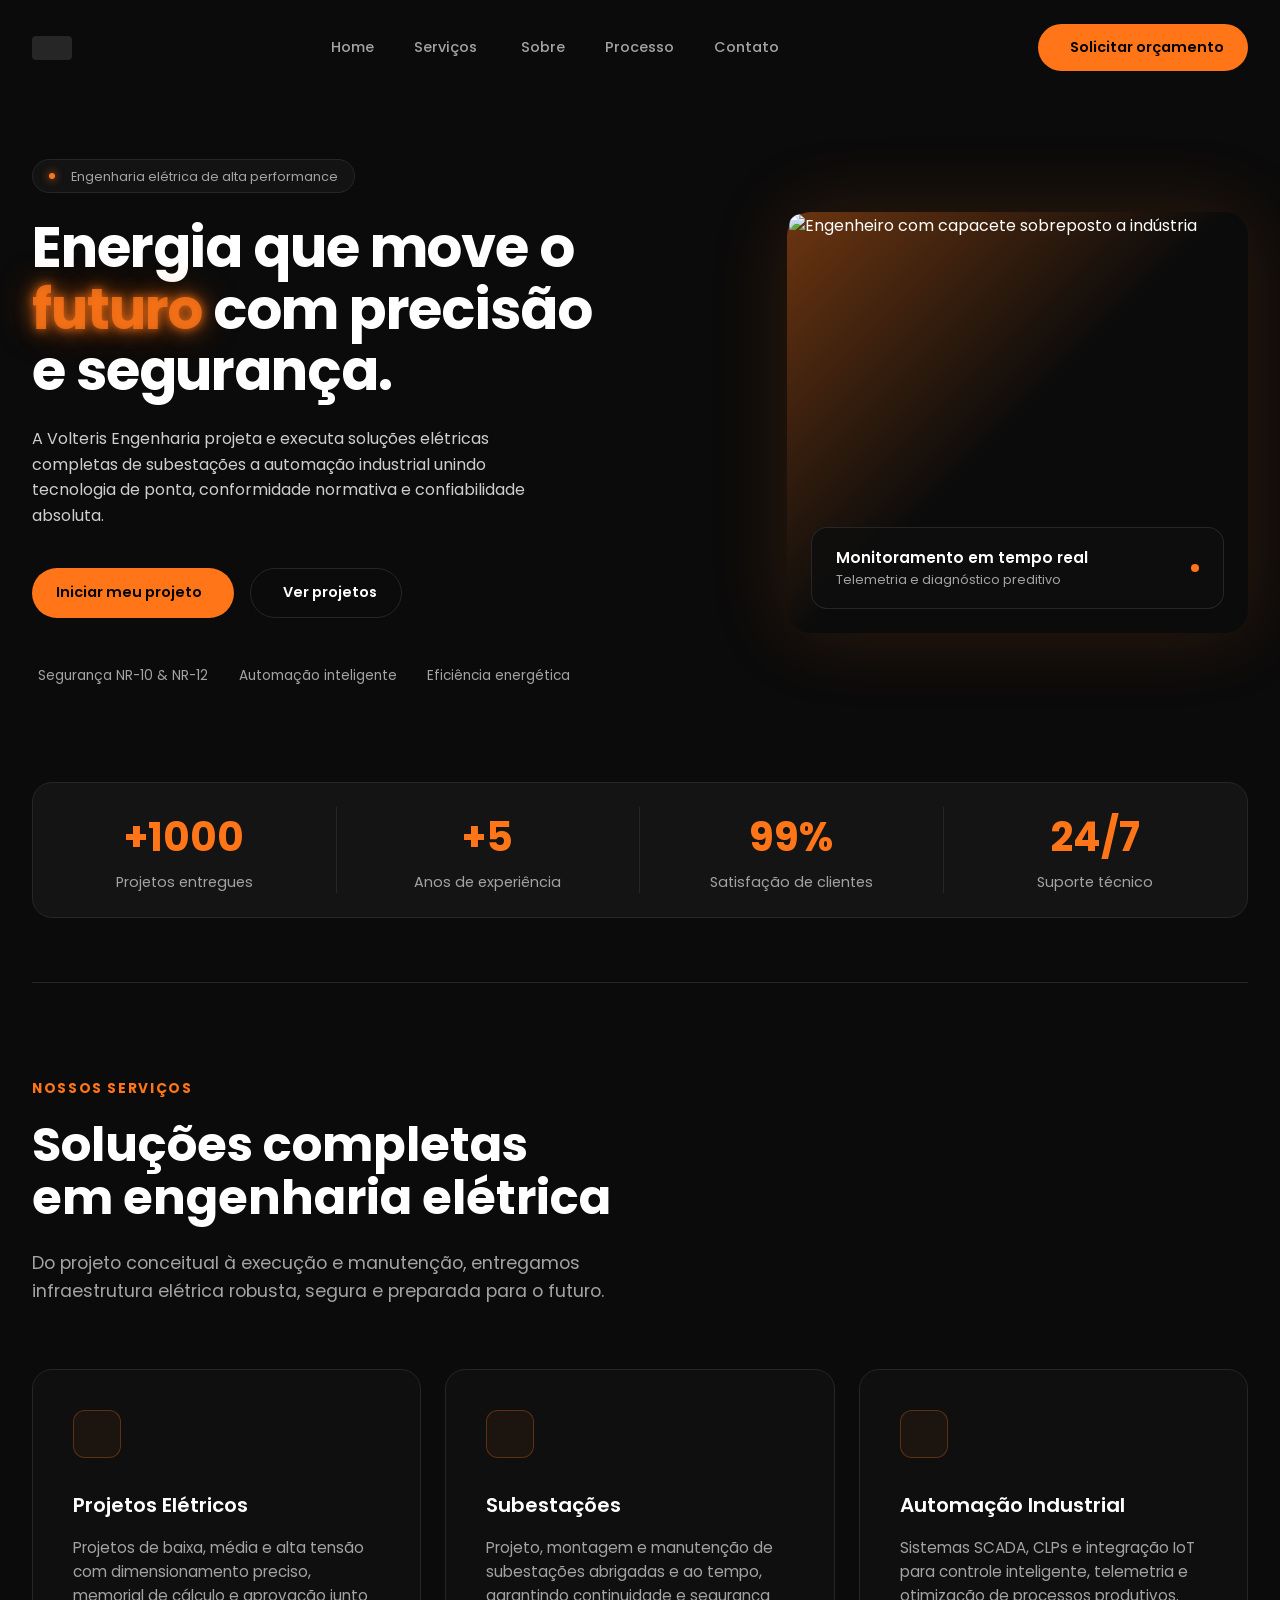
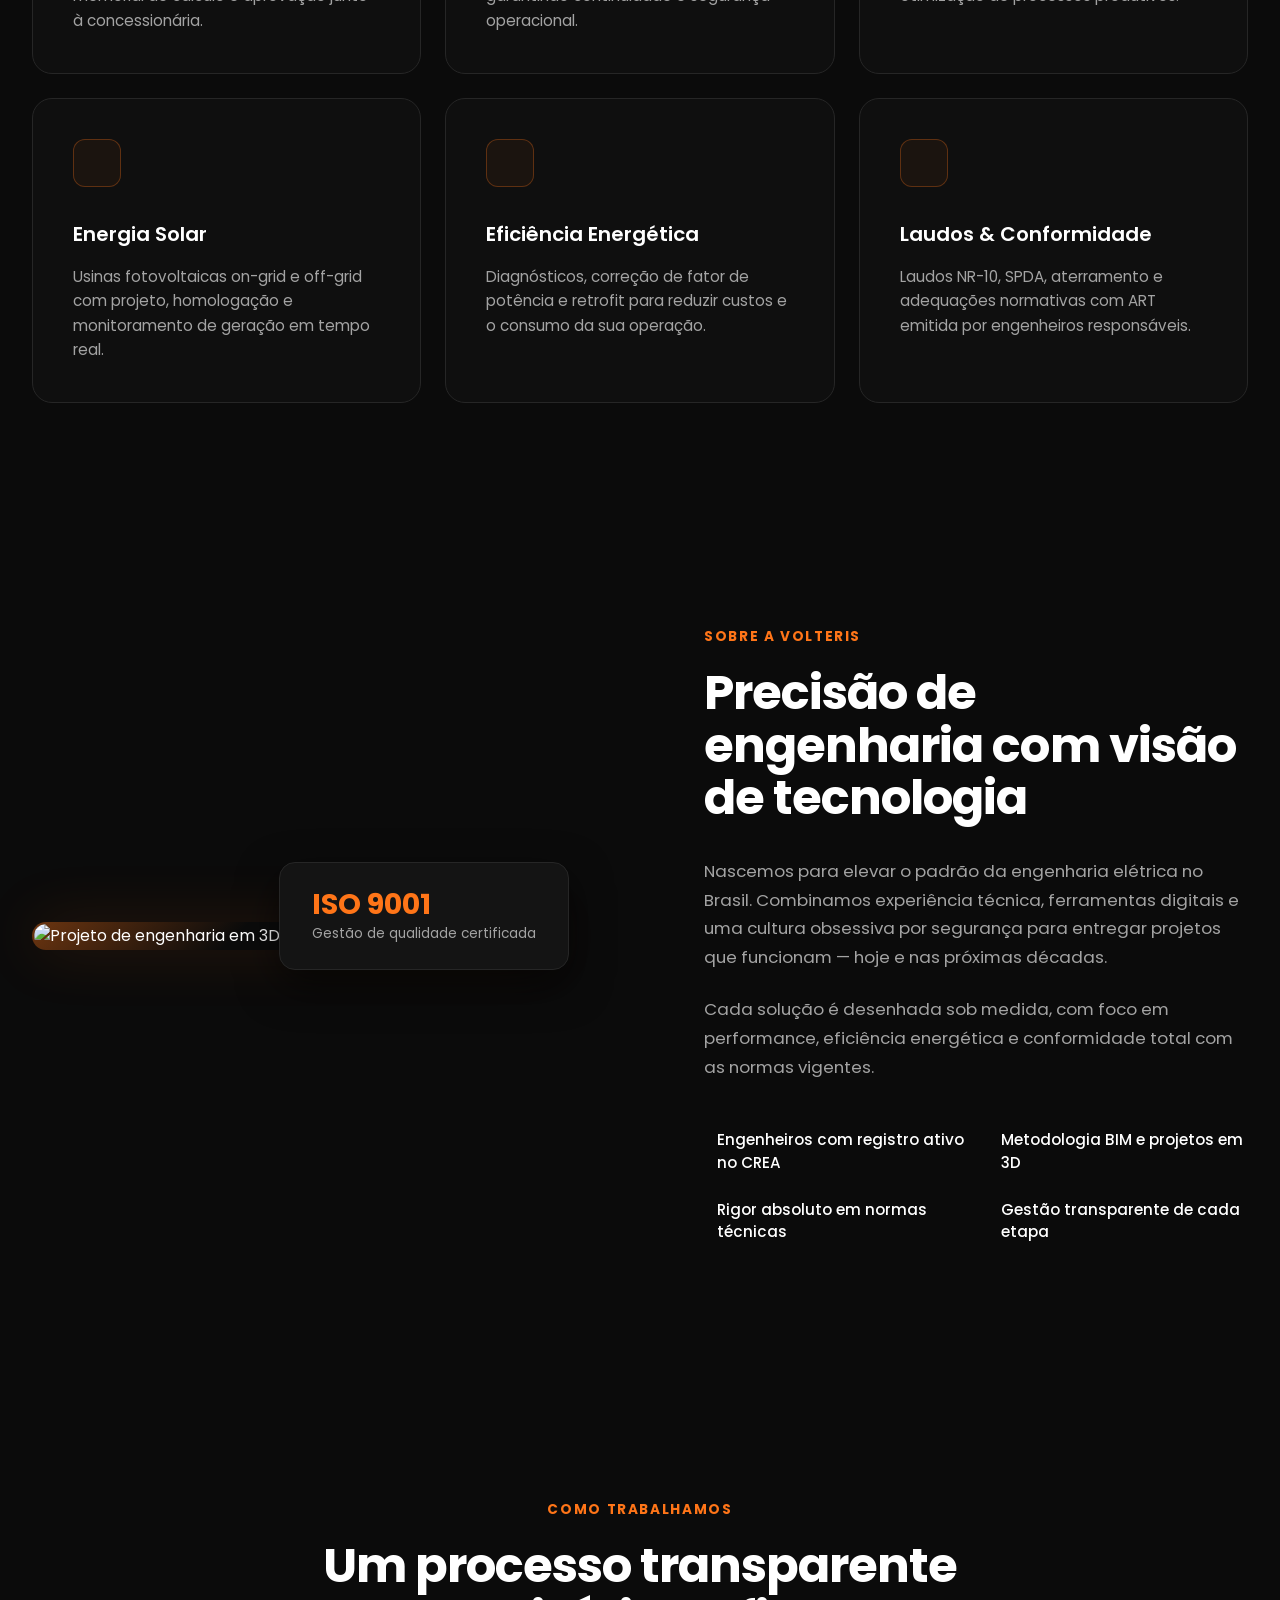
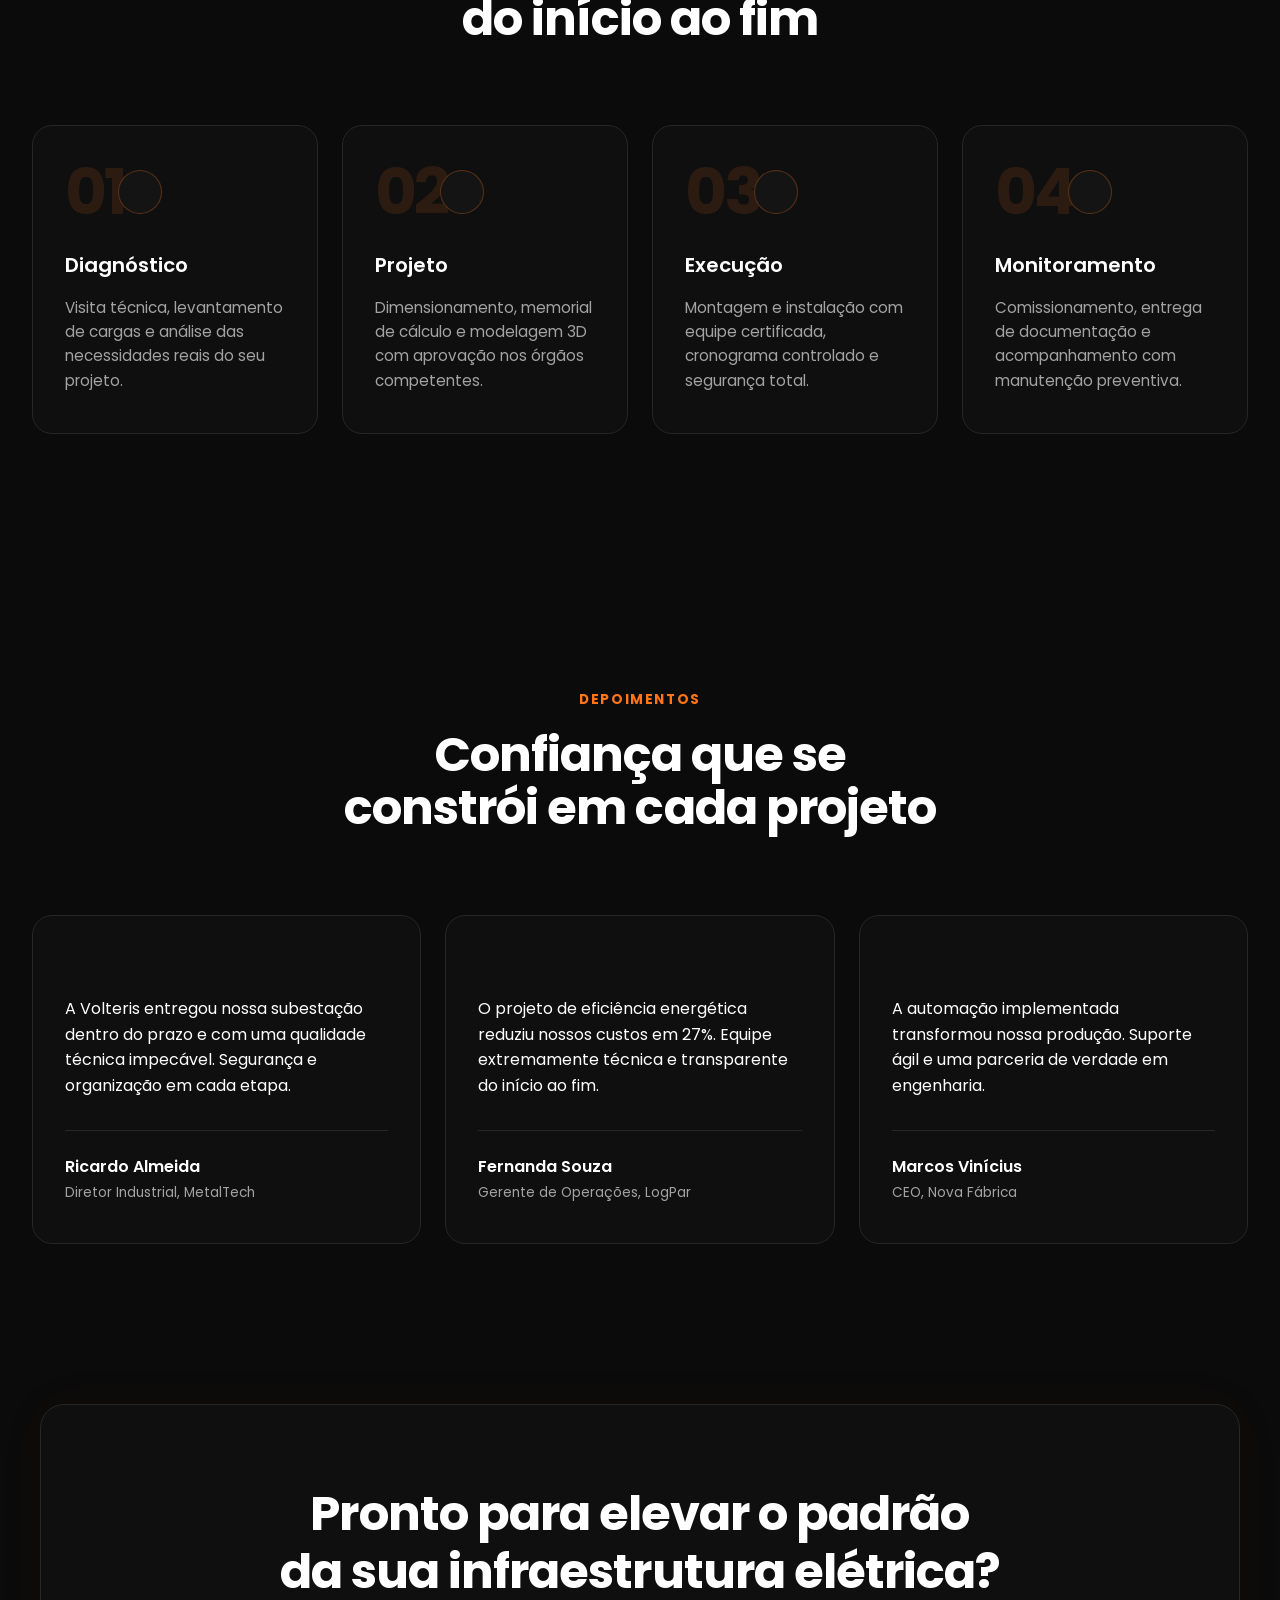
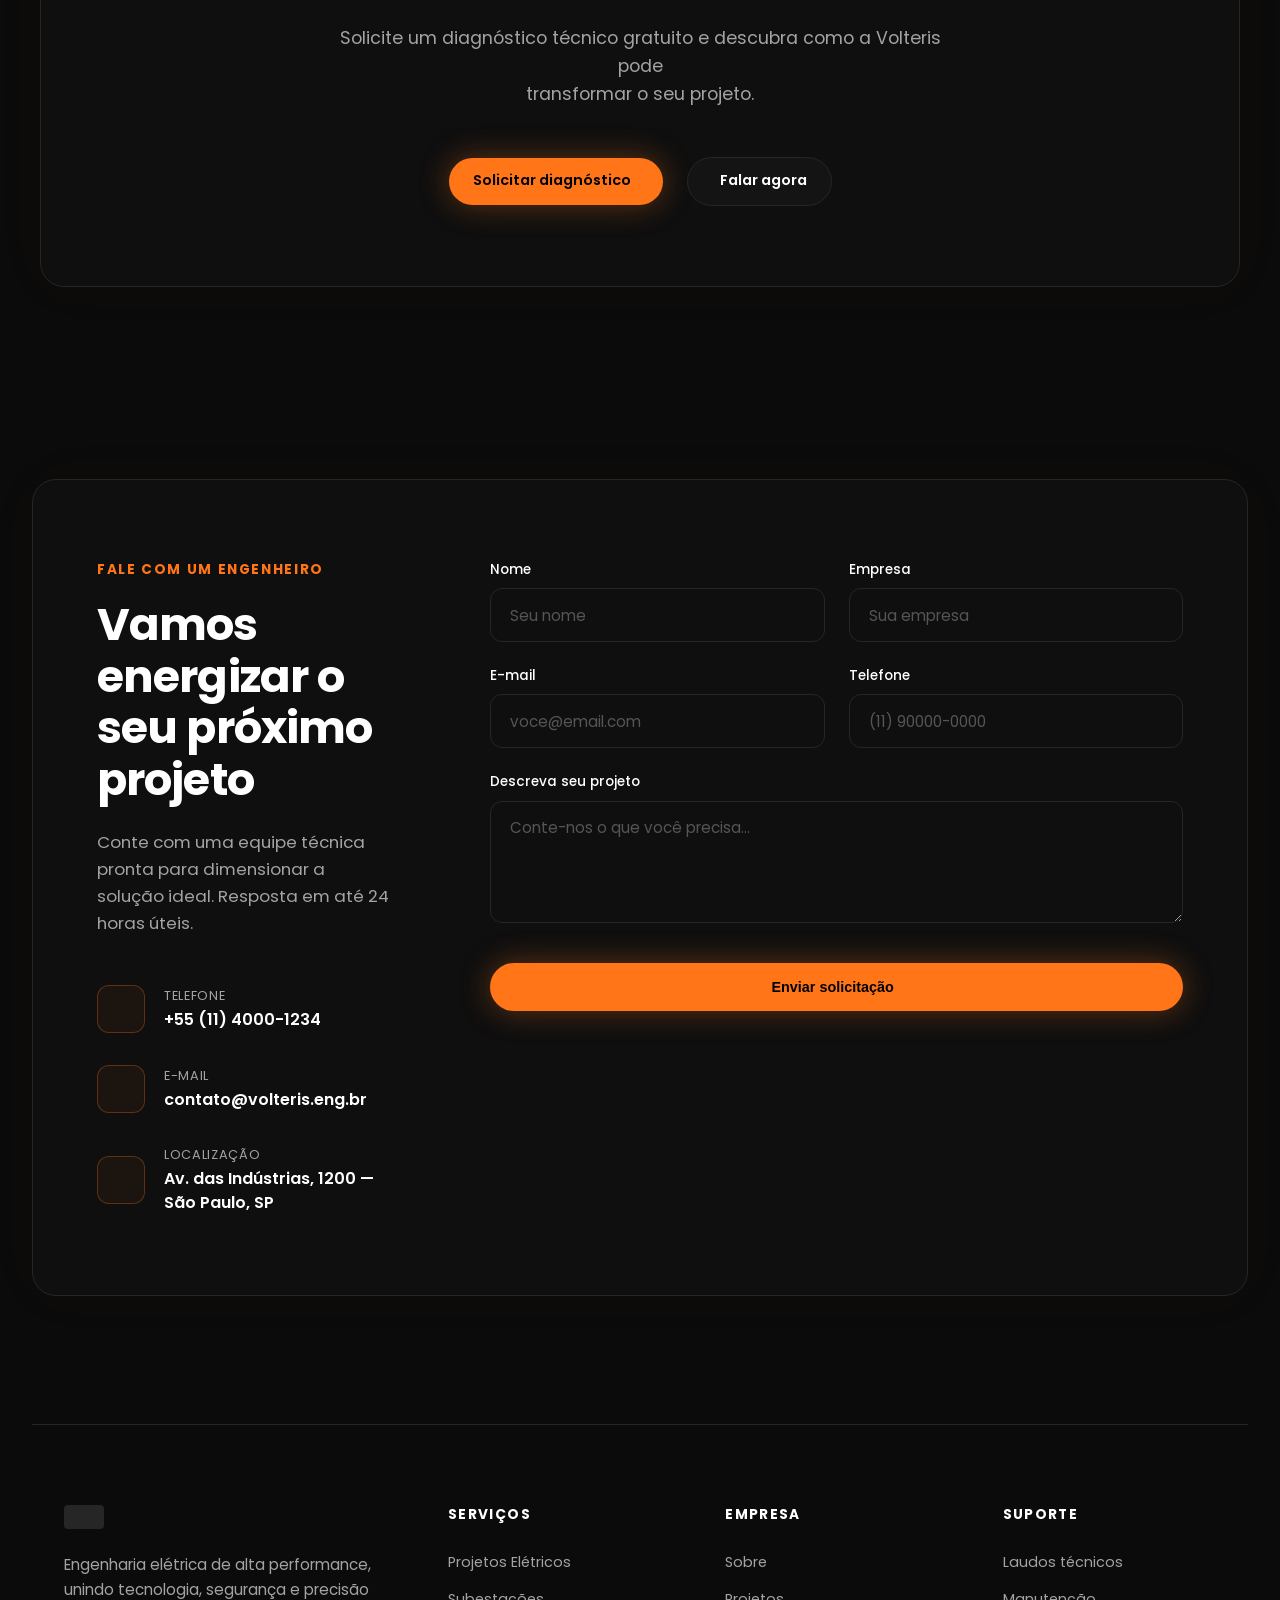
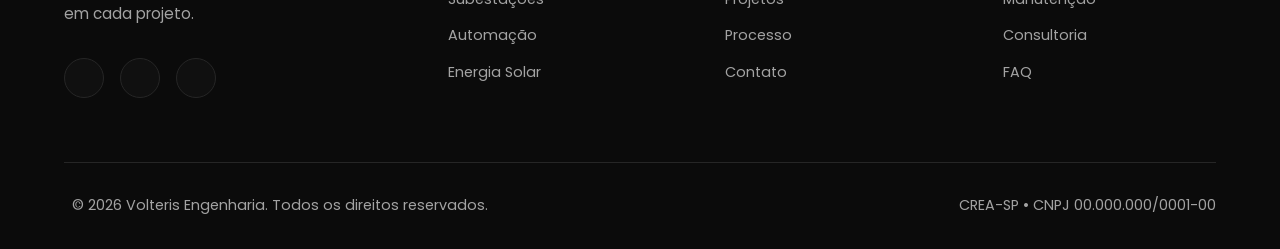
==== index.html @ 534fa188 "primeiro commit" ====
<!DOCTYPE html>
<html lang="pt-br">

<head>
    <meta charset="UTF-8">
    <meta name="viewport" content="width=device-width, initial-scale=1.0">
    <title>Volteris Engenharia</title>

    <link rel="stylesheet" href="./css/reset.css">
    <link rel="stylesheet" href="./css/style.css">
    <link rel="stylesheet" href="./css/responsive.css">
    <link rel="preconnect" href="https://fonts.googleapis.com">
    <link rel="preconnect" href="https://fonts.gstatic.com" crossorigin>
    <link
        href="https://fonts.googleapis.com/css2?family=Poppins:ital,wght@0,100;0,200;0,300;0,400;0,500;0,600;0,700;0,800;0,900;1,100;1,200;1,300;1,400;1,500;1,600;1,700;1,800;1,900&display=swap"
        rel="stylesheet">
    <script src="https://unpkg.com/@phosphor-icons/web"></script>
</head>

<body>
    <header class="navbar">
        <div class="container nav-container">
            <div class="logo">
                <div class="logo-icon"></div> <!-- Placeholder para a logo -->
            </div>

            <nav class="nav-links">
                <a href="#" class="nav-link">Home</a>
                <div class="dropdown">
                    <a href="#" class="nav-link dropdown-toggle">
                        Serviços <i class="ph ph-caret-down"></i>
                    </a>
                    <ul class="dropdown-menu">
                        <li><a href="#">Subestações</a></li>
                        <li><a href="#">Automação Industrial</a></li>
                        <li><a href="#">Laudos Técnicos</a></li>
                    </ul>
                </div>
                <a href="#" class="nav-link">Sobre</a>
                <a href="#" class="nav-link">Processo</a>
                <a href="#" class="nav-link">Contato</a>
            </nav>

            <a href="#" class="btn btn-primary cta-btn">
                <i class="ph ph-lightning"></i> Solicitar orçamento
            </a>
        </div>
    </header>

    <main class="container">
        <section class="hero">
            <div class="hero-content fade-in">
                <div class="badge">
                    <span class="dot"></span> Engenharia elétrica de alta performance
                </div>

                <h1>Energia que move o <span class="highlight">futuro</span> com precisão e segurança.</h1>

                <p class="subtitle">
                    A Volteris Engenharia projeta e executa soluções elétricas completas de subestações a automação
                    industrial unindo tecnologia de ponta, conformidade normativa e confiabilidade absoluta.
                </p>

                <div class="cta-group">
                    <a href="#" class="btn btn-primary">
                        Iniciar meu projeto <i class="ph ph-arrow-right"></i>
                    </a>
                    <a href="#" class="btn btn-secondary">
                        <i class="ph ph-play-circle"></i> Ver projetos
                    </a>
                </div>

                <div class="features-list">
                    <div class="feature-item">
                        <i class="ph ph-shield-check"></i> Segurança NR-10 & NR-12
                    </div>
                    <div class="feature-item">
                        <i class="ph ph-cpu"></i> Automação inteligente
                    </div>
                    <div class="feature-item">
                        <i class="ph ph-chart-line-up"></i> Eficiência energética
                    </div>
                </div>
            </div>

            <div class="hero-image-wrapper fade-in">
                <img src="" alt="Engenheiro com capacete sobreposto a indústria" class="hero-image">

                <div class="image-overlay-card">
                    <div class="overlay-text">
                        <strong>Monitoramento em tempo real</strong>
                        <span>Telemetria e diagnóstico preditivo</span>
                    </div>
                    <span class="dot-orange"></span>
                </div>
            </div>
        </section>

        <section class="stats fade-in">
            <div class="stat-item">
                <h2>+1000</h2>
                <p>Projetos entregues</p>
            </div>
            <div class="stat-item">
                <h2>+5</h2>
                <p>Anos de experiência</p>
            </div>
            <div class="stat-item">
                <h2>99%</h2>
                <p>Satisfação de clientes</p>
            </div>
            <div class="stat-item">
                <h2>24/7</h2>
                <p>Suporte técnico</p>
            </div>
        </section>

        <!-- Seção de Serviços -->
        <section class="services-section fade-in">
            <div class="services-header">
                <span class="kicker">Nossos Serviços</span>
                <h2>Soluções completas <br>em engenharia elétrica</h2>
                <p>Do projeto conceitual à execução e manutenção, entregamos infraestrutura elétrica robusta, segura e
                    preparada para o futuro.</p>
            </div>

            <div class="services-grid">
                <!-- Card 1 -->
                <a href="#" class="service-card">
                    <div class="service-card-top">
                        <div class="service-icon">
                            <i class="ph ph-lightning"></i>
                        </div>
                        <i class="ph ph-arrow-up-right service-arrow"></i>
                    </div>
                    <div class="service-content">
                        <h3>Projetos Elétricos</h3>
                        <p>Projetos de baixa, média e alta tensão com dimensionamento preciso, memorial de cálculo e
                            aprovação junto à concessionária.</p>
                    </div>
                </a>

                <!-- Card 2 -->
                <a href="#" class="service-card">
                    <div class="service-card-top">
                        <div class="service-icon">
                            <i class="ph ph-factory"></i>
                        </div>
                        <i class="ph ph-arrow-up-right service-arrow"></i>
                    </div>
                    <div class="service-content">
                        <h3>Subestações</h3>
                        <p>Projeto, montagem e manutenção de subestações abrigadas e ao tempo, garantindo continuidade e
                            segurança operacional.</p>
                    </div>
                </a>

                <!-- Card 3 -->
                <a href="#" class="service-card">
                    <div class="service-card-top">
                        <div class="service-icon">
                            <i class="ph ph-cpu"></i>
                        </div>
                        <i class="ph ph-arrow-up-right service-arrow"></i>
                    </div>
                    <div class="service-content">
                        <h3>Automação Industrial</h3>
                        <p>Sistemas SCADA, CLPs e integração IoT para controle inteligente, telemetria e otimização de
                            processos produtivos.</p>
                    </div>
                </a>

                <!-- Card 4 -->
                <a href="#" class="service-card">
                    <div class="service-card-top">
                        <div class="service-icon">
                            <i class="ph ph-sun"></i>
                        </div>
                        <i class="ph ph-arrow-up-right service-arrow"></i>
                    </div>
                    <div class="service-content">
                        <h3>Energia Solar</h3>
                        <p>Usinas fotovoltaicas on-grid e off-grid com projeto, homologação e monitoramento de geração
                            em tempo real.</p>
                    </div>
                </a>

                <!-- Card 5 -->
                <a href="#" class="service-card">
                    <div class="service-card-top">
                        <div class="service-icon">
                            <i class="ph ph-battery-charging"></i>
                        </div>
                        <i class="ph ph-arrow-up-right service-arrow"></i>
                    </div>
                    <div class="service-content">
                        <h3>Eficiência Energética</h3>
                        <p>Diagnósticos, correção de fator de potência e retrofit para reduzir custos e o consumo da sua
                            operação.</p>
                    </div>
                </a>

                <!-- Card 6 -->
                <a href="#" class="service-card">
                    <div class="service-card-top">
                        <div class="service-icon">
                            <i class="ph ph-shield-check"></i>
                        </div>
                        <i class="ph ph-arrow-up-right service-arrow"></i>
                    </div>
                    <div class="service-content">
                        <h3>Laudos & Conformidade</h3>
                        <p>Laudos NR-10, SPDA, aterramento e adequações normativas com ART emitida por engenheiros
                            responsáveis.</p>
                    </div>
                </a>
            </div>
        </section>

        <!-- Seção Sobre a Empresa -->
        <section class="about-section fade-in">
            <div class="about-grid">
                <!-- Coluna da Imagem -->
                <div class="about-image-wrapper">
                    <!-- Imagem placeholder, substitua pela arte 3D oficial -->
                    <img src="https://images.unsplash.com/photo-1581092580497-e0d23cbdf1dc?ixlib=rb-4.0.3&auto=format&fit=crop&w=800&q=80"
                        alt="Projeto de engenharia em 3D" class="about-image">

                    <!-- Card Flutuante de Certificação -->
                    <div class="certification-card">
                        <strong>ISO 9001</strong>
                        <span>Gestão de qualidade certificada</span>
                    </div>
                </div>

                <!-- Coluna de Texto -->
                <div class="about-content">
                    <span class="kicker">Sobre a Volteris</span>
                    <h2>Precisão de engenharia com visão de tecnologia</h2>

                    <p>Nascemos para elevar o padrão da engenharia elétrica no Brasil. Combinamos experiência técnica,
                        ferramentas digitais e uma cultura obsessiva por segurança para entregar projetos que funcionam
                        — hoje e nas próximas décadas.</p>

                    <p>Cada solução é desenhada sob medida, com foco em performance, eficiência energética e
                        conformidade total com as normas vigentes.</p>

                    <!-- Lista de Diferenciais -->
                    <div class="about-features">
                        <div class="about-feature-item">
                            <i class="ph ph-check-circle"></i>
                            <span>Engenheiros com registro ativo no CREA</span>
                        </div>
                        <div class="about-feature-item">
                            <i class="ph ph-check-circle"></i>
                            <span>Metodologia BIM e projetos em 3D</span>
                        </div>
                        <div class="about-feature-item">
                            <i class="ph ph-check-circle"></i>
                            <span>Rigor absoluto em normas técnicas</span>
                        </div>
                        <div class="about-feature-item">
                            <i class="ph ph-check-circle"></i>
                            <span>Gestão transparente de cada etapa</span>
                        </div>
                    </div>
                </div>
            </div>
        </section>

        <!-- Seção Como Trabalhamos -->
        <section class="process-section fade-in">
            <div class="process-header">
                <span class="kicker">Como trabalhamos</span>
                <h2>Um processo transparente<br>do início ao fim</h2>
            </div>

            <div class="process-grid">
                <!-- Passo 1 -->
                <div class="process-card">
                    <div class="process-card-top">
                        <span class="process-number">01</span>
                        <div class="process-icon">
                            <i class="ph ph-magnifying-glass"></i>
                        </div>
                    </div>
                    <h3>Diagnóstico</h3>
                    <p>Visita técnica, levantamento de cargas e análise das necessidades reais do seu projeto.</p>
                </div>

                <!-- Passo 2 -->
                <div class="process-card">
                    <div class="process-card-top">
                        <span class="process-number">02</span>
                        <div class="process-icon">
                            <i class="ph ph-pen-nib"></i>
                        </div>
                    </div>
                    <h3>Projeto</h3>
                    <p>Dimensionamento, memorial de cálculo e modelagem 3D com aprovação nos órgãos competentes.</p>
                </div>

                <!-- Passo 3 -->
                <div class="process-card">
                    <div class="process-card-top">
                        <span class="process-number">03</span>
                        <div class="process-icon">
                            <i class="ph ph-hard-hat"></i>
                        </div>
                    </div>
                    <h3>Execução</h3>
                    <p>Montagem e instalação com equipe certificada, cronograma controlado e segurança total.</p>
                </div>

                <!-- Passo 4 -->
                <div class="process-card">
                    <div class="process-card-top">
                        <span class="process-number">04</span>
                        <div class="process-icon">
                            <i class="ph ph-chart-line-up"></i>
                        </div>
                    </div>
                    <h3>Monitoramento</h3>
                    <p>Comissionamento, entrega de documentação e acompanhamento com manutenção preventiva.</p>
                </div>
            </div>
        </section>

        <!-- Seção de Depoimentos -->
        <section class="testimonials-section fade-in">
            <div class="testimonials-header">
                <span class="kicker">Depoimentos</span>
                <h2>Confiança que se<br>constrói em cada projeto</h2>
            </div>

            <div class="testimonials-grid">
                <!-- Depoimento 1 -->
                <div class="testimonial-card">
                    <div class="testimonial-quote">
                        <i class="ph ph-quotes"></i>
                    </div>
                    <div class="testimonial-stars">
                        <i class="ph-fill ph-star"></i>
                        <i class="ph-fill ph-star"></i>
                        <i class="ph-fill ph-star"></i>
                        <i class="ph-fill ph-star"></i>
                        <i class="ph-fill ph-star"></i>
                    </div>
                    <p class="testimonial-text">
                        A Volteris entregou nossa subestação dentro do prazo e com uma qualidade técnica impecável.
                        Segurança e organização em cada etapa.
                    </p>
                    <hr class="testimonial-divider">
                    <div class="testimonial-author">
                        <strong>Ricardo Almeida</strong>
                        <span>Diretor Industrial, MetalTech</span>
                    </div>
                </div>

                <!-- Depoimento 2 -->
                <div class="testimonial-card">
                    <div class="testimonial-quote">
                        <i class="ph ph-quotes"></i>
                    </div>
                    <div class="testimonial-stars">
                        <i class="ph-fill ph-star"></i>
                        <i class="ph-fill ph-star"></i>
                        <i class="ph-fill ph-star"></i>
                        <i class="ph-fill ph-star"></i>
                        <i class="ph-fill ph-star"></i>
                    </div>
                    <p class="testimonial-text">
                        O projeto de eficiência energética reduziu nossos custos em 27%. Equipe extremamente técnica e
                        transparente do início ao fim.
                    </p>
                    <hr class="testimonial-divider">
                    <div class="testimonial-author">
                        <strong>Fernanda Souza</strong>
                        <span>Gerente de Operações, LogPar</span>
                    </div>
                </div>

                <!-- Depoimento 3 -->
                <div class="testimonial-card">
                    <div class="testimonial-quote">
                        <i class="ph ph-quotes"></i>
                    </div>
                    <div class="testimonial-stars">
                        <i class="ph-fill ph-star"></i>
                        <i class="ph-fill ph-star"></i>
                        <i class="ph-fill ph-star"></i>
                        <i class="ph-fill ph-star"></i>
                        <i class="ph-fill ph-star"></i>
                    </div>
                    <p class="testimonial-text">
                        A automação implementada transformou nossa produção. Suporte ágil e uma parceria de verdade em
                        engenharia.
                    </p>
                    <hr class="testimonial-divider">
                    <div class="testimonial-author">
                        <strong>Marcos Vinícius</strong>
                        <span>CEO, Nova Fábrica</span>
                    </div>
                </div>
            </div>
        </section>

        <!-- Seção CTA (Call to Action) Final -->
        <section class="cta-section fade-in">
            <div class="cta-card">
                <h2>Pronto para elevar o padrão<br>da sua infraestrutura elétrica?</h2>
                <p>Solicite um diagnóstico técnico gratuito e descubra como a Volteris pode<br>transformar o seu projeto.</p>
                
                <div class="cta-buttons">
                    <a href="#" class="btn btn-primary glow-btn">
                        Solicitar diagnóstico <i class="ph ph-arrow-right"></i>
                    </a>
                    <a href="#" class="btn btn-secondary phone-btn">
                        <i class="ph ph-phone-call"></i> Falar agora
                    </a>
                </div>
            </div>
        </section>

        <!-- Seção de Contato / Formulário -->
        <section class="contact-section fade-in" id="contato">
            <div class="contact-card-wrapper">
                <div class="contact-grid">
                    
                    <!-- Coluna da Esquerda: Informações -->
                    <div class="contact-info">
                        <span class="kicker">Fale com um engenheiro</span>
                        <h2>Vamos energizar o<br>seu próximo projeto</h2>
                        <p>Conte com uma equipe técnica pronta para dimensionar a solução ideal. Resposta em até 24 horas úteis.</p>

                        <div class="contact-channels">
                            <div class="channel-item">
                                <div class="channel-icon">
                                    <i class="ph ph-phone"></i>
                                </div>
                                <div class="channel-text">
                                    <span>Telefone</span>
                                    <strong>+55 (11) 4000-1234</strong>
                                </div>
                            </div>

                            <div class="channel-item">
                                <div class="channel-icon">
                                    <i class="ph ph-envelope-simple"></i>
                                </div>
                                <div class="channel-text">
                                    <span>E-mail</span>
                                    <strong>contato@volteris.eng.br</strong>
                                </div>
                            </div>

                            <div class="channel-item">
                                <div class="channel-icon">
                                    <i class="ph ph-map-pin"></i>
                                </div>
                                <div class="channel-text">
                                    <span>Localização</span>
                                    <strong>Av. das Indústrias, 1200 — São Paulo, SP</strong>
                                </div>
                            </div>
                        </div>
                    </div>

                    <!-- Coluna da Direita: Formulário -->
                    <div class="contact-form-wrapper">
                        <form class="contact-form" id="contactForm">
                            <div class="form-row">
                                <div class="form-group">
                                    <label for="nome">Nome</label>
                                    <input type="text" id="nome" placeholder="Seu nome" required>
                                </div>
                                <div class="form-group">
                                    <label for="empresa">Empresa</label>
                                    <input type="text" id="empresa" placeholder="Sua empresa">
                                </div>
                            </div>

                            <div class="form-row">
                                <div class="form-group">
                                    <label for="email">E-mail</label>
                                    <input type="email" id="email" placeholder="voce@email.com" required>
                                </div>
                                <div class="form-group">
                                    <label for="telefone">Telefone</label>
                                    <input type="tel" id="telefone" placeholder="(11) 90000-0000" required>
                                </div>
                            </div>

                            <div class="form-group full-width">
                                <label for="mensagem">Descreva seu projeto</label>
                                <textarea id="mensagem" rows="4" placeholder="Conte-nos o que você precisa..." required></textarea>
                            </div>

                            <button type="submit" class="btn btn-primary glow-btn submit-btn">
                                Enviar solicitação <i class="ph ph-arrow-right"></i>
                            </button>
                        </form>
                    </div>

                </div>
            </div>
        </section>

        <!-- Rodapé da Página -->
        <footer class="footer fade-in">
            <div class="container footer-container">
                <div class="footer-grid">
                    
                    <!-- Coluna 1: Logo e Descrição -->
                    <div class="footer-col-brand">
                        <div class="logo">
                            <div class="logo-icon"></div>
                        </div>
                        <p>Engenharia elétrica de alta performance, unindo tecnologia, segurança e precisão em cada projeto.</p>
                        <div class="footer-socials">
                            <a href="#" class="social-icon"><i class="ph ph-linkedin-logo"></i></a>
                            <a href="#" class="social-icon"><i class="ph ph-instagram-logo"></i></a>
                            <a href="#" class="social-icon"><i class="ph ph-facebook-logo"></i></a>
                        </div>
                    </div>

                    <!-- Coluna 2: Serviços -->
                    <div class="footer-col-links">
                        <h4>Serviços</h4>
                        <ul>
                            <li><a href="#">Projetos Elétricos</a></li>
                            <li><a href="#">Subestações</a></li>
                            <li><a href="#">Automação</a></li>
                            <li><a href="#">Energia Solar</a></li>
                        </ul>
                    </div>

                    <!-- Coluna 3: Empresa -->
                    <div class="footer-col-links">
                        <h4>Empresa</h4>
                        <ul>
                            <li><a href="#">Sobre</a></li>
                            <li><a href="#">Projetos</a></li>
                            <li><a href="#">Processo</a></li>
                            <li><a href="#contato">Contato</a></li>
                        </ul>
                    </div>

                    <!-- Coluna 4: Suporte -->
                    <div class="footer-col-links">
                        <h4>Suporte</h4>
                        <ul>
                            <li><a href="#">Laudos técnicos</a></li>
                            <li><a href="#">Manutenção</a></li>
                            <li><a href="#">Consultoria</a></li>
                            <li><a href="#">FAQ</a></li>
                        </ul>
                    </div>

                </div>

                <!-- Rodapé Inferior (Copyright e Dados Legais) -->
                <div class="footer-bottom">
                    <p class="footer-copy">
                        <i class="ph ph-lightning"></i> © 2026 Volteris Engenharia. Todos os direitos reservados.
                    </p>
                    <p class="footer-legal">
                        CREA-SP • CNPJ 00.000.000/0001-00
                    </p>
                </div>
            </div>
        </footer>

    </main>

    <script src="./js/script.js"></script>
</body>

</html>
---- css/style.css ----
:root {
    --bg-color: #0b0b0b;
    --surface-color: #141414;
    --surface-border: #262626;
    --text-primary: #ffffff;
    --text-secondary: #a3a3a3;
    --accent-color: #ff7518;
    --accent-hover: #ff8c3a;
   
}



body {
    background-color: var(--bg-color);
    color: var(--text-primary);
    font-family: poppins, sans-serif;
    line-height: 1.5;
    overflow-x: hidden;
}



.container {
    max-width: 1680px;
    margin: 0 auto;
    padding: 0 2rem;
}

/* Navbar */
.navbar {
    padding: 1.5rem 0;
    position: relative;
    z-index: 100;
}

.nav-container {
    display: flex;
    justify-content: space-between;
    align-items: center;
}

.logo-icon {
    width: 40px;
    height: 24px;
    background-color: var(--surface-border);
    border-radius: 4px;
}

.nav-links {
    display: flex;
    gap: 2.5rem;
    align-items: center;
}

.nav-link {
    color: var(--text-secondary);
    font-size: 0.9rem;
    font-weight: 500;
    transition: color 0.3s ease;
    display: flex;
    align-items: center;
    gap: 0.3rem;
}

.nav-link:hover {
    color: var(--text-primary);
}

/* Dropdown */
.dropdown {
    position: relative;
}

.dropdown-menu {
    position: absolute;
    top: 100%;
    left: 0;
    background-color: var(--surface-color);
    border: 1px solid var(--surface-border);
    border-radius: 8px;
    padding: 0.5rem 0;
    min-width: 200px;
    list-style: none;
    opacity: 0;
    visibility: hidden;
    transform: translateY(10px);
    transition: all 0.3s cubic-bezier(0.16, 1, 0.3, 1);
}

.dropdown-menu.active {
    opacity: 1;
    visibility: visible;
    transform: translateY(15px); /* Espaçamento da nav */
}

.dropdown-menu li a {
    display: block;
    padding: 0.7rem 1.5rem;
    color: var(--text-secondary);
    font-size: 0.9rem;
    transition: background 0.2s, color 0.2s;
}

.dropdown-menu li a:hover {
    background-color: rgba(255, 255, 255, 0.05);
    color: var(--accent-color);
}

/* Buttons */
.btn {
    display: inline-flex;
    align-items: center;
    gap: 0.5rem;
    padding: 0.8rem 1.5rem;
    border-radius: 50px;
    font-weight: 600;
    font-size: 0.9rem;
    cursor: pointer;
    transition: all 0.3s ease;
}

.btn-primary {
    background-color: var(--accent-color);
    color: black;
    border: none;
}

.btn-primary:hover {
    background-color: var(--accent-hover);
    box-shadow: 0 4px 20px rgba(255, 117, 24, 0.3);
}

.btn-secondary {
    background-color: transparent;
    color: var(--text-primary);
    border: 1px solid var(--surface-border);
}

.btn-secondary:hover {
    border-color: var(--text-secondary);
    background-color: rgba(255, 255, 255, 0.05);
}

/* Hero Section */
.hero {
    display: grid;
    grid-template-columns: 1fr 1fr;
    gap: 4rem;
    align-items: center;
    padding: 4rem 0rem 2rem 0;
}

.badge {
    display: inline-flex;
    align-items: center;
    gap: 1rem;
    background-color: rgba(255, 255, 255, 0.03);
    border: 1px solid var(--surface-border);
    padding: 0.4rem 1rem;
    border-radius: 50px;
    font-size: 0.8rem;
    color: var(--text-secondary);
    margin-bottom: 1.5rem;
}

.dot {
    width: 6px;
    height: 6px;
    background-color: var(--accent-color);
    border-radius: 50%;
    box-shadow: 0 0 8px var(--accent-color);
}

.hero h1 {
    font-size: 3.5rem;
    line-height: 1.1;
    font-weight: 700;
    margin-bottom: 1.5rem;
    letter-spacing: -0.02em;
}

.highlight {
    color: rgb(255, 117, 24, 0.8);
    text-shadow: 
        0 0 10px rgba(255, 117, 24, 0.8), /* Brilho interno mais forte */
        0 0 20px rgba(255, 117, 24, 0.6), /* Brilho médio */
        0 0 40px rgba(255, 117, 24, 0.4); /* Brilho externo mais espalhado */
}

.subtitle {
    color: rgb(255, 255, 255, 0.8);
    font-size: 1rem;
    line-height: 1.6;
    margin-bottom: 2.5rem;
    max-width: 90%;
}

.cta-group {
    display: flex;
    gap: 1rem;
    margin-bottom: 3rem;
}

.features-list {
    display: flex;
    gap: 1.5rem;
    flex-wrap: wrap;
}

.feature-item {
    display: flex;
    align-items: center;
    gap: 0.4rem;
    color: var(--text-secondary);
    font-size: 0.85rem;
}

.feature-item i {
    color: var(--accent-color);
    font-size: 1.1rem;
}

/* Hero Image */
.hero-image-wrapper {
    width: 80%;
    height: 80%;
    position: relative;
    border-radius: 24px;
    padding: 2px;
    background: linear-gradient(135deg, rgba(255, 117, 24, 0.4) 0%, transparent 50%, transparent 100%);
    box-shadow: 0 0 80px rgba(255, 117, 24, 0.15);
    margin-left: auto;
    max-width: 90%;
    
}

.hero-image {
    width: 100%;
    height: auto;
    border-radius: 22px;
    display: block;
    object-fit: cover;
}

.hero-content {
    max-width: 1200px;
    
}

.image-overlay-card {
    position: absolute;
    bottom: 24px;
    left: 24px;
    right: 24px;
    background: rgba(15, 15, 15, 0.85);
    backdrop-filter: blur(12px);
    border: 1px solid rgba(255, 255, 255, 0.1);
    border-radius: 16px;
    padding: 1.2rem 1.5rem;
    display: flex;
    justify-content: space-between;
    align-items: center;
}

.overlay-text {
    display: flex;
    flex-direction: column;
}

.overlay-text strong {
    font-size: 0.95rem;
    font-weight: 600;
}

.overlay-text span {
    font-size: 0.8rem;
    color: var(--text-secondary);
}

.dot-orange {
    width: 8px;
    height: 8px;
    background-color: var(--accent-color);
    border-radius: 50%;
}

/* Stats Section */
.stats {
    
    display: grid;
    grid-template-columns: repeat(4, 1fr);
    background-color: var(--surface-color);
    border: 1px solid var(--surface-border);
    border-radius: 20px;
    padding: 1.5rem 0rem;
    margin-top: 4rem;
    margin-bottom: 4rem;
    text-align: center;
}

.stat-item {
    border-right: 1px solid var(--surface-border);
}

.stat-item:last-child {
    border-right: none;
}

.stat-item h2 {
    color: var(--accent-color);
    font-size: 2.5rem;
    font-weight: 700;
    margin-bottom: 0.3rem;
}

.stat-item p {
    color: var(--text-secondary);
    font-size: 0.9rem;
}

/* Utils / Animations */
.fade-in {
    opacity: 0;
    transform: translateY(20px);
    transition: opacity 0.8s ease, transform 0.8s ease;
}

.fade-in.visible {
    opacity: 1;
    transform: translateY(0);
}

/* =========================================
   SEÇÃO DE SERVIÇOS
   ========================================= */

.services-section {
    padding: 6rem 0;
    border-top: 1px solid var(--surface-border); /* Linha divisória opcional, pode remover se não quiser */
}

/* Cabeçalho da Seção */
.services-header {
    max-width: 800px;
    margin-bottom: 4rem;
}

.kicker {
    display: block;
    color: var(--accent-color);
    font-size: 0.85rem;
    font-weight: 700;
    text-transform: uppercase;
    letter-spacing: 0.12em;
    margin-bottom: 1.2rem;
}

.services-header h2 {
    font-size: 3rem;
    line-height: 1.1;
    font-weight: 700;
    margin-bottom: 1.5rem;
    color: var(--text-primary);
}

.services-header p {
    color: var(--text-secondary);
    font-size: 1.1rem;
    line-height: 1.6;
    max-width: 600px;
}

/* Grid de Cards */
.services-grid {
    display: grid;
    grid-template-columns: repeat(3, 1fr);
    gap: 1.5rem;
}

/* Design do Card */
.service-card {
    background-color: rgba(20, 20, 20, 0.4); /* Fundo sutilmente transparente/escuro */
    border: 1px solid var(--surface-border);
    border-radius: 20px;
    padding: 2.5rem;
    display: flex;
    flex-direction: column;
    gap: 2rem;
    text-decoration: none;
    transition: all 0.3s cubic-bezier(0.16, 1, 0.3, 1);
}

.service-card:hover {
    background-color: rgba(20, 20, 20, 0.8);
    border-color: rgba(255, 117, 24, 0.4); /* Acende a borda em laranja sutil */
    transform: translateY(-5px); /* Efeito de elevação */
    box-shadow: 0 10px 30px rgba(0, 0, 0, 0.5);
}

/* Parte superior do Card (Ícone e Seta) */
.service-card-top {
    display: flex;
    justify-content: space-between;
    align-items: flex-start;
}

.service-icon {
    width: 48px;
    height: 48px;
    border-radius: 12px;
    border: 1px solid rgba(255, 117, 24, 0.3); /* Bordinha laranja no ícone */
    background-color: rgba(255, 117, 24, 0.05); /* Fundo laranja bem translúcido */
    display: flex;
    align-items: center;
    justify-content: center;
    color: var(--accent-color);
    font-size: 1.5rem;
}

.service-arrow {
    color: var(--text-secondary);
    font-size: 1.2rem;
    transition: color 0.3s ease, transform 0.3s ease;
}

/* Animação da setinha ao focar no card */
.service-card:hover .service-arrow {
    color: var(--accent-color);
    transform: translate(2px, -2px); /* Puxa a setinha para a diagonal */
}

/* Textos do Card */
.service-content h3 {
    font-size: 1.25rem;
    font-weight: 600;
    color: var(--text-primary);
    margin-bottom: 1rem;
}

.service-content p {
    font-size: 0.95rem;
    color: var(--text-secondary);
    line-height: 1.6;
}

/* =========================================
   SEÇÃO SOBRE A EMPRESA
   ========================================= */

.about-section {
    padding: 8rem 0; /* Espaçamento generoso para respiro na tela de 1680px */
}

.about-grid {
    display: grid;
    grid-template-columns: 1fr 1fr;
    gap: 8rem; /* Distância entre a imagem e o texto */
    align-items: center;
}

/* Coluna da Imagem e Efeito Neon */
.about-image-wrapper {
    position: relative;
    border-radius: 24px;
    padding: 2px;
    /* Gradiente e sombra mantendo o padrão da Hero */
    background: linear-gradient(135deg, rgba(255, 117, 24, 0.4) 0%, transparent 40%, transparent 100%);
    box-shadow: 0 0 60px rgba(255, 117, 24, 0.15);
    max-width: 95%; /* Evita que a imagem fique larga demais */
}

.about-image {
    width: 100%;
    height: auto;
    border-radius: 22px;
    display: block;
    object-fit: cover;
}

/* Card Flutuante de Certificação */
.certification-card {
    position: absolute;
    bottom: -20px;
    right: -20px;
    background-color: var(--surface-color);
    border: 1px solid var(--surface-border);
    border-radius: 16px;
    padding: 1.5rem 2rem;
    display: flex;
    flex-direction: column;
    box-shadow: 0 15px 40px rgba(0, 0, 0, 0.6);
    z-index: 10;
}

.certification-card strong {
    color: var(--accent-color);
    font-size: 1.8rem;
    font-weight: 700;
    line-height: 1.2;
}

.certification-card span {
    color: var(--text-secondary);
    font-size: 0.85rem;
    margin-top: 0.2rem;
}

/* Coluna de Texto */
.about-content h2 {
    font-size: 3rem;
    line-height: 1.1;
    font-weight: 700;
    margin-bottom: 2rem;
    color: var(--text-primary);
    letter-spacing: -0.02em;
}

.about-content p {
    color: var(--text-secondary);
    font-size: 1.05rem;
    line-height: 1.7;
    margin-bottom: 1.5rem;
}

/* Grid de Diferenciais (Checkmarks) */
.about-features {
    display: grid;
    grid-template-columns: 1fr 1fr;
    gap: 1.5rem;
    margin-top: 3rem;
}

.about-feature-item {
    display: flex;
    align-items: center;
    gap: 0.8rem;
    color: var(--text-primary);
    font-size: 0.95rem;
    font-weight: 500;
}

.about-feature-item i {
    color: var(--accent-color);
    font-size: 1.4rem; /* Ícone com destaque laranja */
}

/* =========================================
   SEÇÃO COMO TRABALHAMOS (PROCESSO)
   ========================================= */

.process-section {
    padding: 8rem 0;
}

.process-header {
    text-align: center;
    margin-bottom: 5rem;
    display: flex;
    flex-direction: column;
    align-items: center;
}

.process-header h2 {
    font-size: 3rem;
    line-height: 1.1;
    font-weight: 700;
    color: var(--text-primary);
    letter-spacing: -0.02em;
}

/* Grid de 4 Colunas */
.process-grid {
    display: grid;
    grid-template-columns: repeat(4, 1fr);
    gap: 1.5rem;
}

/* Estilo do Card (reaproveitando a lógica de hover dos serviços) */
.process-card {
    background-color: rgba(20, 20, 20, 0.4);
    border: 1px solid var(--surface-border);
    border-radius: 20px;
    padding: 2.5rem 2rem;
    display: flex;
    flex-direction: column;
    transition: all 0.3s cubic-bezier(0.16, 1, 0.3, 1);
}

.process-card:hover {
    background-color: rgba(20, 20, 20, 0.8);
    border-color: rgba(255, 117, 24, 0.4);
    transform: translateY(-5px);
    box-shadow: 0 10px 30px rgba(0, 0, 0, 0.5);
}

/* Topo do card com Número e Ícone */
.process-card-top {
    display: flex;
    align-items: center;
    gap: 0.5rem;
    margin-bottom: 2rem;
}

/* Número grande em background sutil */
.process-number {
    font-size: 4rem;
    font-weight: 700;
    line-height: 0.8;
    color: rgba(255, 117, 24, 0.12); /* Laranja escurecido e transparente */
    letter-spacing: -0.05em;
}

/* Ícone circular alinhado com o número */
.process-card-top .process-icon {
    width: 44px;
    height: 44px;
    border-radius: 50%;
    border: 1px solid rgba(255, 117, 24, 0.3);
    background-color: transparent;
    display: flex;
    align-items: center;
    justify-content: center;
    color: var(--accent-color);
    font-size: 1.2rem;
    margin-left: -15px; /* Puxa o ícone levemente para cima do número para dar um efeito de profundidade */
    background-color: var(--surface-color); /* Garante que o ícone cubra a parte do número que fica embaixo */
}

/* Textos do Card */
.process-card h3 {
    font-size: 1.25rem;
    font-weight: 600;
    color: var(--text-primary);
    margin-bottom: 1rem;
}

.process-card p {
    font-size: 0.95rem;
    color: var(--text-secondary);
    line-height: 1.6;
}

/* =========================================
   SEÇÃO DE DEPOIMENTOS
   ========================================= */

.testimonials-section {
    padding: 8rem 0;
}

.testimonials-header {
    text-align: center;
    margin-bottom: 5rem;
    display: flex;
    flex-direction: column;
    align-items: center;
}

.testimonials-header h2 {
    font-size: 3rem;
    line-height: 1.1;
    font-weight: 700;
    color: var(--text-primary);
    letter-spacing: -0.02em;
}

/* Grid de 3 Colunas */
.testimonials-grid {
    display: grid;
    grid-template-columns: repeat(3, 1fr);
    gap: 1.5rem;
}

/* Estilo do Card reaproveitando a mesma base do "Como trabalhamos" */
.testimonial-card {
    background-color: rgba(20, 20, 20, 0.4);
    border: 1px solid var(--surface-border);
    border-radius: 20px;
    padding: 2.5rem 2rem;
    display: flex;
    flex-direction: column;
    transition: all 0.3s cubic-bezier(0.16, 1, 0.3, 1);
}

.testimonial-card:hover {
    background-color: rgba(20, 20, 20, 0.8);
    border-color: rgba(255, 117, 24, 0.4);
    transform: translateY(-5px);
    box-shadow: 0 10px 30px rgba(0, 0, 0, 0.5);
}

/* Ícone de aspas vazado seguindo a imagem */
.testimonial-quote {
    font-size: 3.5rem;
    margin-bottom: 1rem;
    line-height: 1;
}

.testimonial-quote i {
    /* Truque do CSS para deixar o ícone apenas com contorno laranja */
    color: transparent;
    -webkit-text-stroke: 2px var(--accent-color);
}

/* Estrelas laranjas */
.testimonial-stars {
    display: flex;
    gap: 0.2rem;
    color: var(--accent-color);
    margin-bottom: 1.5rem;
    font-size: 1.2rem;
}

/* Texto do depoimento */
.testimonial-text {
    font-size: 1rem;
    color: var(--text-primary);
    line-height: 1.6;
    margin-bottom: 2rem;
    flex-grow: 1; /* Joga a linha e o autor para o rodapé do card, mantendo o tamanho parelho */
}

/* Linha divisória sutil */
.testimonial-divider {
    border: none;
    border-top: 1px solid var(--surface-border);
    margin-bottom: 1.5rem;
}

/* Autor */
.testimonial-author {
    display: flex;
    flex-direction: column;
}

.testimonial-author strong {
    color: var(--text-primary);
    font-size: 1rem;
    font-weight: 600;
    margin-bottom: 0.2rem;
}

.testimonial-author span {
    color: var(--text-secondary);
    font-size: 0.85rem;
}

/* =========================================
   SEÇÃO CTA (CALL TO ACTION) FINAL
   ========================================= */

.cta-section {
    padding: 2rem 0 8rem 0; /* Espaçamento final da página */
}

.cta-card {
    /* Fundo sutil para destacar do background da página */
    background-color: rgba(20, 20, 20, 0.4); 
    border: 1px solid var(--surface-border);
    border-radius: 24px;
    padding: 5rem 2rem;
    text-align: center;
    display: flex;
    flex-direction: column;
    align-items: center;
    max-width: 1200px;
    margin: 0 auto;
    /* Sombreamento muito leve laranja para dar a sensação do design */
    box-shadow: 0 0 60px rgba(255, 117, 24, 0.03);
}

.cta-card h2 {
    font-size: 3rem;
    line-height: 1.2;
    font-weight: 700;
    color: var(--text-primary);
    margin-bottom: 1.5rem;
    letter-spacing: -0.02em;
}

.cta-card p {
    color: var(--text-secondary);
    font-size: 1.1rem;
    line-height: 1.6;
    margin-bottom: 3rem;
    max-width: 650px;
}

.cta-buttons {
    display: flex;
    gap: 1.5rem;
    justify-content: center;
    align-items: center;
}

/* Brilho constante e mais forte no botão primário como na imagem */
.glow-btn {
    box-shadow: 0 0 30px rgba(255, 117, 24, 0.35);
}

.glow-btn:hover {
    box-shadow: 0 0 45px rgba(255, 117, 24, 0.5);
    transform: translateY(-2px);
}

/* Ajuste específico para o ícone de telefone no botão secundário */
.phone-btn {
    background-color: var(--surface-color); /* Deixa o botão um pouco mais sólido que o fundo do card */
}

.phone-btn i {
    color: var(--accent-color);
    font-size: 1.2rem;
}

/* =========================================
   SEÇÃO DE CONTATO / FORMULÁRIO
   ========================================= */

.contact-section {
    padding: 4rem 0 8rem 0;
}

.contact-card-wrapper {
    background-color: rgba(20, 20, 20, 0.4);
    border: 1px solid var(--surface-border);
    border-radius: 24px;
    padding: 5rem 4rem;
    max-width: 1400px;
    margin: 0 auto;
    box-shadow: 0 0 60px rgba(255, 117, 24, 0.03);
}

.contact-grid {
    display: grid;
    grid-template-columns: 1fr 1.2fr;
    gap: 6rem;
    align-items: flex-start;
}

/* Coluna de Informações */
.contact-info h2 {
    font-size: 2.8rem;
    line-height: 1.15;
    font-weight: 700;
    color: var(--text-primary);
    margin-bottom: 1.5rem;
    letter-spacing: -0.02em;
}

.contact-info > p {
    color: var(--text-secondary);
    font-size: 1.05rem;
    line-height: 1.6;
    margin-bottom: 3rem;
}

.contact-channels {
    display: flex;
    flex-direction: column;
    gap: 2rem;
}

.channel-item {
    display: flex;
    align-items: center;
    gap: 1.2rem;
}

.channel-icon {
    width: 48px;
    height: 48px;
    border-radius: 12px;
    border: 1px solid rgba(255, 117, 24, 0.3);
    background-color: rgba(255, 117, 24, 0.05);
    display: flex;
    align-items: center;
    justify-content: center;
    color: var(--accent-color);
    font-size: 1.4rem;
    flex-shrink: 0;
}

.channel-text {
    display: flex;
    flex-direction: column;
}

.channel-text span {
    font-size: 0.8rem;
    color: var(--text-secondary);
    text-transform: uppercase;
    letter-spacing: 0.05em;
    margin-bottom: 0.2rem;
}

.channel-text strong {
    font-size: 1rem;
    color: var(--text-primary);
    font-weight: 600;
}

/* Coluna do Formulário */
.contact-form {
    display: flex;
    flex-direction: column;
    gap: 1.5rem;
}

.form-row {
    display: grid;
    grid-template-columns: 1fr 1fr;
    gap: 1.5rem;
}

.form-group {
    display: flex;
    flex-direction: column;
    gap: 0.5rem;
}

.form-group.full-width {
    grid-column: span 2;
}

.form-group label {
    font-size: 0.85rem;
    font-weight: 500;
    color: var(--text-primary);
}

.contact-form input,
.contact-form textarea {
    background-color: #0f0f0f;
    border: 1px solid var(--surface-border);
    border-radius: 12px;
    padding: 0.9rem 1.2rem;
    color: var(--text-primary);
    font-family: 'Poppins', sans-serif;
    font-size: 0.95rem;
    outline: none;
    transition: all 0.3s ease;
}

.contact-form input::placeholder,
.contact-form textarea::placeholder {
    color: #555555;
}

.contact-form input:focus,
.contact-form textarea:focus {
    border-color: var(--accent-color);
    box-shadow: 0 0 15px rgba(255, 117, 24, 0.15);
}

.contact-form textarea {
    resize: vertical;
    min-height: 120px;
}

.submit-btn {
    width: 100%;
    justify-content: center;
    margin-top: 1rem;
    padding: 1rem;
}

/* =========================================
   RODAPÉ (FOOTER)
   ========================================= */

.footer {
    border-top: 1px solid var(--surface-border);
    padding: 5rem 0 2rem 0;
    background-color: var(--bg-color);
}

.footer-container {
    max-width: 1680px;
}

.footer-grid {
    display: grid;
    grid-template-columns: 1.5fr 1fr 1fr 1fr;
    gap: 4rem;
    padding-bottom: 4rem;
    border-bottom: 1px solid var(--surface-border);
}

/* Coluna da Marca */
.footer-col-brand p {
    color: var(--text-secondary);
    font-size: 0.95rem;
    line-height: 1.6;
    margin: 1.5rem 0 2rem 0;
    max-width: 320px;
}

.footer-socials {
    display: flex;
    gap: 1rem;
}

.social-icon {
    width: 40px;
    height: 40px;
    border-radius: 50%;
    border: 1px solid var(--surface-border);
    background-color: rgba(255, 255, 255, 0.02);
    display: flex;
    align-items: center;
    justify-content: center;
    color: var(--text-secondary);
    font-size: 1.1rem;
    transition: all 0.3s ease;
}

.social-icon:hover {
    border-color: var(--accent-color);
    color: var(--accent-color);
    background-color: rgba(255, 117, 24, 0.05);
    transform: translateY(-2px);
}

/* Colunas de Links */
.footer-col-links h4 {
    font-size: 0.85rem;
    font-weight: 700;
    text-transform: uppercase;
    letter-spacing: 0.1em;
    color: var(--text-primary);
    margin-bottom: 1.5rem;
}

.footer-col-links ul {
    list-style: none;
    display: flex;
    flex-direction: column;
    gap: 0.8rem;
}

.footer-col-links ul li a {
    color: var(--text-secondary);
    font-size: 0.9rem;
    transition: color 0.3s ease;
}

.footer-col-links ul li a:hover {
    color: var(--accent-color);
}

/* Rodapé Inferior */
.footer-bottom {
    display: flex;
    justify-content: space-between;
    align-items: center;
    padding-top: 2rem;
}

.footer-copy {
    display: flex;
    align-items: center;
    gap: 0.5rem;
    color: var(--text-secondary);
    font-size: 0.9rem;
}

.footer-copy i {
    color: var(--accent-color);
}

.footer-legal {
    color: var(--text-secondary);
    font-size: 0.9rem;
}
---- css/responsive.css ----
/* Responsividade básica */
@media (max-width: 992px) {
    .hero {
        grid-template-columns: 1fr;
        gap: 3rem;
    }
    .stats {
        grid-template-columns: 1fr 1fr;
        gap: 2rem;
        padding: 2rem;
    }
    .stat-item:nth-child(2) {
        border-right: none;
    }
    .stat-item {
        border-right: none;
    }
}

/* =========================================
   RESPONSIVIDADE (Tablets e Mobiles)
   ========================================= */
@media (max-width: 1024px) {
    .services-grid {
        grid-template-columns: repeat(2, 1fr);
    }
}

@media (max-width: 768px) {
    .services-header h2 {
        font-size: 2.2rem;
    }
    
    .services-grid {
        grid-template-columns: 1fr;
    }
}

/* =========================================
   RESPONSIVIDADE (Tablets e Mobiles)
   ========================================= */
@media (max-width: 1024px) {
    .about-grid {
        grid-template-columns: 1fr;
        gap: 5rem;
    }
    
    .about-image-wrapper {
        margin: 0 auto;
        max-width: 90%;
    }

    .certification-card {
        right: 20px; /* Evita que o card estoure a tela no mobile */
        bottom: -30px;
    }
}

@media (max-width: 768px) {
    .about-features {
        grid-template-columns: 1fr; /* Lista fica em uma coluna só no celular */
        gap: 1rem;
    }
    
    .about-content h2 {
        font-size: 2.2rem;
    }
    
    .certification-card {
        padding: 1.2rem;
    }
    
    .certification-card strong {
        font-size: 1.4rem;
    }
}
/* =========================================
   RESPONSIVIDADE (Tablets e Mobiles)
   ========================================= */
@media (max-width: 1024px) {
    .process-grid {
        grid-template-columns: repeat(2, 1fr);
        gap: 2rem;
    }
}

@media (max-width: 768px) {
    .process-grid {
        grid-template-columns: 1fr;
    }
    
    .process-header h2 {
        font-size: 2.2rem;
    }
}

/* Responsividade (caso ainda não tenha para 3 colunas) */
@media (max-width: 992px) {
    .testimonials-grid {
        grid-template-columns: repeat(2, 1fr);
    }
}

@media (max-width: 768px) {
    .testimonials-grid {
        grid-template-columns: 1fr;
    }
    .testimonials-header h2 {
        font-size: 2.2rem;
    }
}

/* Responsividade do CTA */
@media (max-width: 992px) {
    .cta-card h2 {
        font-size: 2.5rem;
    }
}

@media (max-width: 768px) {
    .cta-card {
        padding: 3.5rem 1.5rem;
        border-radius: 20px;
    }
    
    .cta-card h2 {
        font-size: 2.2rem;
    }
    
    .cta-card p {
        font-size: 1rem;
        margin-bottom: 2.5rem;
    }

    .cta-buttons {
        flex-direction: column;
        width: 100%;
        gap: 1rem;
    }

    .cta-buttons .btn {
        width: 100%;
        justify-content: center;
    }
}

/* Responsividade */
@media (max-width: 1024px) {
    .contact-grid {
        grid-template-columns: 1fr;
        gap: 4rem;
    }
    
    .contact-card-wrapper {
        padding: 3.5rem 2rem;
    }
}

@media (max-width: 768px) {
    .form-row {
        grid-template-columns: 1fr;
    }
    
    .contact-info h2 {
        font-size: 2.2rem;
    }
    
    .contact-card-wrapper {
        padding: 2.5rem 1.5rem;
        border-radius: 20px;
    }
}

/* Responsividade do Footer */
@media (max-width: 1024px) {
    .footer-grid {
        grid-template-columns: 1fr 1fr;
        gap: 3rem;
    }
}

@media (max-width: 768px) {
    .footer-grid {
        grid-template-columns: 1fr;
        gap: 2.5rem;
    }
    
    .footer-bottom {
        flex-direction: column;
        gap: 1rem;
        text-align: center;
    }
}
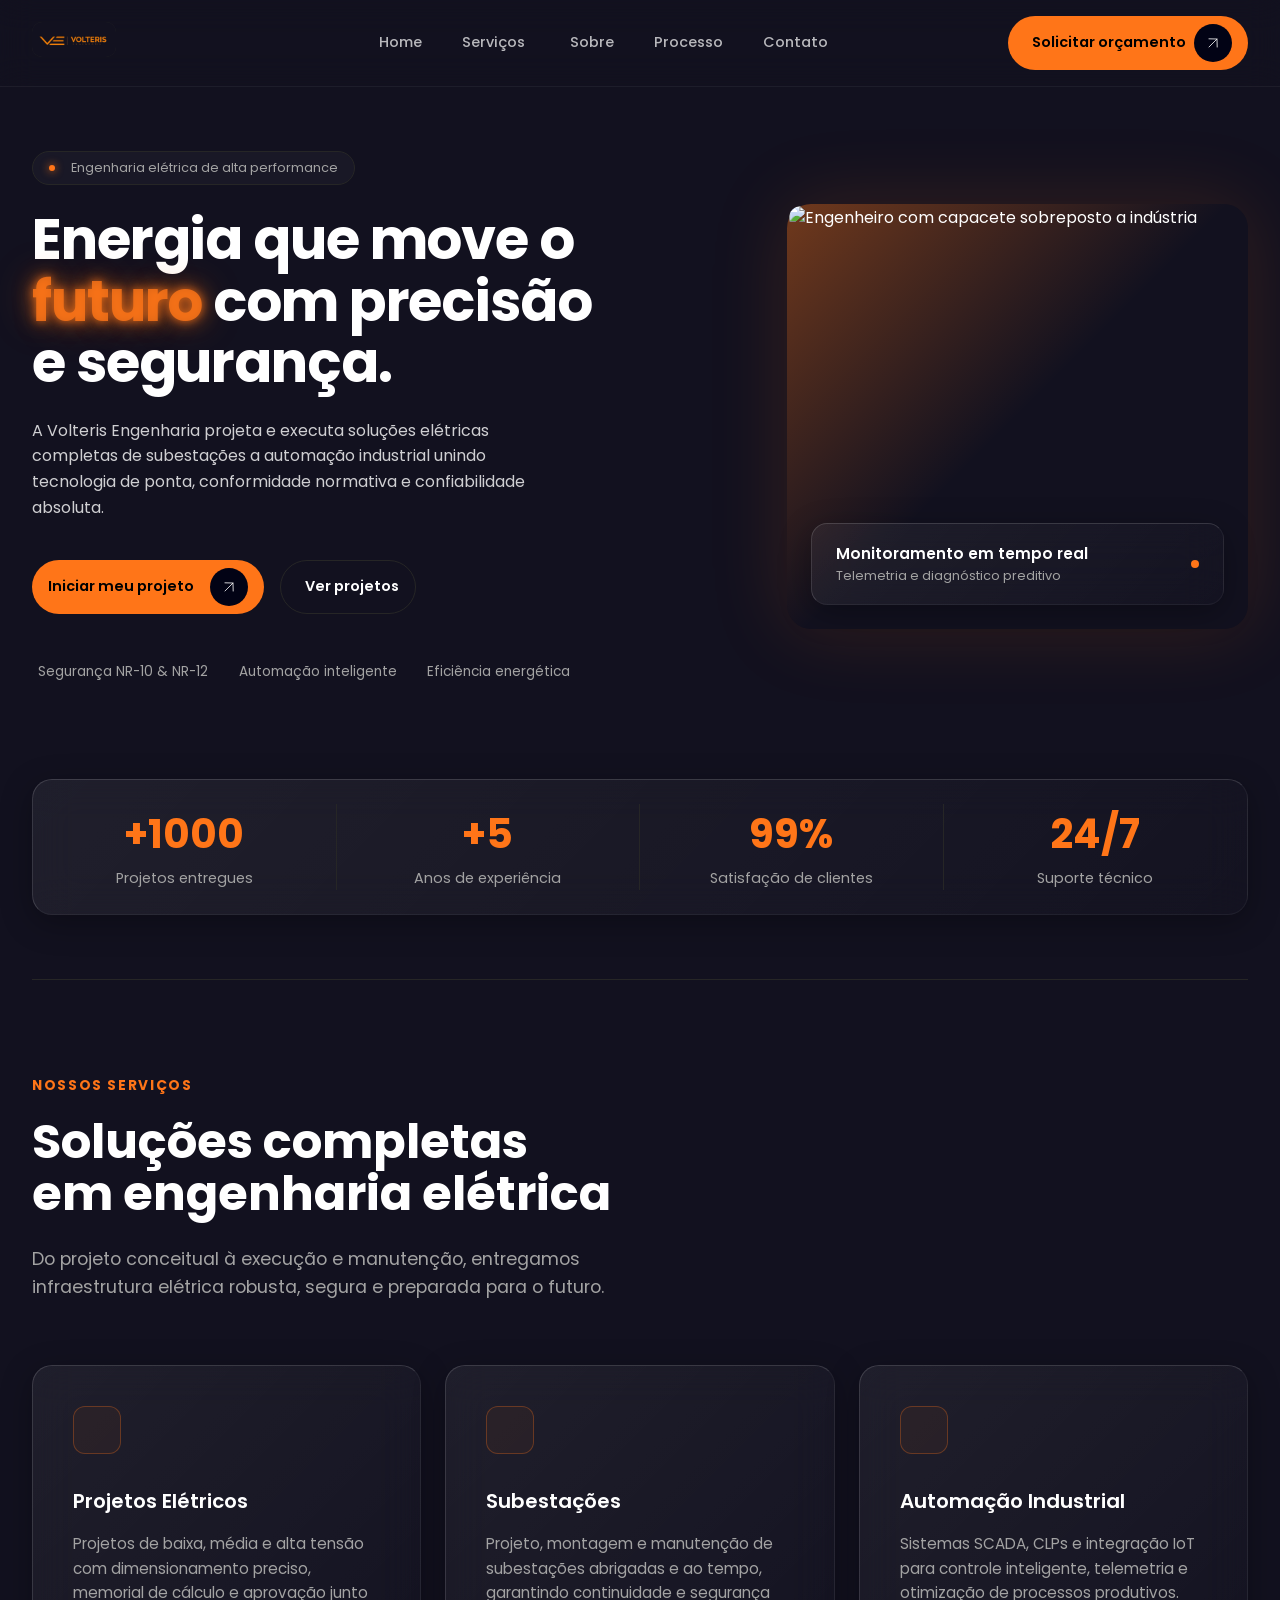
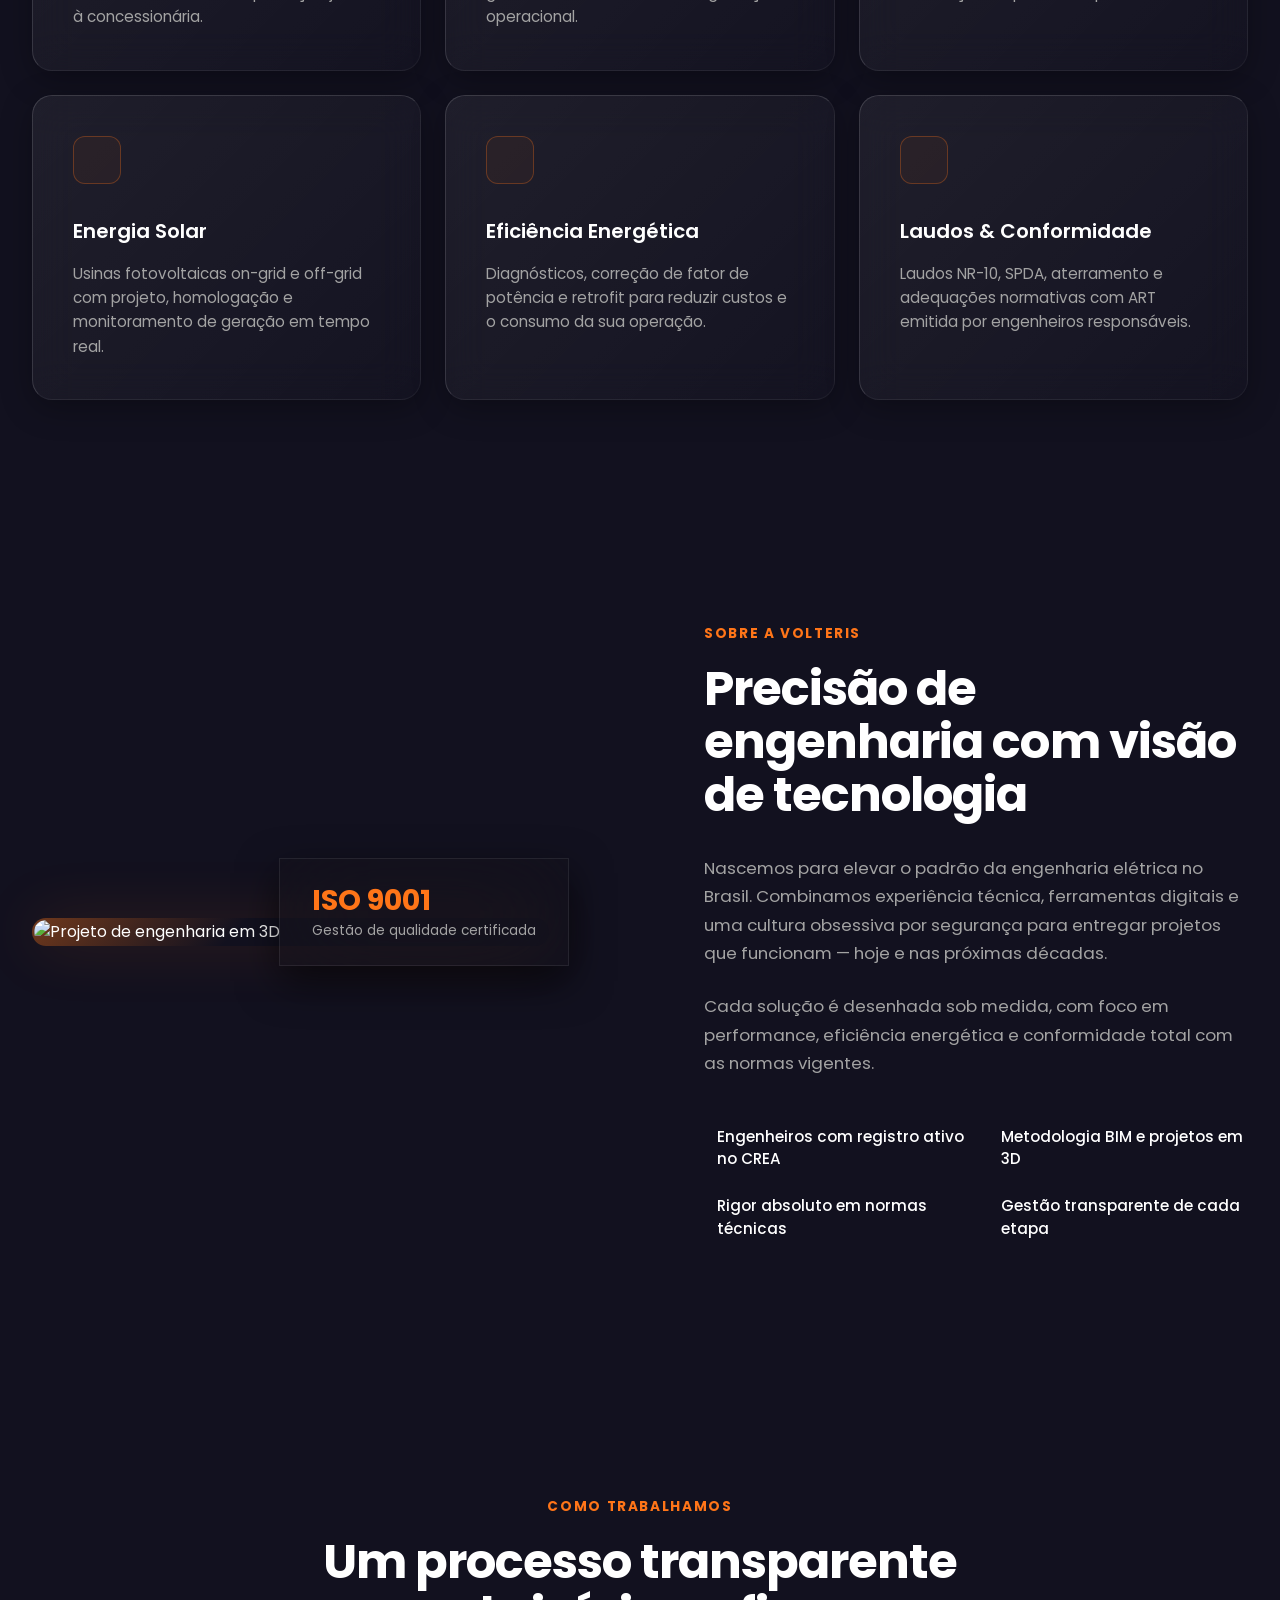
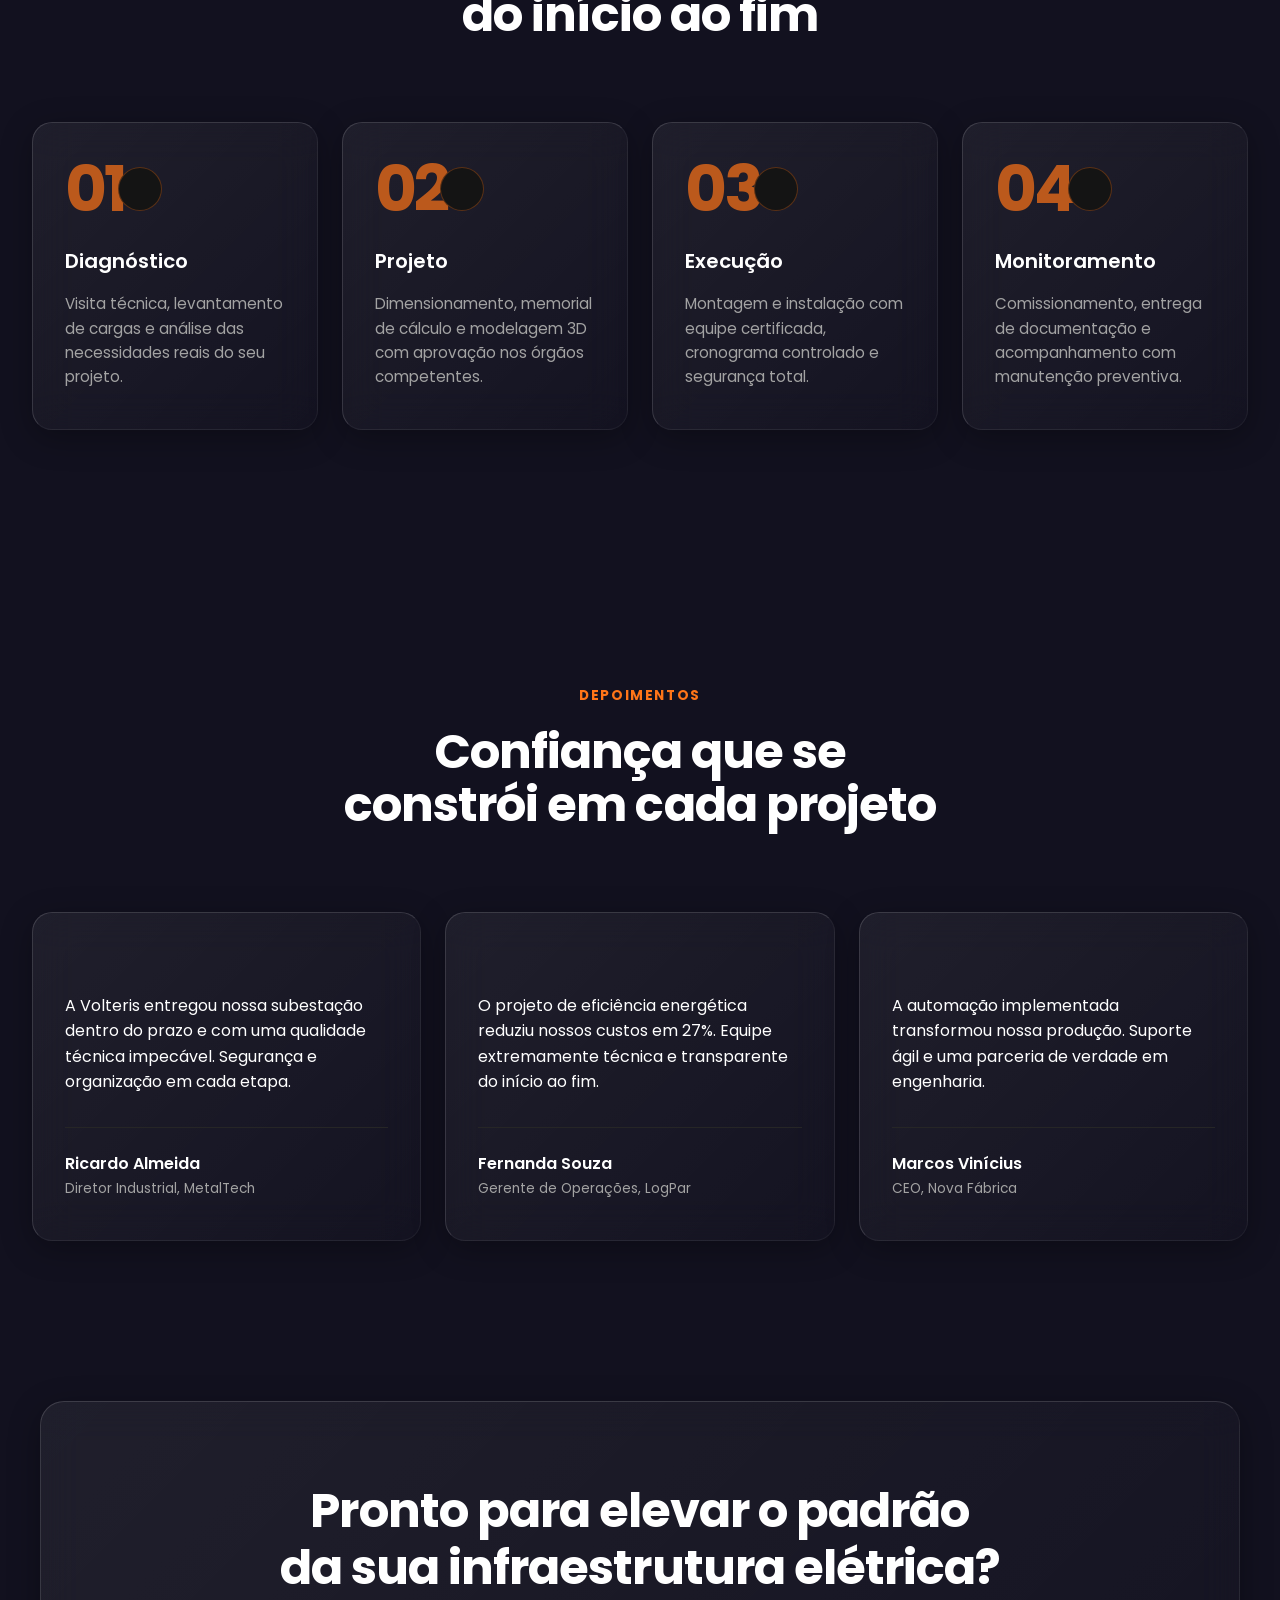
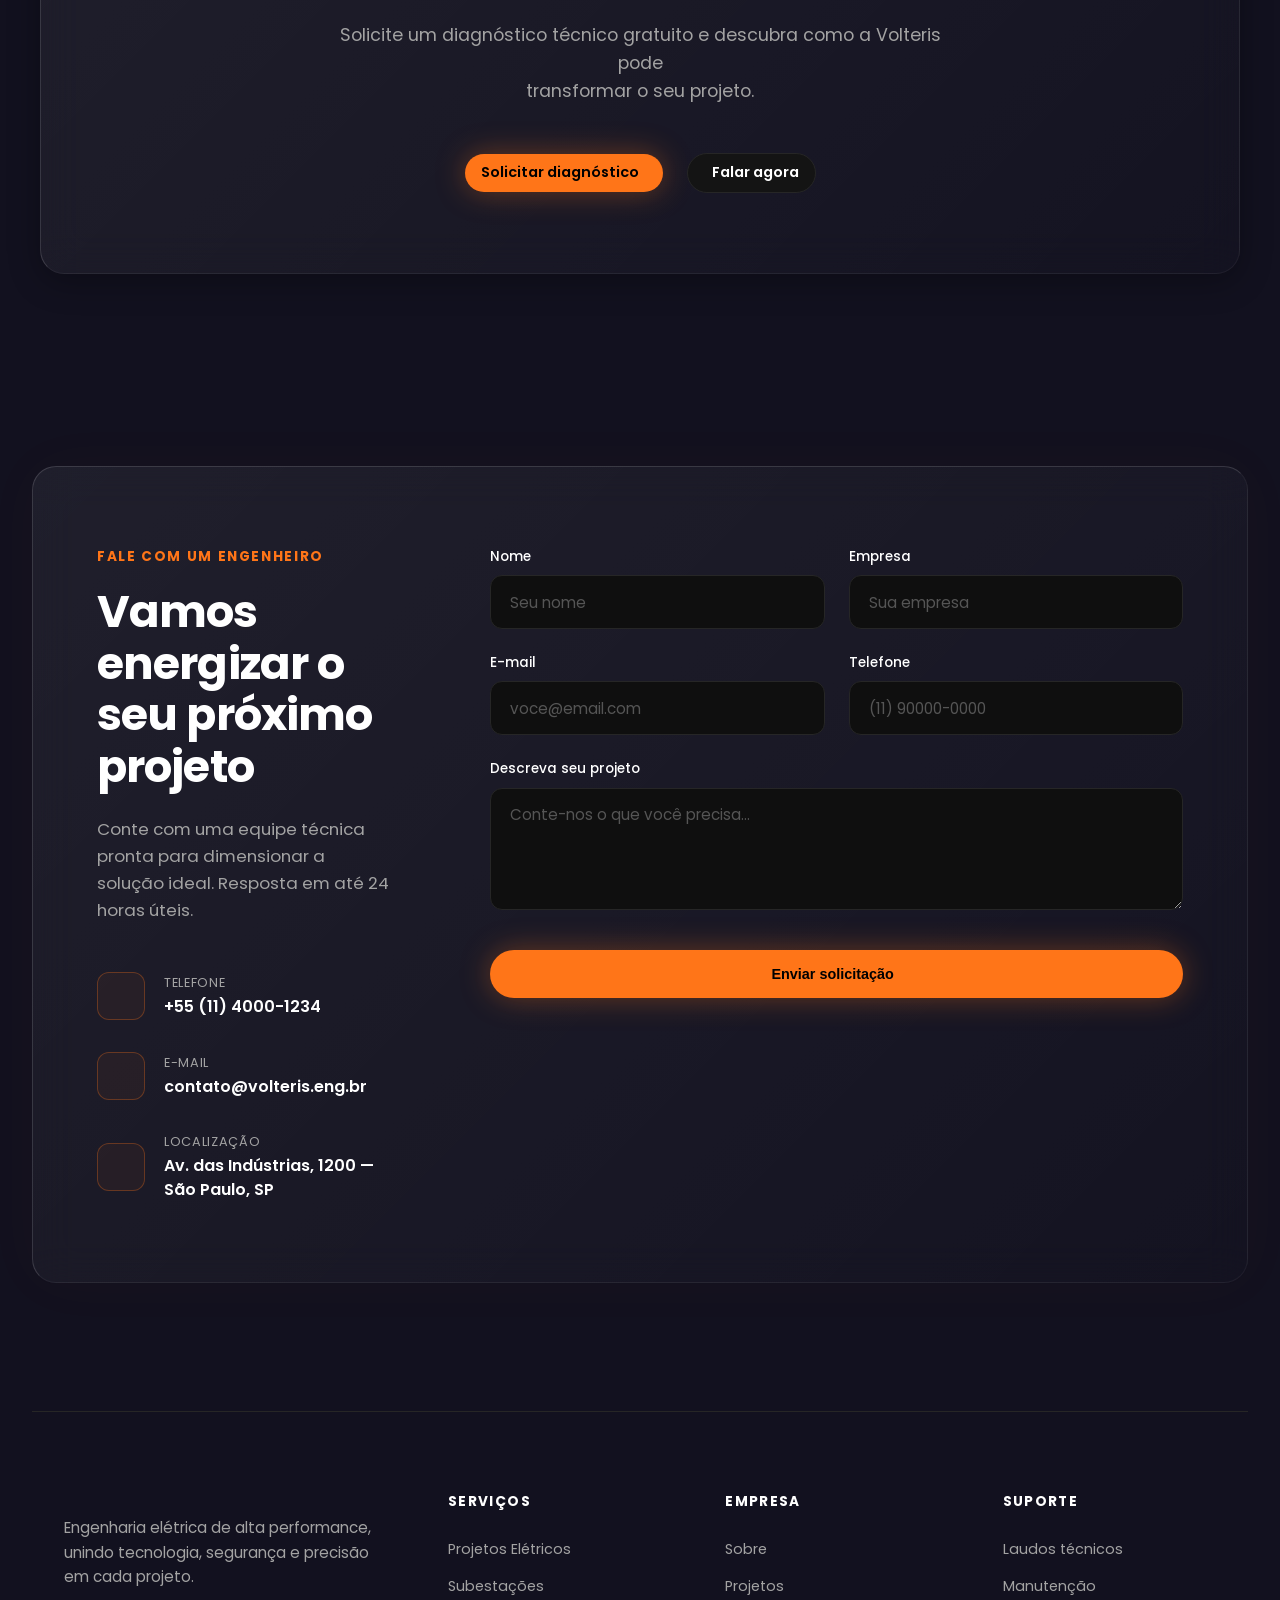
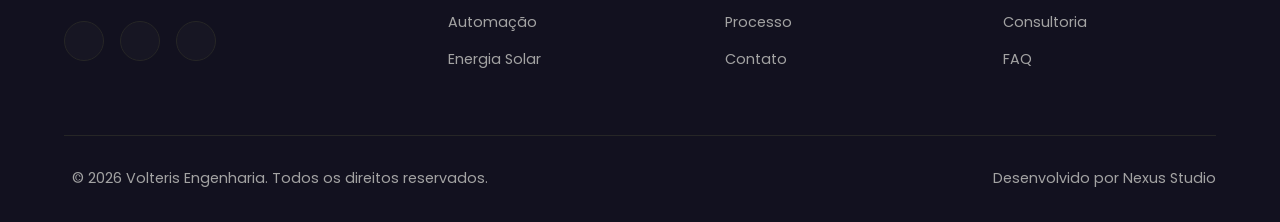
==== commit 3dbd1f3a: "alterações de layout, e inserido novas imagens" ====
--- a/index.html
+++ b/index.html
@@ -21,7 +21,9 @@
     <header class="navbar">
         <div class="container nav-container">
             <div class="logo">
-                <div class="logo-icon"></div> <!-- Placeholder para a logo -->
+                <div class="logo-icon">
+                    <img src="./img/logo-volteris.svg" alt="logo Volteris Engenharia">
+                </div> 
             </div>
 
             <nav class="nav-links">
@@ -42,7 +44,8 @@
             </nav>
 
             <a href="#" class="btn btn-primary cta-btn">
-                <i class="ph ph-lightning"></i> Solicitar orçamento
+                <i class="ph "></i> Solicitar orçamento
+                <img src="./img/seta-icon.svg" alt="">
             </a>
         </div>
     </header>
@@ -63,7 +66,8 @@
 
                 <div class="cta-group">
                     <a href="#" class="btn btn-primary">
-                        Iniciar meu projeto <i class="ph ph-arrow-right"></i>
+                        Iniciar meu projeto <i class="ph"></i>
+                        <img src="./img/seta-icon.svg" alt="">
                     </a>
                     <a href="#" class="btn btn-secondary">
                         <i class="ph ph-play-circle"></i> Ver projetos
@@ -565,7 +569,7 @@
                         <i class="ph ph-lightning"></i> © 2026 Volteris Engenharia. Todos os direitos reservados.
                     </p>
                     <p class="footer-legal">
-                        CREA-SP • CNPJ 00.000.000/0001-00
+                        Desenvolvido por Nexus Studio
                     </p>
                 </div>
             </div>
--- a/css/style.css
+++ b/css/style.css
@@ -1,334 +1,366 @@
 :root {
-    --bg-color: #0b0b0b;
-    --surface-color: #141414;
-    --surface-border: #262626;
-    --text-primary: #ffffff;
-    --text-secondary: #a3a3a3;
-    --accent-color: #ff7518;
-    --accent-hover: #ff8c3a;
-   
-}
-
-
+  --bg-color: rgb(18, 17, 31, 100%);
+  --surface-color: #141414;
+  --surface-border: #262626;
+  --text-primary: #ffffff;
+  --text-secondary: #a3a3a3;
+  --accent-color: #ff7518;
+  --accent-hover: #ff8c3a;
+}
 
 body {
-    background-color: var(--bg-color);
-    color: var(--text-primary);
-    font-family: poppins, sans-serif;
-    line-height: 1.5;
-    overflow-x: hidden;
-}
-
-
+  background-color: var(--bg-color);
+  color: var(--text-primary);
+  font-family: poppins, sans-serif;
+  line-height: 1.5;
+  overflow-x: hidden;
+}
 
 .container {
-    max-width: 1680px;
-    margin: 0 auto;
-    padding: 0 2rem;
+  max-width: 1680px;
+  margin: 0 auto;
+  padding: 0 2rem;
 }
 
 /* Navbar */
 .navbar {
-    padding: 1.5rem 0;
-    position: relative;
-    z-index: 100;
+  padding: 1rem 0;
+  position: sticky;
+  top: 0;
+  z-index: 999;
+  backdrop-filter: blur(16px);
+  -webkit-backdrop-filter: blur(16px);
+  border-bottom: 1px solid rgba(255, 255, 255, 0.05); /* Linha sutil separando o menu do conteúdo */
 }
 
 .nav-container {
-    display: flex;
-    justify-content: space-between;
-    align-items: center;
-}
-
-.logo-icon {
-    width: 40px;
-    height: 24px;
-    background-color: var(--surface-border);
-    border-radius: 4px;
+  display: flex;
+  justify-content: space-between;
+  align-items: center;
+}
+
+.logo-icon img {
+  width: 50%;
+  height: 50%;
+  background-color: var(--surface-border);
+  border-radius: 10px;
 }
 
 .nav-links {
-    display: flex;
-    gap: 2.5rem;
-    align-items: center;
+  display: flex;
+  gap: 2.5rem;
+  align-items: center;
 }
 
 .nav-link {
-    color: var(--text-secondary);
-    font-size: 0.9rem;
-    font-weight: 500;
-    transition: color 0.3s ease;
-    display: flex;
-    align-items: center;
-    gap: 0.3rem;
+  color: rgb(255, 255, 255, 70%);
+  font-size: 0.9rem;
+  font-weight: 500;
+  transition: color 0.3s ease;
+  display: flex;
+  align-items: center;
+  gap: 0.3rem;
 }
 
 .nav-link:hover {
-    color: var(--text-primary);
+  color: var(--text-primary);
 }
 
 /* Dropdown */
 .dropdown {
-    position: relative;
+  position: relative;
 }
 
 .dropdown-menu {
-    position: absolute;
-    top: 100%;
-    left: 0;
-    background-color: var(--surface-color);
-    border: 1px solid var(--surface-border);
-    border-radius: 8px;
-    padding: 0.5rem 0;
-    min-width: 200px;
-    list-style: none;
-    opacity: 0;
-    visibility: hidden;
-    transform: translateY(10px);
-    transition: all 0.3s cubic-bezier(0.16, 1, 0.3, 1);
+  position: absolute;
+  top: 100%;
+  left: 0;
+  background: linear-gradient(
+    135deg,
+    rgba(255, 255, 255, 0.06) 0%,
+    rgba(255, 255, 255, 0.01) 100%
+  ) !important;
+  backdrop-filter: blur(20px);
+  -webkit-backdrop-filter: blur(20px);
+  border: 1px solid rgba(255, 255, 255, 0.05);
+  border-top: 1px solid rgba(255, 255, 255, 0.15);
+  border-left: 1px solid rgba(255, 255, 255, 0.15);
+  box-shadow: 0 8px 32px 0 rgba(0, 0, 0, 0.3);
+  border-radius: 8px;
+  padding: 0.5rem 0;
+  min-width: 200px;
+  list-style: none;
+  opacity: 0;
+  visibility: hidden;
+  transform: translateY(10px);
+  transition: all 0.3s cubic-bezier(0.16, 1, 0.3, 1);
 }
 
 .dropdown-menu.active {
-    opacity: 1;
-    visibility: visible;
-    transform: translateY(15px); /* Espaçamento da nav */
+  opacity: 1;
+  visibility: visible;
+  transform: translateY(15px); /* Espaçamento da nav */
 }
 
 .dropdown-menu li a {
-    display: block;
-    padding: 0.7rem 1.5rem;
-    color: var(--text-secondary);
-    font-size: 0.9rem;
-    transition: background 0.2s, color 0.2s;
+  display: block;
+  padding: 0.7rem 1.5rem;
+  color: var(--text-secondary);
+  font-size: 0.9rem;
+  transition:
+    background 0.2s,
+    color 0.2s;
 }
 
 .dropdown-menu li a:hover {
-    background-color: rgba(255, 255, 255, 0.05);
-    color: var(--accent-color);
+  background-color: rgba(255, 255, 255, 0.05);
+  color: var(--accent-color);
 }
 
 /* Buttons */
 .btn {
-    display: inline-flex;
-    align-items: center;
-    gap: 0.5rem;
-    padding: 0.8rem 1.5rem;
-    border-radius: 50px;
-    font-weight: 600;
-    font-size: 0.9rem;
-    cursor: pointer;
-    transition: all 0.3s ease;
+  display: inline-flex;
+  align-items: center;
+  gap: 0.5rem;
+  padding: 0.5rem 1rem;
+  border-radius: 50px;
+  font-weight: 600;
+  font-size: 0.9rem;
+  cursor: pointer;
+  transition: all 0.3s ease;
 }
 
 .btn-primary {
-    background-color: var(--accent-color);
-    color: black;
-    border: none;
+  background-color: var(--accent-color);
+  color: black;
+  border: none;
 }
 
 .btn-primary:hover {
-    background-color: var(--accent-hover);
-    box-shadow: 0 4px 20px rgba(255, 117, 24, 0.3);
+  background-color: var(--accent-hover);
+  box-shadow: 0 4px 20px rgba(255, 117, 24, 0.3);
 }
 
 .btn-secondary {
-    background-color: transparent;
-    color: var(--text-primary);
-    border: 1px solid var(--surface-border);
+  background-color: transparent;
+  color: var(--text-primary);
+  border: 1px solid var(--surface-border);
 }
 
 .btn-secondary:hover {
-    border-color: var(--text-secondary);
-    background-color: rgba(255, 255, 255, 0.05);
-}
+  border-color: var(--text-secondary);
+  background-color: rgba(255, 255, 255, 0.05);
+}
+
 
 /* Hero Section */
 .hero {
-    display: grid;
-    grid-template-columns: 1fr 1fr;
-    gap: 4rem;
-    align-items: center;
-    padding: 4rem 0rem 2rem 0;
+  display: grid;
+  grid-template-columns: 1fr 1fr;
+  gap: 4rem;
+  align-items: center;
+  padding: 4rem 0rem 2rem 0;
 }
 
 .badge {
-    display: inline-flex;
-    align-items: center;
-    gap: 1rem;
-    background-color: rgba(255, 255, 255, 0.03);
-    border: 1px solid var(--surface-border);
-    padding: 0.4rem 1rem;
-    border-radius: 50px;
-    font-size: 0.8rem;
-    color: var(--text-secondary);
-    margin-bottom: 1.5rem;
+  display: inline-flex;
+  align-items: center;
+  gap: 1rem;
+  background-color: rgba(255, 255, 255, 0.03);
+  border: 1px solid var(--surface-border);
+  padding: 0.4rem 1rem;
+  border-radius: 50px;
+  font-size: 0.8rem;
+  color: var(--text-secondary);
+  margin-bottom: 1.5rem;
 }
 
 .dot {
-    width: 6px;
-    height: 6px;
-    background-color: var(--accent-color);
-    border-radius: 50%;
-    box-shadow: 0 0 8px var(--accent-color);
+  width: 6px;
+  height: 6px;
+  background-color: var(--accent-color);
+  border-radius: 50%;
+  box-shadow: 0 0 8px var(--accent-color);
 }
 
 .hero h1 {
-    font-size: 3.5rem;
-    line-height: 1.1;
-    font-weight: 700;
-    margin-bottom: 1.5rem;
-    letter-spacing: -0.02em;
+  font-size: 3.5rem;
+  line-height: 1.1;
+  font-weight: 700;
+  margin-bottom: 1.5rem;
+  letter-spacing: -0.02em;
 }
 
 .highlight {
-    color: rgb(255, 117, 24, 0.8);
-    text-shadow: 
-        0 0 10px rgba(255, 117, 24, 0.8), /* Brilho interno mais forte */
-        0 0 20px rgba(255, 117, 24, 0.6), /* Brilho médio */
-        0 0 40px rgba(255, 117, 24, 0.4); /* Brilho externo mais espalhado */
+  color: rgb(255, 117, 24, 0.8);
+  text-shadow:
+    0 0 10px rgba(255, 117, 24, 0.8),
+    /* Brilho interno mais forte */ 0 0 20px rgba(255, 117, 24, 0.6),
+    /* Brilho médio */ 0 0 40px rgba(255, 117, 24, 0.4); /* Brilho externo mais espalhado */
 }
 
 .subtitle {
-    color: rgb(255, 255, 255, 0.8);
-    font-size: 1rem;
-    line-height: 1.6;
-    margin-bottom: 2.5rem;
-    max-width: 90%;
+  color: rgb(255, 255, 255, 0.8);
+  font-size: 1rem;
+  line-height: 1.6;
+  margin-bottom: 2.5rem;
+  max-width: 90%;
 }
 
 .cta-group {
-    display: flex;
-    gap: 1rem;
-    margin-bottom: 3rem;
+  display: flex;
+  gap: 1rem;
+  margin-bottom: 3rem;
 }
 
 .features-list {
-    display: flex;
-    gap: 1.5rem;
-    flex-wrap: wrap;
+  display: flex;
+  gap: 1.5rem;
+  flex-wrap: wrap;
 }
 
 .feature-item {
-    display: flex;
-    align-items: center;
-    gap: 0.4rem;
-    color: var(--text-secondary);
-    font-size: 0.85rem;
+  display: flex;
+  align-items: center;
+  gap: 0.4rem;
+  color: var(--text-secondary);
+  font-size: 0.85rem;
 }
 
 .feature-item i {
-    color: var(--accent-color);
-    font-size: 1.1rem;
+  color: var(--accent-color);
+  font-size: 1.1rem;
 }
 
 /* Hero Image */
 .hero-image-wrapper {
-    width: 80%;
-    height: 80%;
-    position: relative;
-    border-radius: 24px;
-    padding: 2px;
-    background: linear-gradient(135deg, rgba(255, 117, 24, 0.4) 0%, transparent 50%, transparent 100%);
-    box-shadow: 0 0 80px rgba(255, 117, 24, 0.15);
-    margin-left: auto;
-    max-width: 90%;
-    
+  width: 80%;
+  height: 80%;
+  position: relative;
+  border-radius: 24px;
+  padding: 2px;
+  background: linear-gradient(
+    135deg,
+    rgba(255, 117, 24, 0.4) 0%,
+    transparent 50%,
+    transparent 100%
+  );
+  box-shadow: 0 0 80px rgba(255, 117, 24, 0.15);
+  margin-left: auto;
+  max-width: 90%;
 }
 
 .hero-image {
-    width: 100%;
-    height: auto;
-    border-radius: 22px;
-    display: block;
-    object-fit: cover;
+  width: 100%;
+  height: auto;
+  border-radius: 22px;
+  display: block;
+  object-fit: cover;
 }
 
 .hero-content {
-    max-width: 1200px;
-    
+  max-width: 1200px;
 }
 
 .image-overlay-card {
-    position: absolute;
-    bottom: 24px;
-    left: 24px;
-    right: 24px;
-    background: rgba(15, 15, 15, 0.85);
-    backdrop-filter: blur(12px);
-    border: 1px solid rgba(255, 255, 255, 0.1);
-    border-radius: 16px;
-    padding: 1.2rem 1.5rem;
-    display: flex;
-    justify-content: space-between;
-    align-items: center;
+  position: absolute;
+  bottom: 24px;
+  left: 24px;
+  right: 24px;
+  background: linear-gradient(
+    135deg,
+    rgba(255, 255, 255, 0.06) 0%,
+    rgba(255, 255, 255, 0.01) 100%
+  ) !important;
+  backdrop-filter: blur(20px);
+  -webkit-backdrop-filter: blur(20px);
+  border: 1px solid rgba(255, 255, 255, 0.05);
+  border-top: 1px solid rgba(255, 255, 255, 0.15);
+  border-left: 1px solid rgba(255, 255, 255, 0.15);
+  box-shadow: 0 8px 32px 0 rgba(0, 0, 0, 0.3);
+  border-radius: 16px;
+  padding: 1.2rem 1.5rem;
+  display: flex;
+  justify-content: space-between;
+  align-items: center;
 }
 
 .overlay-text {
-    display: flex;
-    flex-direction: column;
+  display: flex;
+  flex-direction: column;
 }
 
 .overlay-text strong {
-    font-size: 0.95rem;
-    font-weight: 600;
+  font-size: 0.95rem;
+  font-weight: 600;
 }
 
 .overlay-text span {
-    font-size: 0.8rem;
-    color: var(--text-secondary);
+  font-size: 0.8rem;
+  color: var(--text-secondary);
 }
 
 .dot-orange {
-    width: 8px;
-    height: 8px;
-    background-color: var(--accent-color);
-    border-radius: 50%;
+  width: 8px;
+  height: 8px;
+  background-color: var(--accent-color);
+  border-radius: 50%;
 }
 
 /* Stats Section */
 .stats {
-    
-    display: grid;
-    grid-template-columns: repeat(4, 1fr);
-    background-color: var(--surface-color);
-    border: 1px solid var(--surface-border);
-    border-radius: 20px;
-    padding: 1.5rem 0rem;
-    margin-top: 4rem;
-    margin-bottom: 4rem;
-    text-align: center;
+  display: grid;
+  grid-template-columns: repeat(4, 1fr);
+  background: linear-gradient(
+    135deg,
+    rgba(255, 255, 255, 0.06) 0%,
+    rgba(255, 255, 255, 0.01) 100%
+  ) !important;
+  backdrop-filter: blur(20px);
+  -webkit-backdrop-filter: blur(20px);
+  border: 1px solid rgba(255, 255, 255, 0.05);
+  border-top: 1px solid rgba(255, 255, 255, 0.15);
+  border-left: 1px solid rgba(255, 255, 255, 0.15);
+  box-shadow: 0 8px 32px 0 rgba(0, 0, 0, 0.3);
+  border-radius: 20px;
+  padding: 1.5rem 0rem;
+  margin-top: 4rem;
+  margin-bottom: 4rem;
+  text-align: center;
 }
 
 .stat-item {
-    border-right: 1px solid var(--surface-border);
+  border-right: 1px solid var(--surface-border);
 }
 
 .stat-item:last-child {
-    border-right: none;
+  border-right: none;
 }
 
 .stat-item h2 {
-    color: var(--accent-color);
-    font-size: 2.5rem;
-    font-weight: 700;
-    margin-bottom: 0.3rem;
+  color: var(--accent-color);
+  font-size: 2.5rem;
+  font-weight: 700;
+  margin-bottom: 0.3rem;
 }
 
 .stat-item p {
-    color: var(--text-secondary);
-    font-size: 0.9rem;
+  color: var(--text-secondary);
+  font-size: 0.9rem;
 }
 
 /* Utils / Animations */
 .fade-in {
-    opacity: 0;
-    transform: translateY(20px);
-    transition: opacity 0.8s ease, transform 0.8s ease;
+  opacity: 0;
+  transform: translateY(20px);
+  transition:
+    opacity 0.8s ease,
+    transform 0.8s ease;
 }
 
 .fade-in.visible {
-    opacity: 1;
-    transform: translateY(0);
+  opacity: 1;
+  transform: translateY(0);
 }
 
 /* =========================================
@@ -336,112 +368,128 @@
    ========================================= */
 
 .services-section {
-    padding: 6rem 0;
-    border-top: 1px solid var(--surface-border); /* Linha divisória opcional, pode remover se não quiser */
+  padding: 6rem 0;
+  border-top: 1px solid var(--surface-border); /* Linha divisória opcional, pode remover se não quiser */
 }
 
 /* Cabeçalho da Seção */
 .services-header {
-    max-width: 800px;
-    margin-bottom: 4rem;
+  max-width: 800px;
+  margin-bottom: 4rem;
 }
 
 .kicker {
-    display: block;
-    color: var(--accent-color);
-    font-size: 0.85rem;
-    font-weight: 700;
-    text-transform: uppercase;
-    letter-spacing: 0.12em;
-    margin-bottom: 1.2rem;
+  display: block;
+  color: var(--accent-color);
+  font-size: 0.85rem;
+  font-weight: 700;
+  text-transform: uppercase;
+  letter-spacing: 0.12em;
+  margin-bottom: 1.2rem;
 }
 
 .services-header h2 {
-    font-size: 3rem;
-    line-height: 1.1;
-    font-weight: 700;
-    margin-bottom: 1.5rem;
-    color: var(--text-primary);
+  font-size: 3rem;
+  line-height: 1.1;
+  font-weight: 700;
+  margin-bottom: 1.5rem;
+  color: var(--text-primary);
 }
 
 .services-header p {
-    color: var(--text-secondary);
-    font-size: 1.1rem;
-    line-height: 1.6;
-    max-width: 600px;
+  color: var(--text-secondary);
+  font-size: 1.1rem;
+  line-height: 1.6;
+  max-width: 600px;
 }
 
 /* Grid de Cards */
 .services-grid {
-    display: grid;
-    grid-template-columns: repeat(3, 1fr);
-    gap: 1.5rem;
+  display: grid;
+  grid-template-columns: repeat(3, 1fr);
+  gap: 1.5rem;
 }
 
 /* Design do Card */
 .service-card {
-    background-color: rgba(20, 20, 20, 0.4); /* Fundo sutilmente transparente/escuro */
-    border: 1px solid var(--surface-border);
-    border-radius: 20px;
-    padding: 2.5rem;
-    display: flex;
-    flex-direction: column;
-    gap: 2rem;
-    text-decoration: none;
-    transition: all 0.3s cubic-bezier(0.16, 1, 0.3, 1);
+  background: linear-gradient(
+    135deg,
+    rgba(255, 255, 255, 0.06) 0%,
+    rgba(255, 255, 255, 0.01) 100%
+  ) !important;
+  backdrop-filter: blur(20px);
+  -webkit-backdrop-filter: blur(20px);
+  border: 1px solid rgba(255, 255, 255, 0.05);
+  border-top: 1px solid rgba(255, 255, 255, 0.15);
+  border-left: 1px solid rgba(255, 255, 255, 0.15);
+  box-shadow: 0 8px 32px 0 rgba(0, 0, 0, 0.3);
+  border-radius: 20px;
+  padding: 2.5rem;
+  display: flex;
+  flex-direction: column;
+  gap: 2rem;
+  text-decoration: none;
+  transition: all 0.3s cubic-bezier(0.16, 1, 0.3, 1);
 }
 
 .service-card:hover {
-    background-color: rgba(20, 20, 20, 0.8);
-    border-color: rgba(255, 117, 24, 0.4); /* Acende a borda em laranja sutil */
-    transform: translateY(-5px); /* Efeito de elevação */
-    box-shadow: 0 10px 30px rgba(0, 0, 0, 0.5);
+  background-color: rgba(20, 20, 20, 0.8);
+  border-color: rgba(255, 117, 24, 0.4); /* Acende a borda em laranja sutil */
+  transform: translateY(-5px); /* Efeito de elevação */
+  box-shadow: 0 10px 30px rgba(0, 0, 0, 0.5);
 }
 
 /* Parte superior do Card (Ícone e Seta) */
 .service-card-top {
-    display: flex;
-    justify-content: space-between;
-    align-items: flex-start;
+  display: flex;
+  justify-content: space-between;
+  align-items: flex-start;
 }
 
 .service-icon {
-    width: 48px;
-    height: 48px;
-    border-radius: 12px;
-    border: 1px solid rgba(255, 117, 24, 0.3); /* Bordinha laranja no ícone */
-    background-color: rgba(255, 117, 24, 0.05); /* Fundo laranja bem translúcido */
-    display: flex;
-    align-items: center;
-    justify-content: center;
-    color: var(--accent-color);
-    font-size: 1.5rem;
+  width: 48px;
+  height: 48px;
+  border-radius: 12px;
+  border: 1px solid rgba(255, 117, 24, 0.3); /* Bordinha laranja no ícone */
+  background-color: rgba(
+    255,
+    117,
+    24,
+    0.05
+  ); /* Fundo laranja bem translúcido */
+  display: flex;
+  align-items: center;
+  justify-content: center;
+  color: var(--accent-color);
+  font-size: 1.5rem;
 }
 
 .service-arrow {
-    color: var(--text-secondary);
-    font-size: 1.2rem;
-    transition: color 0.3s ease, transform 0.3s ease;
+  color: var(--text-secondary);
+  font-size: 1.2rem;
+  transition:
+    color 0.3s ease,
+    transform 0.3s ease;
 }
 
 /* Animação da setinha ao focar no card */
 .service-card:hover .service-arrow {
-    color: var(--accent-color);
-    transform: translate(2px, -2px); /* Puxa a setinha para a diagonal */
+  color: var(--accent-color);
+  transform: translate(2px, -2px); /* Puxa a setinha para a diagonal */
 }
 
 /* Textos do Card */
 .service-content h3 {
-    font-size: 1.25rem;
-    font-weight: 600;
-    color: var(--text-primary);
-    margin-bottom: 1rem;
+  font-size: 1.25rem;
+  font-weight: 600;
+  color: var(--text-primary);
+  margin-bottom: 1rem;
 }
 
 .service-content p {
-    font-size: 0.95rem;
-    color: var(--text-secondary);
-    line-height: 1.6;
+  font-size: 0.95rem;
+  color: var(--text-secondary);
+  line-height: 1.6;
 }
 
 /* =========================================
@@ -449,100 +497,107 @@
    ========================================= */
 
 .about-section {
-    padding: 8rem 0; /* Espaçamento generoso para respiro na tela de 1680px */
+  padding: 8rem 0; /* Espaçamento generoso para respiro na tela de 1680px */
 }
 
 .about-grid {
-    display: grid;
-    grid-template-columns: 1fr 1fr;
-    gap: 8rem; /* Distância entre a imagem e o texto */
-    align-items: center;
+  display: grid;
+  grid-template-columns: 1fr 1fr;
+  gap: 8rem; /* Distância entre a imagem e o texto */
+  align-items: center;
 }
 
 /* Coluna da Imagem e Efeito Neon */
 .about-image-wrapper {
-    position: relative;
-    border-radius: 24px;
-    padding: 2px;
-    /* Gradiente e sombra mantendo o padrão da Hero */
-    background: linear-gradient(135deg, rgba(255, 117, 24, 0.4) 0%, transparent 40%, transparent 100%);
-    box-shadow: 0 0 60px rgba(255, 117, 24, 0.15);
-    max-width: 95%; /* Evita que a imagem fique larga demais */
+  position: relative;
+  border-radius: 24px;
+  padding: 2px;
+  /* Gradiente e sombra mantendo o padrão da Hero */
+  background: linear-gradient(
+    135deg,
+    rgba(255, 117, 24, 0.4) 0%,
+    transparent 40%,
+    transparent 100%
+  );
+  box-shadow: 0 0 60px rgba(255, 117, 24, 0.15);
+  max-width: 95%; /* Evita que a imagem fique larga demais */
 }
 
 .about-image {
-    width: 100%;
-    height: auto;
-    border-radius: 22px;
-    display: block;
-    object-fit: cover;
+  width: 100%;
+  height: auto;
+  border-radius: 22px;
+  display: block;
+  object-fit: cover;
 }
 
 /* Card Flutuante de Certificação */
 .certification-card {
-    position: absolute;
-    bottom: -20px;
-    right: -20px;
-    background-color: var(--surface-color);
-    border: 1px solid var(--surface-border);
-    border-radius: 16px;
-    padding: 1.5rem 2rem;
-    display: flex;
-    flex-direction: column;
-    box-shadow: 0 15px 40px rgba(0, 0, 0, 0.6);
-    z-index: 10;
+  position: absolute;
+  bottom: -20px;
+  right: -20px;
+  background-color: rgba(20, 20, 20, 0.1) !important;
+  backdrop-filter: blur(50px);
+  -webkit-backdrop-filter: blur(12px);
+  border: 1px solid rgba(255, 255, 255, 0.08);
+  box-shadow: 0 8px 32px rgba(0, 0, 0, 0.3);
+  padding: 1.5rem 2rem;
+  display: flex;
+  flex-direction: column;
+  box-shadow: 0 15px 40px rgba(0, 0, 0, 0.6);
+  z-index: 10;
 }
 
 .certification-card strong {
-    color: var(--accent-color);
-    font-size: 1.8rem;
-    font-weight: 700;
-    line-height: 1.2;
+  color: var(--accent-color);
+  font-size: 1.8rem;
+  font-weight: 700;
+  line-height: 1.2;
 }
 
 .certification-card span {
-    color: var(--text-secondary);
-    font-size: 0.85rem;
-    margin-top: 0.2rem;
+  color: var(--text-secondary);
+  font-size: 0.85rem;
+  margin-top: 0.2rem;
 }
 
 /* Coluna de Texto */
 .about-content h2 {
-    font-size: 3rem;
-    line-height: 1.1;
-    font-weight: 700;
-    margin-bottom: 2rem;
-    color: var(--text-primary);
-    letter-spacing: -0.02em;
+  font-size: 3rem;
+  line-height: 1.1;
+  font-weight: 700;
+  margin-bottom: 2rem;
+  color: var(--text-primary);
+  letter-spacing: -0.02em;
 }
 
 .about-content p {
-    color: var(--text-secondary);
-    font-size: 1.05rem;
-    line-height: 1.7;
-    margin-bottom: 1.5rem;
+  color: var(--text-secondary);
+  font-size: 1.05rem;
+  line-height: 1.7;
+  margin-bottom: 1.5rem;
 }
 
 /* Grid de Diferenciais (Checkmarks) */
 .about-features {
-    display: grid;
-    grid-template-columns: 1fr 1fr;
-    gap: 1.5rem;
-    margin-top: 3rem;
+  display: grid;
+  grid-template-columns: 1fr 1fr;
+  gap: 1.5rem;
+  margin-top: 3rem;
 }
 
 .about-feature-item {
-    display: flex;
-    align-items: center;
-    gap: 0.8rem;
-    color: var(--text-primary);
-    font-size: 0.95rem;
-    font-weight: 500;
+  display: flex;
+  align-items: center;
+  gap: 0.8rem;
+  color: var(--text-primary);
+  font-size: 0.95rem;
+  font-weight: 500;
 }
 
 .about-feature-item i {
-    color: var(--accent-color);
-    font-size: 1.4rem; /* Ícone com destaque laranja */
+  color: var(--accent-color);
+  font-size: 1.4rem; /* Ícone com destaque laranja */
 }
 
 /* =========================================
@@ -550,95 +605,106 @@
    ========================================= */
 
 .process-section {
-    padding: 8rem 0;
+  padding: 8rem 0;
 }
 
 .process-header {
-    text-align: center;
-    margin-bottom: 5rem;
-    display: flex;
-    flex-direction: column;
-    align-items: center;
+  text-align: center;
+  margin-bottom: 5rem;
+  display: flex;
+  flex-direction: column;
+  align-items: center;
 }
 
 .process-header h2 {
-    font-size: 3rem;
-    line-height: 1.1;
-    font-weight: 700;
-    color: var(--text-primary);
-    letter-spacing: -0.02em;
+  font-size: 3rem;
+  line-height: 1.1;
+  font-weight: 700;
+  color: var(--text-primary);
+  letter-spacing: -0.02em;
 }
 
 /* Grid de 4 Colunas */
 .process-grid {
-    display: grid;
-    grid-template-columns: repeat(4, 1fr);
-    gap: 1.5rem;
+  display: grid;
+  grid-template-columns: repeat(4, 1fr);
+  gap: 1.5rem;
 }
 
 /* Estilo do Card (reaproveitando a lógica de hover dos serviços) */
 .process-card {
-    background-color: rgba(20, 20, 20, 0.4);
-    border: 1px solid var(--surface-border);
-    border-radius: 20px;
-    padding: 2.5rem 2rem;
-    display: flex;
-    flex-direction: column;
-    transition: all 0.3s cubic-bezier(0.16, 1, 0.3, 1);
+  background: linear-gradient(
+    135deg,
+    rgba(255, 255, 255, 0.06) 0%,
+    rgba(255, 255, 255, 0.01) 100%
+  ) !important;
+  backdrop-filter: blur(20px);
+  -webkit-backdrop-filter: blur(20px);
+  border: 1px solid rgba(255, 255, 255, 0.05);
+  border-top: 1px solid rgba(255, 255, 255, 0.15);
+  border-left: 1px solid rgba(255, 255, 255, 0.15);
+  box-shadow: 0 8px 32px 0 rgba(0, 0, 0, 0.3);
+  border-radius: 20px;
+  padding: 2.5rem 2rem;
+  display: flex;
+  flex-direction: column;
+  transition: all 0.3s cubic-bezier(0.16, 1, 0.3, 1);
 }
 
 .process-card:hover {
-    background-color: rgba(20, 20, 20, 0.8);
-    border-color: rgba(255, 117, 24, 0.4);
-    transform: translateY(-5px);
-    box-shadow: 0 10px 30px rgba(0, 0, 0, 0.5);
+  background-color: rgba(20, 20, 20, 0.8);
+  border-color: rgba(255, 117, 24, 0.8);
+  transform: translateY(-5px);
+  box-shadow: 0 10px 30px rgba(0, 0, 0, 0.5);
 }
 
 /* Topo do card com Número e Ícone */
 .process-card-top {
-    display: flex;
-    align-items: center;
-    gap: 0.5rem;
-    margin-bottom: 2rem;
+  display: flex;
+  align-items: center;
+  gap: 0.5rem;
+  margin-bottom: 2rem;
 }
 
 /* Número grande em background sutil */
 .process-number {
-    font-size: 4rem;
-    font-weight: 700;
-    line-height: 0.8;
-    color: rgba(255, 117, 24, 0.12); /* Laranja escurecido e transparente */
-    letter-spacing: -0.05em;
+  font-size: 4rem;
+  font-weight: 700;
+  line-height: 0.8;
+  color: rgba(255, 117, 24, 0.7); /* Laranja escurecido e transparente */
+  letter-spacing: -0.05em;
 }
 
 /* Ícone circular alinhado com o número */
 .process-card-top .process-icon {
-    width: 44px;
-    height: 44px;
-    border-radius: 50%;
-    border: 1px solid rgba(255, 117, 24, 0.3);
-    background-color: transparent;
-    display: flex;
-    align-items: center;
-    justify-content: center;
-    color: var(--accent-color);
-    font-size: 1.2rem;
-    margin-left: -15px; /* Puxa o ícone levemente para cima do número para dar um efeito de profundidade */
-    background-color: var(--surface-color); /* Garante que o ícone cubra a parte do número que fica embaixo */
+  width: 44px;
+  height: 44px;
+  border-radius: 50%;
+  border: 1px solid rgba(255, 117, 24, 0.3);
+  background-color: transparent;
+  display: flex;
+  align-items: center;
+  justify-content: center;
+  color: var(--accent-color);
+  font-size: 1.2rem;
+  margin-left: -15px; /* Puxa o ícone levemente para cima do número para dar um efeito de profundidade */
+  background-color: var(
+    --surface-color
+  ); /* Garante que o ícone cubra a parte do número que fica embaixo */
 }
 
 /* Textos do Card */
 .process-card h3 {
-    font-size: 1.25rem;
-    font-weight: 600;
-    color: var(--text-primary);
-    margin-bottom: 1rem;
+  font-size: 1.25rem;
+  font-weight: 600;
+  color: var(--text-primary);
+  margin-bottom: 1rem;
 }
 
 .process-card p {
-    font-size: 0.95rem;
-    color: var(--text-secondary);
-    line-height: 1.6;
+  font-size: 0.95rem;
+  color: var(--text-secondary);
+  line-height: 1.6;
 }
 
 /* =========================================
@@ -646,104 +712,113 @@
    ========================================= */
 
 .testimonials-section {
-    padding: 8rem 0;
+  padding: 8rem 0;
 }
 
 .testimonials-header {
-    text-align: center;
-    margin-bottom: 5rem;
-    display: flex;
-    flex-direction: column;
-    align-items: center;
+  text-align: center;
+  margin-bottom: 5rem;
+  display: flex;
+  flex-direction: column;
+  align-items: center;
 }
 
 .testimonials-header h2 {
-    font-size: 3rem;
-    line-height: 1.1;
-    font-weight: 700;
-    color: var(--text-primary);
-    letter-spacing: -0.02em;
+  font-size: 3rem;
+  line-height: 1.1;
+  font-weight: 700;
+  color: var(--text-primary);
+  letter-spacing: -0.02em;
 }
 
 /* Grid de 3 Colunas */
 .testimonials-grid {
-    display: grid;
-    grid-template-columns: repeat(3, 1fr);
-    gap: 1.5rem;
+  display: grid;
+  grid-template-columns: repeat(3, 1fr);
+  gap: 1.5rem;
 }
 
 /* Estilo do Card reaproveitando a mesma base do "Como trabalhamos" */
 .testimonial-card {
-    background-color: rgba(20, 20, 20, 0.4);
-    border: 1px solid var(--surface-border);
-    border-radius: 20px;
-    padding: 2.5rem 2rem;
-    display: flex;
-    flex-direction: column;
-    transition: all 0.3s cubic-bezier(0.16, 1, 0.3, 1);
+  background: linear-gradient(
+    135deg,
+    rgba(255, 255, 255, 0.06) 0%,
+    rgba(255, 255, 255, 0.01) 100%
+  ) !important;
+  backdrop-filter: blur(20px);
+  -webkit-backdrop-filter: blur(20px);
+  border: 1px solid rgba(255, 255, 255, 0.05);
+  border-top: 1px solid rgba(255, 255, 255, 0.15);
+  border-left: 1px solid rgba(255, 255, 255, 0.15);
+  box-shadow: 0 8px 32px 0 rgba(0, 0, 0, 0.3);
+  border-radius: 20px;
+  padding: 2.5rem 2rem;
+  display: flex;
+  flex-direction: column;
+  transition: all 0.3s cubic-bezier(0.16, 1, 0.3, 1);
 }
 
 .testimonial-card:hover {
-    background-color: rgba(20, 20, 20, 0.8);
-    border-color: rgba(255, 117, 24, 0.4);
-    transform: translateY(-5px);
-    box-shadow: 0 10px 30px rgba(0, 0, 0, 0.5);
+  background-color: rgba(20, 20, 20, 0.8);
+  border-color: rgba(255, 117, 24, 0.4);
+  transform: translateY(-5px);
+  box-shadow: 0 10px 30px rgba(0, 0, 0, 0.5);
 }
 
 /* Ícone de aspas vazado seguindo a imagem */
 .testimonial-quote {
-    font-size: 3.5rem;
-    margin-bottom: 1rem;
-    line-height: 1;
+  font-size: 3.5rem;
+  margin-bottom: 1rem;
+  line-height: 1;
 }
 
 .testimonial-quote i {
-    /* Truque do CSS para deixar o ícone apenas com contorno laranja */
-    color: transparent;
-    -webkit-text-stroke: 2px var(--accent-color);
+  /* Truque do CSS para deixar o ícone apenas com contorno laranja */
+  color: transparent;
+  -webkit-text-stroke: 2px var(--accent-color);
 }
 
 /* Estrelas laranjas */
 .testimonial-stars {
-    display: flex;
-    gap: 0.2rem;
-    color: var(--accent-color);
-    margin-bottom: 1.5rem;
-    font-size: 1.2rem;
+  display: flex;
+  gap: 0.2rem;
+  color: var(--accent-color);
+  margin-bottom: 1.5rem;
+  font-size: 1.2rem;
 }
 
 /* Texto do depoimento */
 .testimonial-text {
-    font-size: 1rem;
-    color: var(--text-primary);
-    line-height: 1.6;
-    margin-bottom: 2rem;
-    flex-grow: 1; /* Joga a linha e o autor para o rodapé do card, mantendo o tamanho parelho */
+  font-size: 1rem;
+  color: var(--text-primary);
+  line-height: 1.6;
+  margin-bottom: 2rem;
+  flex-grow: 1; /* Joga a linha e o autor para o rodapé do card, mantendo o tamanho parelho */
 }
 
 /* Linha divisória sutil */
 .testimonial-divider {
-    border: none;
-    border-top: 1px solid var(--surface-border);
-    margin-bottom: 1.5rem;
+  border: none;
+  border-top: 1px solid var(--surface-border);
+  margin-bottom: 1.5rem;
 }
 
 /* Autor */
 .testimonial-author {
-    display: flex;
-    flex-direction: column;
+  display: flex;
+  flex-direction: column;
 }
 
 .testimonial-author strong {
-    color: var(--text-primary);
-    font-size: 1rem;
-    font-weight: 600;
-    margin-bottom: 0.2rem;
+  color: var(--text-primary);
+  font-size: 1rem;
+  font-weight: 600;
+  margin-bottom: 0.2rem;
 }
 
 .testimonial-author span {
-    color: var(--text-secondary);
-    font-size: 0.85rem;
+  color: var(--text-secondary);
+  font-size: 0.85rem;
 }
 
 /* =========================================
@@ -751,67 +826,71 @@
    ========================================= */
 
 .cta-section {
-    padding: 2rem 0 8rem 0; /* Espaçamento final da página */
+  padding: 2rem 0 8rem 0;
 }
 
 .cta-card {
-    /* Fundo sutil para destacar do background da página */
-    background-color: rgba(20, 20, 20, 0.4); 
-    border: 1px solid var(--surface-border);
-    border-radius: 24px;
-    padding: 5rem 2rem;
-    text-align: center;
-    display: flex;
-    flex-direction: column;
-    align-items: center;
-    max-width: 1200px;
-    margin: 0 auto;
-    /* Sombreamento muito leve laranja para dar a sensação do design */
-    box-shadow: 0 0 60px rgba(255, 117, 24, 0.03);
+  background: linear-gradient(
+    135deg,
+    rgba(255, 255, 255, 0.06) 0%,
+    rgba(255, 255, 255, 0.01) 100%
+  ) !important;
+  backdrop-filter: blur(20px);
+  -webkit-backdrop-filter: blur(20px);
+  border: 1px solid rgba(255, 255, 255, 0.05);
+  border-top: 1px solid rgba(255, 255, 255, 0.15);
+  border-left: 1px solid rgba(255, 255, 255, 0.15);
+  box-shadow: 0 8px 32px 0 rgba(0, 0, 0, 0.3);
+  border-radius: 24px;
+  padding: 5rem 2rem;
+  text-align: center;
+  display: flex;
+  flex-direction: column;
+  align-items: center;
+  max-width: 1200px;
+  margin: 0 auto;
 }
 
 .cta-card h2 {
-    font-size: 3rem;
-    line-height: 1.2;
-    font-weight: 700;
-    color: var(--text-primary);
-    margin-bottom: 1.5rem;
-    letter-spacing: -0.02em;
+  font-size: 3rem;
+  line-height: 1.2;
+  font-weight: 700;
+  color: var(--text-primary);
+  margin-bottom: 1.5rem;
+  letter-spacing: -0.02em;
 }
 
 .cta-card p {
-    color: var(--text-secondary);
-    font-size: 1.1rem;
-    line-height: 1.6;
-    margin-bottom: 3rem;
-    max-width: 650px;
+  color: var(--text-secondary);
+  font-size: 1.1rem;
+  line-height: 1.6;
+  margin-bottom: 3rem;
+  max-width: 650px;
 }
 
 .cta-buttons {
-    display: flex;
-    gap: 1.5rem;
-    justify-content: center;
-    align-items: center;
-}
-
-/* Brilho constante e mais forte no botão primário como na imagem */
+  display: flex;
+  gap: 1.5rem;
+  justify-content: center;
+  align-items: center;
+}
+
 .glow-btn {
-    box-shadow: 0 0 30px rgba(255, 117, 24, 0.35);
+  box-shadow: 0 0 30px rgba(255, 117, 24, 0.35);
 }
 
 .glow-btn:hover {
-    box-shadow: 0 0 45px rgba(255, 117, 24, 0.5);
-    transform: translateY(-2px);
-}
-
-/* Ajuste específico para o ícone de telefone no botão secundário */
+  box-shadow: 0 0 45px rgba(255, 117, 24, 0.5);
+  transform: translateY(-2px);
+}
+
 .phone-btn {
-    background-color: var(--surface-color); /* Deixa o botão um pouco mais sólido que o fundo do card */
+  background-color: var(--surface-color);
 }
 
 .phone-btn i {
-    color: var(--accent-color);
-    font-size: 1.2rem;
+  color: var(--accent-color);
+  font-size: 1.2rem;
 }
 
 /* =========================================
@@ -819,151 +898,160 @@
    ========================================= */
 
 .contact-section {
-    padding: 4rem 0 8rem 0;
+  padding: 4rem 0 8rem 0;
 }
 
 .contact-card-wrapper {
-    background-color: rgba(20, 20, 20, 0.4);
-    border: 1px solid var(--surface-border);
-    border-radius: 24px;
-    padding: 5rem 4rem;
-    max-width: 1400px;
-    margin: 0 auto;
-    box-shadow: 0 0 60px rgba(255, 117, 24, 0.03);
+  background: linear-gradient(
+    135deg,
+    rgba(255, 255, 255, 0.06) 0%,
+    rgba(255, 255, 255, 0.01) 100%
+  ) !important;
+  backdrop-filter: blur(20px);
+  -webkit-backdrop-filter: blur(20px);
+  border: 1px solid rgba(255, 255, 255, 0.05);
+  border-top: 1px solid rgba(255, 255, 255, 0.15);
+  border-left: 1px solid rgba(255, 255, 255, 0.15);
+  box-shadow: 0 8px 32px 0 rgba(0, 0, 0, 0.3);
+  border-radius: 24px;
+  padding: 5rem 4rem;
+  max-width: 1400px;
+  margin: 0 auto;
+  box-shadow: 0 0 60px rgba(255, 117, 24, 0.03);
 }
 
 .contact-grid {
-    display: grid;
-    grid-template-columns: 1fr 1.2fr;
-    gap: 6rem;
-    align-items: flex-start;
+  display: grid;
+  grid-template-columns: 1fr 1.2fr;
+  gap: 6rem;
+  align-items: flex-start;
 }
 
 /* Coluna de Informações */
 .contact-info h2 {
-    font-size: 2.8rem;
-    line-height: 1.15;
-    font-weight: 700;
-    color: var(--text-primary);
-    margin-bottom: 1.5rem;
-    letter-spacing: -0.02em;
+  font-size: 2.8rem;
+  line-height: 1.15;
+  font-weight: 700;
+  color: var(--text-primary);
+  margin-bottom: 1.5rem;
+  letter-spacing: -0.02em;
 }
 
 .contact-info > p {
-    color: var(--text-secondary);
-    font-size: 1.05rem;
-    line-height: 1.6;
-    margin-bottom: 3rem;
+  color: var(--text-secondary);
+  font-size: 1.05rem;
+  line-height: 1.6;
+  margin-bottom: 3rem;
 }
 
 .contact-channels {
-    display: flex;
-    flex-direction: column;
-    gap: 2rem;
+  display: flex;
+  flex-direction: column;
+  gap: 2rem;
 }
 
 .channel-item {
-    display: flex;
-    align-items: center;
-    gap: 1.2rem;
+  display: flex;
+  align-items: center;
+  gap: 1.2rem;
 }
 
 .channel-icon {
-    width: 48px;
-    height: 48px;
-    border-radius: 12px;
-    border: 1px solid rgba(255, 117, 24, 0.3);
-    background-color: rgba(255, 117, 24, 0.05);
-    display: flex;
-    align-items: center;
-    justify-content: center;
-    color: var(--accent-color);
-    font-size: 1.4rem;
-    flex-shrink: 0;
+  width: 48px;
+  height: 48px;
+  border-radius: 12px;
+  border: 1px solid rgba(255, 117, 24, 0.3);
+  background-color: rgba(255, 117, 24, 0.05);
+  display: flex;
+  align-items: center;
+  justify-content: center;
+  color: var(--accent-color);
+  font-size: 1.4rem;
+  flex-shrink: 0;
 }
 
 .channel-text {
-    display: flex;
-    flex-direction: column;
+  display: flex;
+  flex-direction: column;
 }
 
 .channel-text span {
-    font-size: 0.8rem;
-    color: var(--text-secondary);
-    text-transform: uppercase;
-    letter-spacing: 0.05em;
-    margin-bottom: 0.2rem;
+  font-size: 0.8rem;
+  color: var(--text-secondary);
+  text-transform: uppercase;
+  letter-spacing: 0.05em;
+  margin-bottom: 0.2rem;
 }
 
 .channel-text strong {
-    font-size: 1rem;
-    color: var(--text-primary);
-    font-weight: 600;
+  font-size: 1rem;
+  color: var(--text-primary);
+  font-weight: 600;
 }
 
 /* Coluna do Formulário */
 .contact-form {
-    display: flex;
-    flex-direction: column;
-    gap: 1.5rem;
+  display: flex;
+  flex-direction: column;
+  gap: 1.5rem;
 }
 
 .form-row {
-    display: grid;
-    grid-template-columns: 1fr 1fr;
-    gap: 1.5rem;
+  display: grid;
+  grid-template-columns: 1fr 1fr;
+  gap: 1.5rem;
 }
 
 .form-group {
-    display: flex;
-    flex-direction: column;
-    gap: 0.5rem;
+  display: flex;
+  flex-direction: column;
+  gap: 0.5rem;
 }
 
 .form-group.full-width {
-    grid-column: span 2;
+  grid-column: span 2;
 }
 
 .form-group label {
-    font-size: 0.85rem;
-    font-weight: 500;
-    color: var(--text-primary);
+  font-size: 0.85rem;
+  font-weight: 500;
+  color: var(--text-primary);
 }
 
 .contact-form input,
 .contact-form textarea {
-    background-color: #0f0f0f;
-    border: 1px solid var(--surface-border);
-    border-radius: 12px;
-    padding: 0.9rem 1.2rem;
-    color: var(--text-primary);
-    font-family: 'Poppins', sans-serif;
-    font-size: 0.95rem;
-    outline: none;
-    transition: all 0.3s ease;
+  background-color: #0f0f0f;
+  border: 1px solid var(--surface-border);
+  border-radius: 12px;
+  padding: 0.9rem 1.2rem;
+  color: var(--text-primary);
+  font-family: "Poppins", sans-serif;
+  font-size: 0.95rem;
+  outline: none;
+  transition: all 0.3s ease;
 }
 
 .contact-form input::placeholder,
 .contact-form textarea::placeholder {
-    color: #555555;
+  color: #555555;
 }
 
 .contact-form input:focus,
 .contact-form textarea:focus {
-    border-color: var(--accent-color);
-    box-shadow: 0 0 15px rgba(255, 117, 24, 0.15);
+  border-color: var(--accent-color);
+  box-shadow: 0 0 15px rgba(255, 117, 24, 0.15);
 }
 
 .contact-form textarea {
-    resize: vertical;
-    min-height: 120px;
+  resize: vertical;
+  min-height: 120px;
 }
 
 .submit-btn {
-    width: 100%;
-    justify-content: center;
-    margin-top: 1rem;
-    padding: 1rem;
+  width: 100%;
+  justify-content: center;
+  margin-top: 1rem;
+  padding: 1rem;
 }
 
 /* =========================================
@@ -971,107 +1059,106 @@
    ========================================= */
 
 .footer {
-    border-top: 1px solid var(--surface-border);
-    padding: 5rem 0 2rem 0;
-    background-color: var(--bg-color);
+  border-top: 1px solid var(--surface-border);
+  padding: 5rem 0 2rem 0;
+  background-color: var(--bg-color);
 }
 
 .footer-container {
-    max-width: 1680px;
+  max-width: 1680px;
 }
 
 .footer-grid {
-    display: grid;
-    grid-template-columns: 1.5fr 1fr 1fr 1fr;
-    gap: 4rem;
-    padding-bottom: 4rem;
-    border-bottom: 1px solid var(--surface-border);
+  display: grid;
+  grid-template-columns: 1.5fr 1fr 1fr 1fr;
+  gap: 4rem;
+  padding-bottom: 4rem;
+  border-bottom: 1px solid var(--surface-border);
 }
 
 /* Coluna da Marca */
 .footer-col-brand p {
-    color: var(--text-secondary);
-    font-size: 0.95rem;
-    line-height: 1.6;
-    margin: 1.5rem 0 2rem 0;
-    max-width: 320px;
+  color: var(--text-secondary);
+  font-size: 0.95rem;
+  line-height: 1.6;
+  margin: 1.5rem 0 2rem 0;
+  max-width: 320px;
 }
 
 .footer-socials {
-    display: flex;
-    gap: 1rem;
+  display: flex;
+  gap: 1rem;
 }
 
 .social-icon {
-    width: 40px;
-    height: 40px;
-    border-radius: 50%;
-    border: 1px solid var(--surface-border);
-    background-color: rgba(255, 255, 255, 0.02);
-    display: flex;
-    align-items: center;
-    justify-content: center;
-    color: var(--text-secondary);
-    font-size: 1.1rem;
-    transition: all 0.3s ease;
+  width: 40px;
+  height: 40px;
+  border-radius: 50%;
+  border: 1px solid var(--surface-border);
+  background-color: rgba(255, 255, 255, 0.02);
+  display: flex;
+  align-items: center;
+  justify-content: center;
+  color: var(--text-secondary);
+  font-size: 1.1rem;
+  transition: all 0.3s ease;
 }
 
 .social-icon:hover {
-    border-color: var(--accent-color);
-    color: var(--accent-color);
-    background-color: rgba(255, 117, 24, 0.05);
-    transform: translateY(-2px);
+  border-color: var(--accent-color);
+  color: var(--accent-color);
+  background-color: rgba(255, 117, 24, 0.05);
+  transform: translateY(-2px);
 }
 
 /* Colunas de Links */
 .footer-col-links h4 {
-    font-size: 0.85rem;
-    font-weight: 700;
-    text-transform: uppercase;
-    letter-spacing: 0.1em;
-    color: var(--text-primary);
-    margin-bottom: 1.5rem;
+  font-size: 0.85rem;
+  font-weight: 700;
+  text-transform: uppercase;
+  letter-spacing: 0.1em;
+  color: var(--text-primary);
+  margin-bottom: 1.5rem;
 }
 
 .footer-col-links ul {
-    list-style: none;
-    display: flex;
-    flex-direction: column;
-    gap: 0.8rem;
+  list-style: none;
+  display: flex;
+  flex-direction: column;
+  gap: 0.8rem;
 }
 
 .footer-col-links ul li a {
-    color: var(--text-secondary);
-    font-size: 0.9rem;
-    transition: color 0.3s ease;
+  color: var(--text-secondary);
+  font-size: 0.9rem;
+  transition: color 0.3s ease;
 }
 
 .footer-col-links ul li a:hover {
-    color: var(--accent-color);
+  color: var(--accent-color);
 }
 
 /* Rodapé Inferior */
 .footer-bottom {
-    display: flex;
-    justify-content: space-between;
-    align-items: center;
-    padding-top: 2rem;
+  display: flex;
+  justify-content: space-between;
+  align-items: center;
+  padding-top: 2rem;
 }
 
 .footer-copy {
-    display: flex;
-    align-items: center;
-    gap: 0.5rem;
-    color: var(--text-secondary);
-    font-size: 0.9rem;
+  display: flex;
+  align-items: center;
+  gap: 0.5rem;
+  color: var(--text-secondary);
+  font-size: 0.9rem;
 }
 
 .footer-copy i {
-    color: var(--accent-color);
+  color: var(--accent-color);
 }
 
 .footer-legal {
-    color: var(--text-secondary);
-    font-size: 0.9rem;
-}
-
+  color: var(--text-secondary);
+  font-size: 0.9rem;
+}
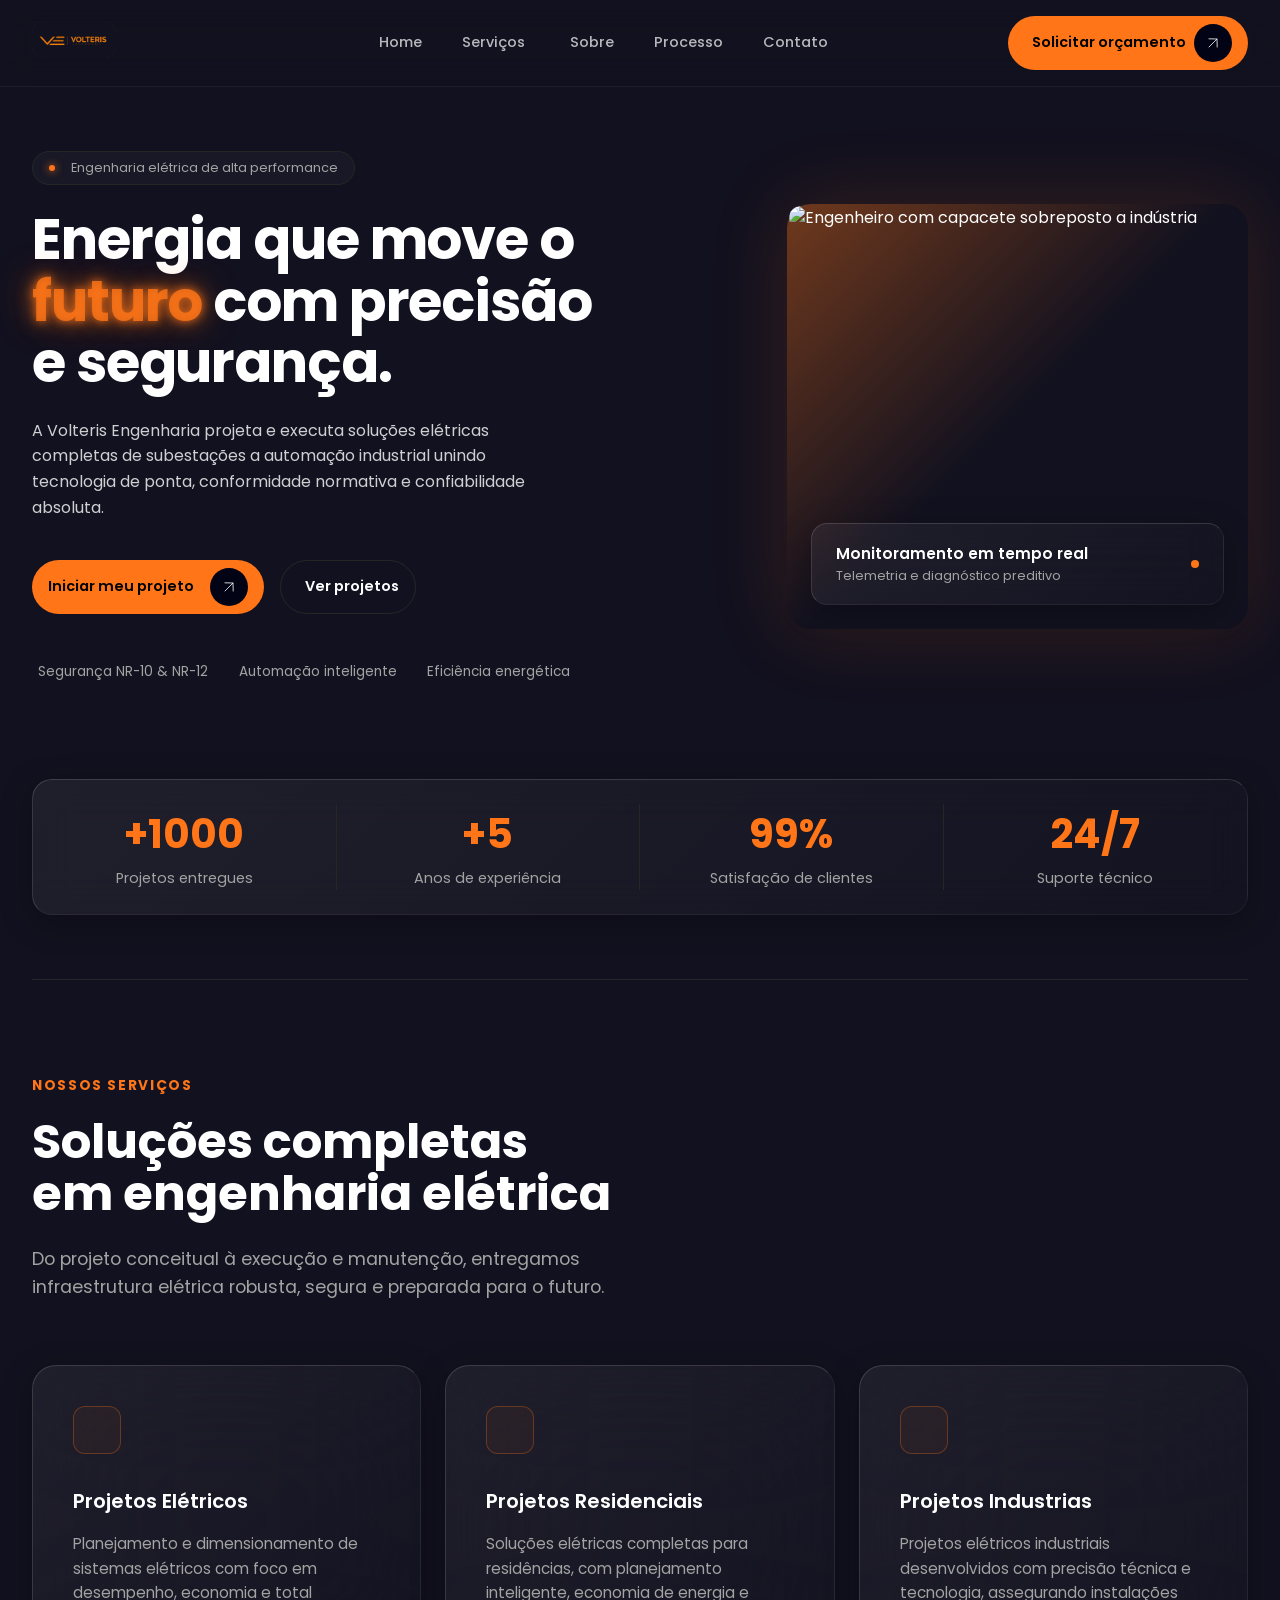
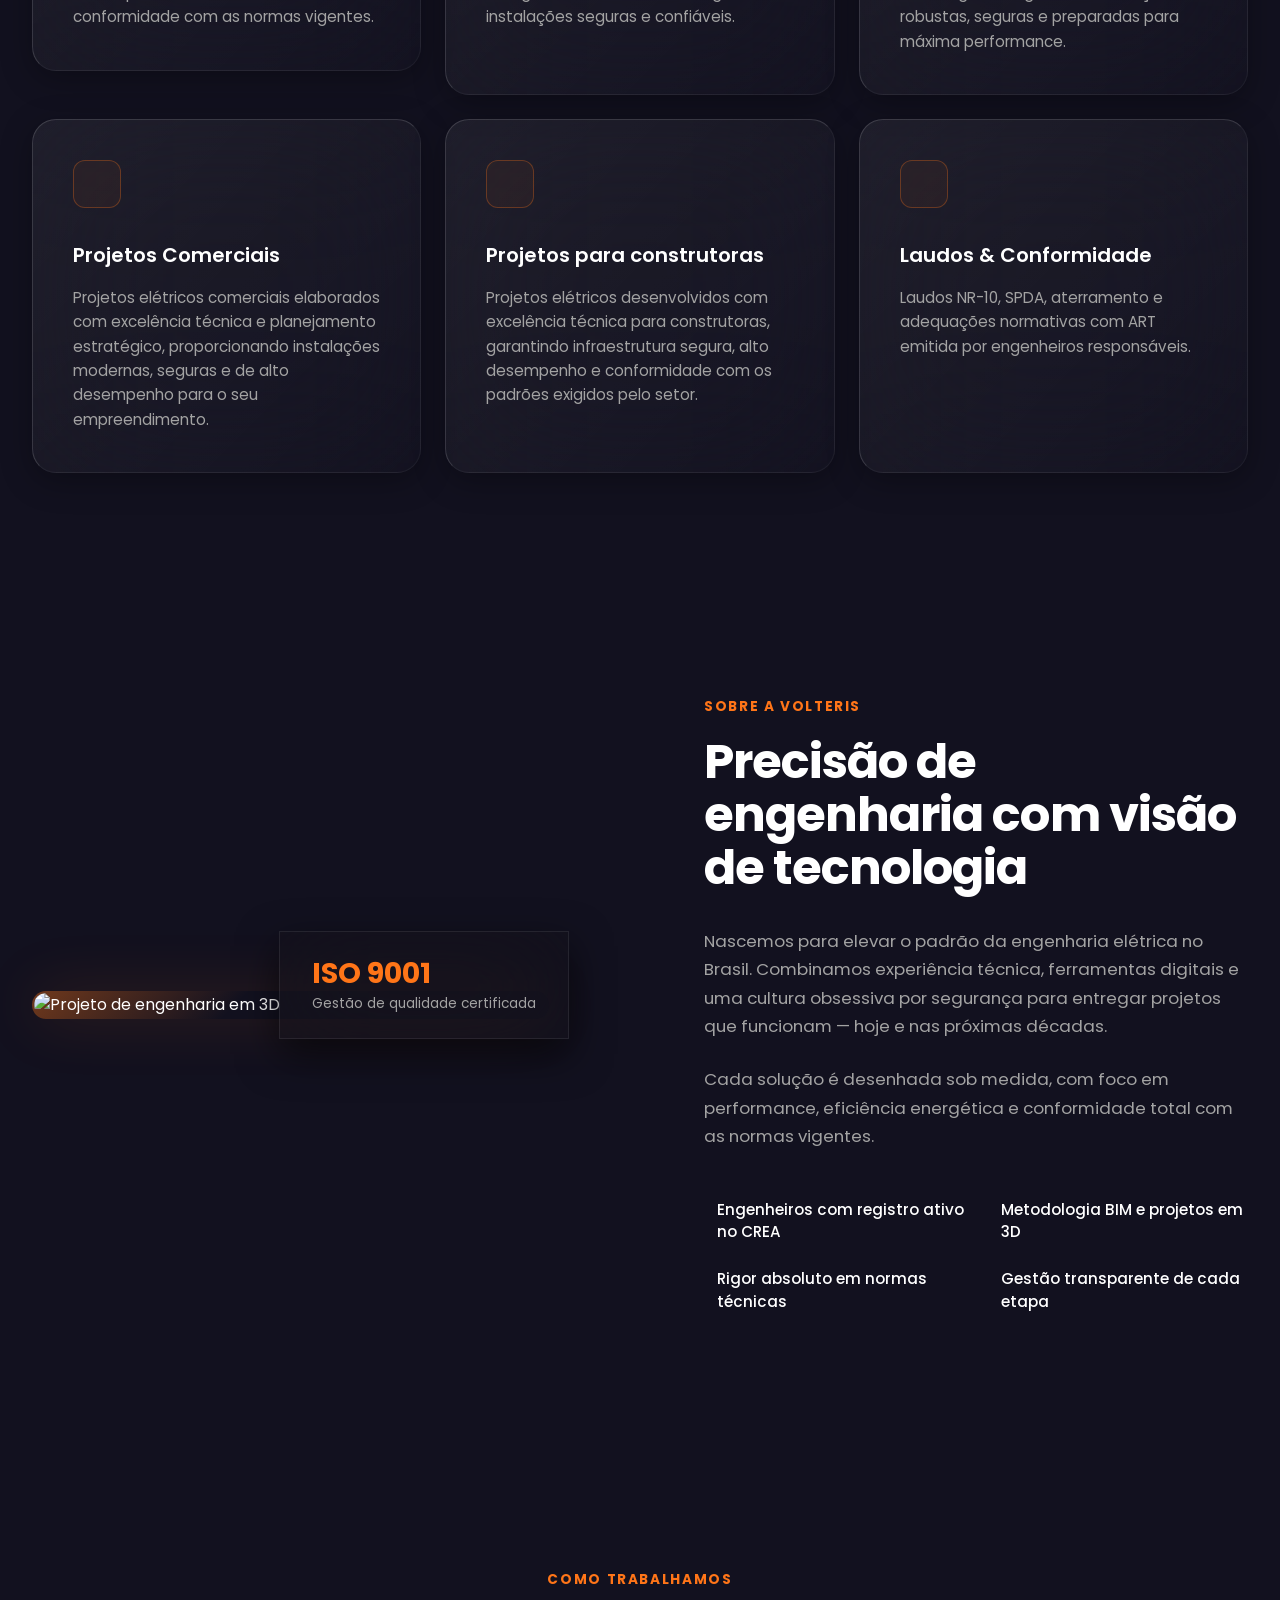
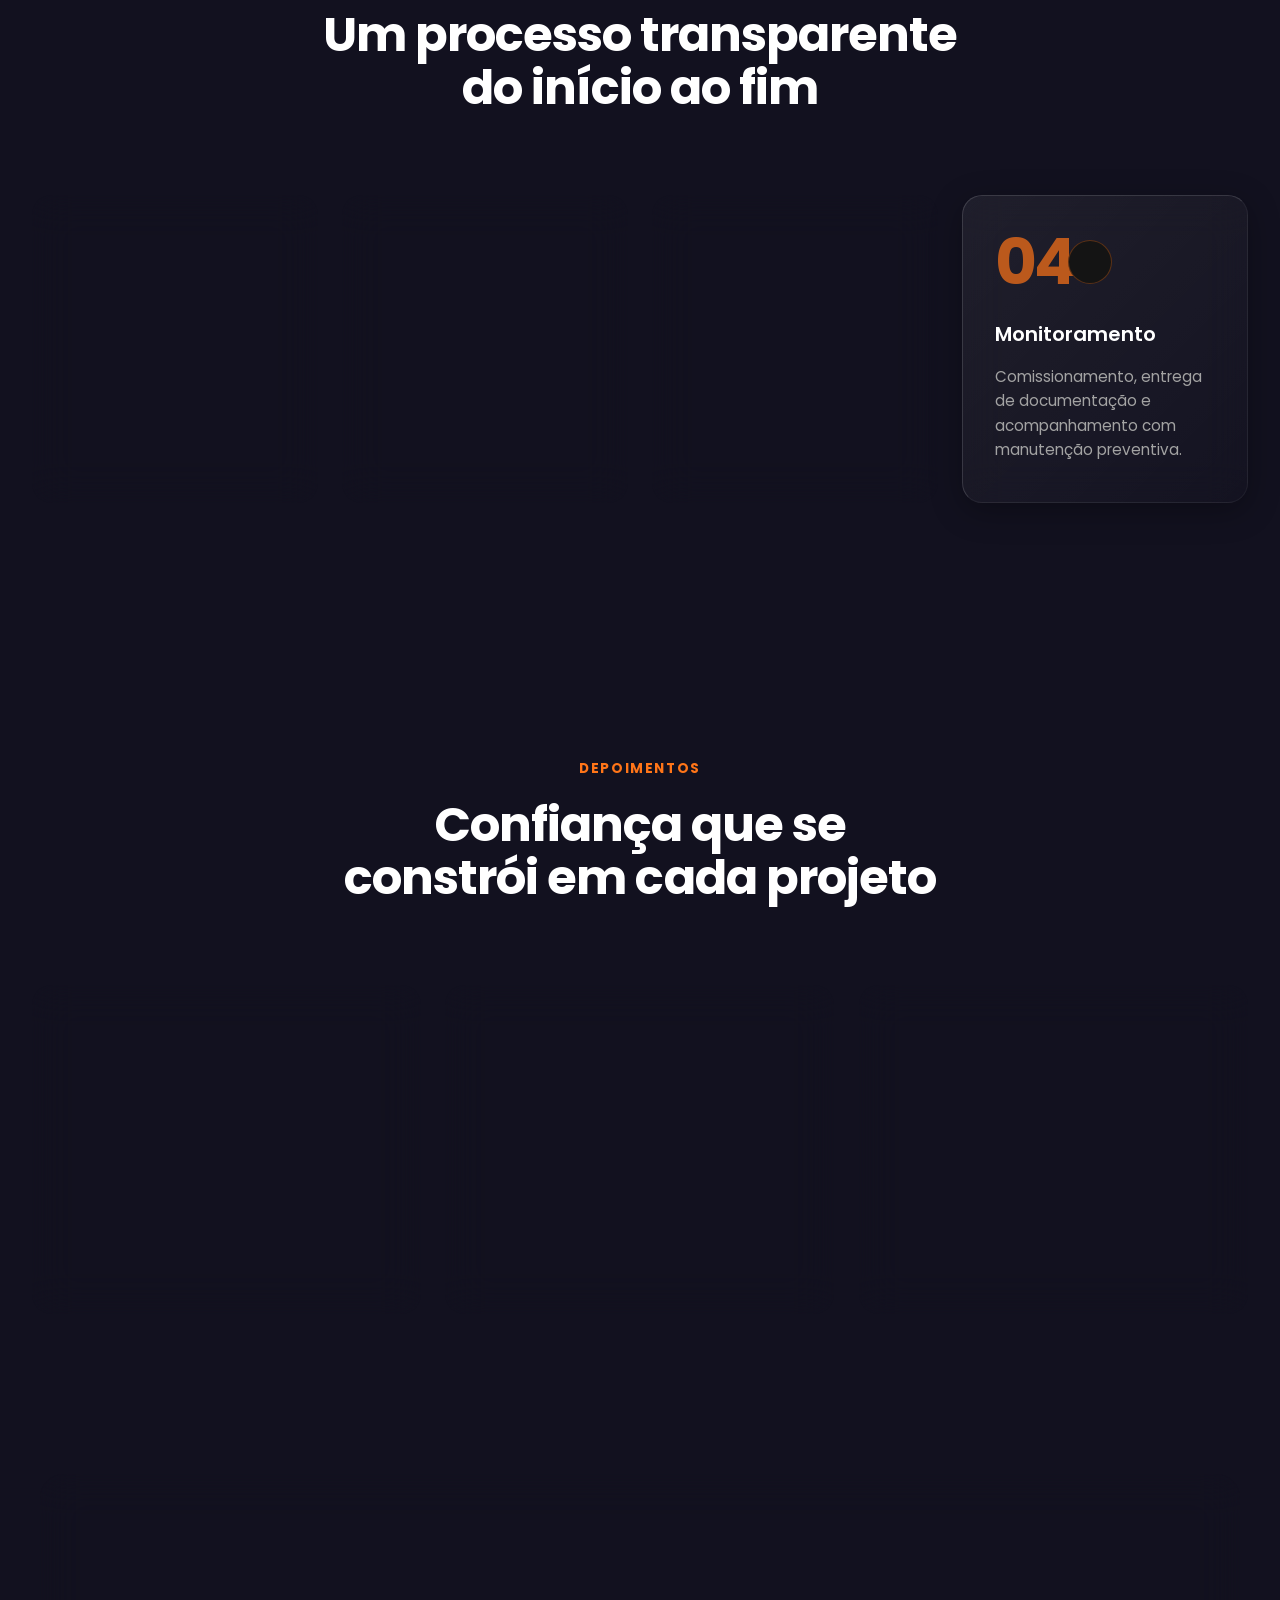
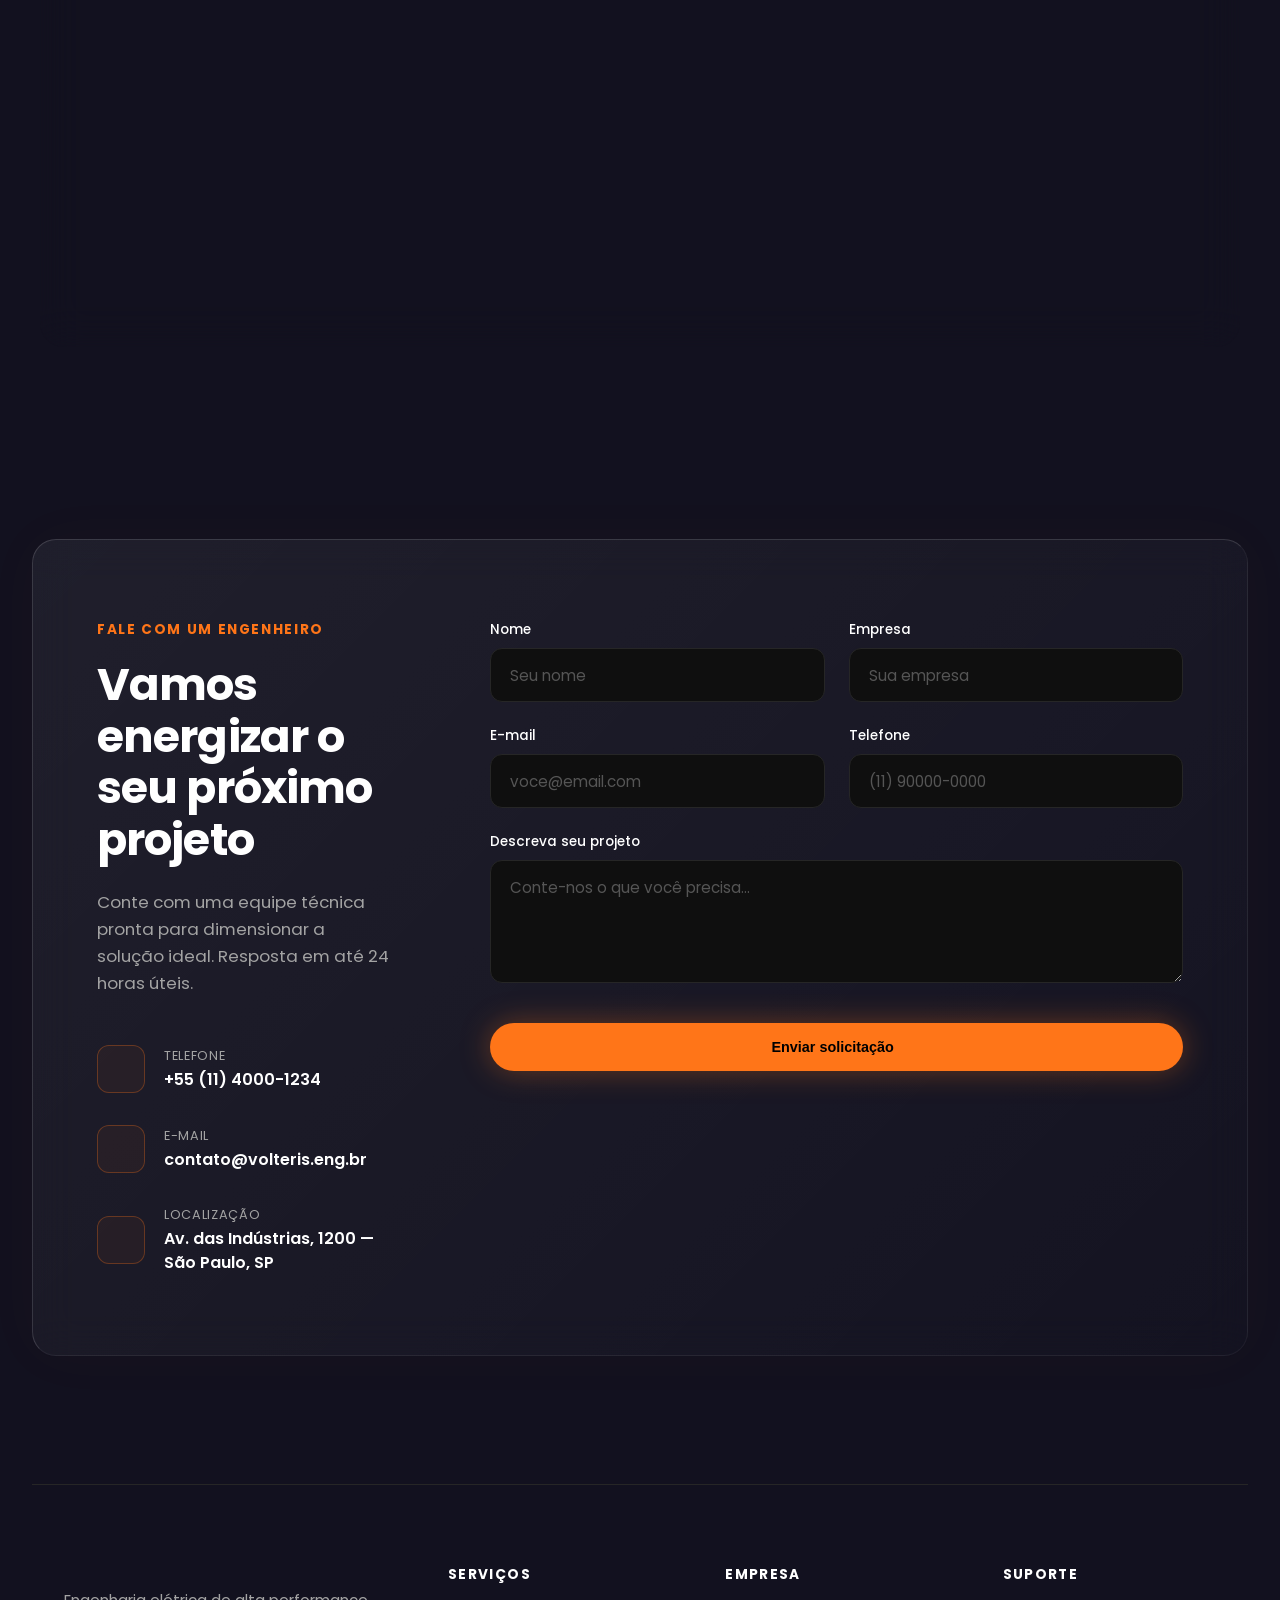
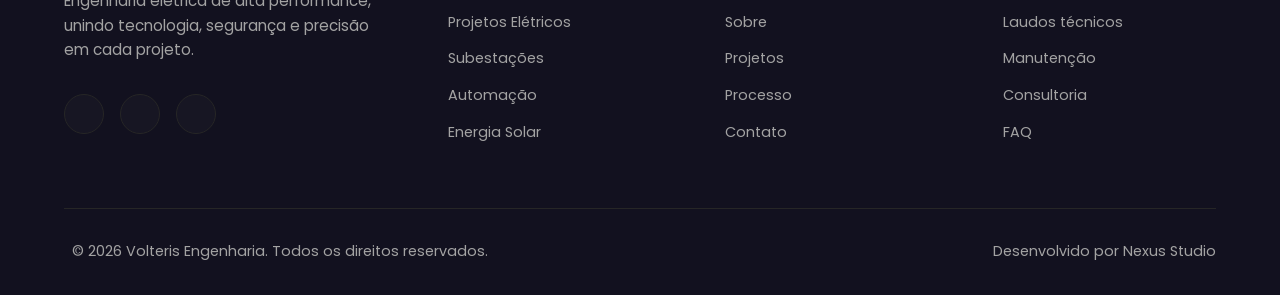
==== commit bbe2f958: "adicionado nova pagina, ajuste no css e js, inclusão de novas imagens" ====
--- a/index.html
+++ b/index.html
@@ -23,7 +23,7 @@
             <div class="logo">
                 <div class="logo-icon">
                     <img src="./img/logo-volteris.svg" alt="logo Volteris Engenharia">
-                </div> 
+                </div>
             </div>
 
             <nav class="nav-links">
@@ -33,8 +33,7 @@
                         Serviços <i class="ph ph-caret-down"></i>
                     </a>
                     <ul class="dropdown-menu">
-                        <li><a href="#">Subestações</a></li>
-                        <li><a href="#">Automação Industrial</a></li>
+                        <li><a href="projetos.html">Projetos</a></li>
                         <li><a href="#">Laudos Técnicos</a></li>
                     </ul>
                 </div>
@@ -130,6 +129,8 @@
 
             <div class="services-grid">
                 <!-- Card 1 -->
+
+                <div class="card-animado">
                 <a href="#" class="service-card">
                     <div class="service-card-top">
                         <div class="service-icon">
@@ -139,10 +140,12 @@
                     </div>
                     <div class="service-content">
                         <h3>Projetos Elétricos</h3>
-                        <p>Projetos de baixa, média e alta tensão com dimensionamento preciso, memorial de cálculo e
-                            aprovação junto à concessionária.</p>
-                    </div>
+                        <p>Planejamento e dimensionamento de sistemas elétricos com foco em desempenho, economia e total
+                            conformidade com as normas vigentes.</p>
+                    </div>
+                    <div class="luz"></div>
                 </a>
+                </div>
 
                 <!-- Card 2 -->
                 <a href="#" class="service-card">
@@ -153,9 +156,9 @@
                         <i class="ph ph-arrow-up-right service-arrow"></i>
                     </div>
                     <div class="service-content">
-                        <h3>Subestações</h3>
-                        <p>Projeto, montagem e manutenção de subestações abrigadas e ao tempo, garantindo continuidade e
-                            segurança operacional.</p>
+                        <h3>Projetos Residenciais</h3>
+                        <p>Soluções elétricas completas para residências, com planejamento inteligente, economia de
+                            energia e instalações seguras e confiáveis.</p>
                     </div>
                 </a>
 
@@ -168,9 +171,9 @@
                         <i class="ph ph-arrow-up-right service-arrow"></i>
                     </div>
                     <div class="service-content">
-                        <h3>Automação Industrial</h3>
-                        <p>Sistemas SCADA, CLPs e integração IoT para controle inteligente, telemetria e otimização de
-                            processos produtivos.</p>
+                        <h3>Projetos Industrias</h3>
+                        <p>Projetos elétricos industriais desenvolvidos com precisão técnica e tecnologia, assegurando
+                            instalações robustas, seguras e preparadas para máxima performance.</p>
                     </div>
                 </a>
 
@@ -183,9 +186,10 @@
                         <i class="ph ph-arrow-up-right service-arrow"></i>
                     </div>
                     <div class="service-content">
-                        <h3>Energia Solar</h3>
-                        <p>Usinas fotovoltaicas on-grid e off-grid com projeto, homologação e monitoramento de geração
-                            em tempo real.</p>
+                        <h3>Projetos Comerciais</h3>
+                        <p>Projetos elétricos comerciais elaborados com excelência técnica e planejamento estratégico,
+                            proporcionando instalações modernas, seguras e de alto desempenho para o seu empreendimento.
+                        </p>
                     </div>
                 </a>
 
@@ -198,9 +202,10 @@
                         <i class="ph ph-arrow-up-right service-arrow"></i>
                     </div>
                     <div class="service-content">
-                        <h3>Eficiência Energética</h3>
-                        <p>Diagnósticos, correção de fator de potência e retrofit para reduzir custos e o consumo da sua
-                            operação.</p>
+                        <h3>Projetos para construtoras</h3>
+                        <p>Projetos elétricos desenvolvidos com excelência técnica para construtoras, garantindo
+                            infraestrutura segura, alto desempenho e conformidade com os padrões exigidos pelo setor.
+                        </p>
                     </div>
                 </a>
 
@@ -218,7 +223,11 @@
                             responsáveis.</p>
                     </div>
                 </a>
-            </div>
+
+                
+            </div>
+
+            
         </section>
 
         <!-- Seção Sobre a Empresa -->
@@ -413,8 +422,9 @@
         <section class="cta-section fade-in">
             <div class="cta-card">
                 <h2>Pronto para elevar o padrão<br>da sua infraestrutura elétrica?</h2>
-                <p>Solicite um diagnóstico técnico gratuito e descubra como a Volteris pode<br>transformar o seu projeto.</p>
-                
+                <p>Solicite um diagnóstico técnico gratuito e descubra como a Volteris pode<br>transformar o seu
+                    projeto.</p>
+
                 <div class="cta-buttons">
                     <a href="#" class="btn btn-primary glow-btn">
                         Solicitar diagnóstico <i class="ph ph-arrow-right"></i>
@@ -430,12 +440,13 @@
         <section class="contact-section fade-in" id="contato">
             <div class="contact-card-wrapper">
                 <div class="contact-grid">
-                    
+
                     <!-- Coluna da Esquerda: Informações -->
                     <div class="contact-info">
                         <span class="kicker">Fale com um engenheiro</span>
                         <h2>Vamos energizar o<br>seu próximo projeto</h2>
-                        <p>Conte com uma equipe técnica pronta para dimensionar a solução ideal. Resposta em até 24 horas úteis.</p>
+                        <p>Conte com uma equipe técnica pronta para dimensionar a solução ideal. Resposta em até 24
+                            horas úteis.</p>
 
                         <div class="contact-channels">
                             <div class="channel-item">
@@ -497,7 +508,8 @@
 
                             <div class="form-group full-width">
                                 <label for="mensagem">Descreva seu projeto</label>
-                                <textarea id="mensagem" rows="4" placeholder="Conte-nos o que você precisa..." required></textarea>
+                                <textarea id="mensagem" rows="4" placeholder="Conte-nos o que você precisa..."
+                                    required></textarea>
                             </div>
 
                             <button type="submit" class="btn btn-primary glow-btn submit-btn">
@@ -514,13 +526,14 @@
         <footer class="footer fade-in">
             <div class="container footer-container">
                 <div class="footer-grid">
-                    
+
                     <!-- Coluna 1: Logo e Descrição -->
                     <div class="footer-col-brand">
                         <div class="logo">
                             <div class="logo-icon"></div>
                         </div>
-                        <p>Engenharia elétrica de alta performance, unindo tecnologia, segurança e precisão em cada projeto.</p>
+                        <p>Engenharia elétrica de alta performance, unindo tecnologia, segurança e precisão em cada
+                            projeto.</p>
                         <div class="footer-socials">
                             <a href="#" class="social-icon"><i class="ph ph-linkedin-logo"></i></a>
                             <a href="#" class="social-icon"><i class="ph ph-instagram-logo"></i></a>
--- a/css/style.css
+++ b/css/style.css
@@ -152,7 +152,6 @@
   background-color: rgba(255, 255, 255, 0.05);
 }
 
-
 /* Hero Section */
 .hero {
   display: grid;
@@ -410,20 +409,51 @@
   gap: 1.5rem;
 }
 
+.service-content{
+  position: relative;
+  z-index: 2;
+  border-radius: 24px;
+
+}
+
+.luz {
+  position: absolute;
+  top: 0;
+  left: 0;
+  opacity: 0;
+  width: 260px;
+  height: 260px;
+  border-radius: 50%;
+  pointer-events: none;
+  background: radial-gradient(
+    circle,
+    rgba(255, 117, 24, 0.55) 0%,
+    rgba(255, 117, 24, 0.28) 35%,
+    rgba(255, 117, 24, 0) 70%
+  );
+  filter: blur(105px);
+  transform: translate(-50%, -50%);
+  z-index: 1;
+  transition: opacity 0.25s ease;
+}
+
 /* Design do Card */
 .service-card {
+  position: relative;
+  overflow: hidden;
+  isolation: isolate;
   background: linear-gradient(
     135deg,
     rgba(255, 255, 255, 0.06) 0%,
     rgba(255, 255, 255, 0.01) 100%
   ) !important;
-  backdrop-filter: blur(20px);
+   backdrop-filter: blur(80px);
   -webkit-backdrop-filter: blur(20px);
   border: 1px solid rgba(255, 255, 255, 0.05);
   border-top: 1px solid rgba(255, 255, 255, 0.15);
   border-left: 1px solid rgba(255, 255, 255, 0.15);
-  box-shadow: 0 8px 32px 0 rgba(0, 0, 0, 0.3);
-  border-radius: 20px;
+  box-shadow: 0 8px 32px 0 rgba(0, 0, 0, 0.3); 
+  border-radius: 24px;
   padding: 2.5rem;
   display: flex;
   flex-direction: column;
@@ -433,14 +463,16 @@
 }
 
 .service-card:hover {
-  background-color: rgba(20, 20, 20, 0.8);
-  border-color: rgba(255, 117, 24, 0.4); /* Acende a borda em laranja sutil */
-  transform: translateY(-5px); /* Efeito de elevação */
-  box-shadow: 0 10px 30px rgba(0, 0, 0, 0.5);
+   background-color: rgba(20, 20, 20, 0.8);
+    border-radius: rgba(255, 117, 24, 0.4);  
+   transform: translateY(-5px);
+   box-shadow: 0 10px 30px rgba(0, 0, 0, 0.5); 
 }
 
 /* Parte superior do Card (Ícone e Seta) */
 .service-card-top {
+  position: relative;
+  z-index: 2;
   display: flex;
   justify-content: space-between;
   align-items: flex-start;
@@ -1162,3 +1194,243 @@
   color: var(--text-secondary);
   font-size: 0.9rem;
 }
+/* =========================================
+   PÁGINA DE SERVIÇOS (INTERNA)
+   ========================================= */
+.services-page {
+    padding: 2rem 0 6rem 0; 
+    background-color: var(--bg-color); 
+    background-image: radial-gradient(circle at 80% 20%, rgba(255, 117, 24, 0.05) 0%, transparent 50%);
+}
+
+.services-container {
+    max-width: 1720px; /* Container bem largo para acomodar os 5 cards */
+    margin: 0 auto;
+    padding: 0 2rem;
+}
+
+/* --- Hero Section --- */
+.services-hero {
+    margin-bottom: 4rem;
+    max-width: 800px;
+}
+
+.services-hero .kicker {
+    display: flex;
+    align-items: center;
+    gap: 0.5rem;
+    color: var(--text-secondary);
+    font-size: 0.85rem;
+    text-transform: uppercase;
+    letter-spacing: 0.1em;
+    font-weight: 600;
+    margin-bottom: 1rem;
+}
+
+.services-hero .kicker .dot {
+    width: 6px;
+    height: 6px;
+    background-color: var(--accent-color);
+    border-radius: 50%;
+}
+
+.services-hero h1 {
+    font-size: 3.5rem;
+    line-height: 1.1;
+    font-weight: 700;
+    color: var(--text-primary);
+    margin-bottom: 1.5rem;
+}
+
+.services-hero h1 .text-accent {
+    color: var(--accent-color);
+}
+
+.services-hero .subtitle {
+    color: var(--text-secondary);
+    font-size: 1.1rem;
+    line-height: 1.6;
+}
+
+/* --- Classe utilitária do Glassmorphism --- */
+.glass-panel {
+    background: linear-gradient(135deg, rgba(255, 255, 255, 0.05) 0%, rgba(255, 255, 255, 0.01) 100%);
+    backdrop-filter: blur(20px);
+    -webkit-backdrop-filter: blur(20px);
+    border: 1px solid rgba(255, 255, 255, 0.05);
+    border-top: 1px solid rgba(255, 255, 255, 0.12);
+    border-left: 1px solid rgba(255, 255, 255, 0.12);
+    box-shadow: 0 8px 32px 0 rgba(0, 0, 0, 0.4);
+    border-radius: 20px;
+}
+
+/* --- Grid de Cards (5 colunas) --- */
+.services-gallery-grid {
+    display: grid;
+    grid-template-columns: repeat(5, 1fr);
+    gap: 1.5rem;
+    margin-bottom: 4rem;
+}
+
+.detailed-card {
+    display: flex;
+    flex-direction: column;
+    text-decoration: none;
+    overflow: hidden; /* Para a imagem não vazar do border-radius */
+    transition: all 0.4s cubic-bezier(0.16, 1, 0.3, 1);
+    position: relative;
+}
+
+.detailed-card:hover {
+    transform: translateY(-5px);
+    border-color: rgba(255, 117, 24, 0.3);
+    background: linear-gradient(135deg, rgba(255, 255, 255, 0.08) 0%, rgba(255, 255, 255, 0.02) 100%);
+}
+
+.card-img {
+    height: 180px;
+    width: 100%;
+    overflow: hidden;
+}
+
+.card-img img {
+    width: 100%;
+    height: 100%;
+    object-fit: cover;
+    transition: transform 0.5s ease;
+}
+
+.detailed-card:hover .card-img img {
+    transform: scale(1.05);
+}
+
+.card-body {
+    padding: 2rem 1.5rem;
+    display: flex;
+    flex-direction: column;
+    flex-grow: 1;
+}
+
+.card-icon {
+    width: 40px;
+    height: 40px;
+    border-radius: 10px;
+    border: 1px solid rgba(255, 117, 24, 0.4);
+    display: flex;
+    align-items: center;
+    justify-content: center;
+    color: var(--accent-color);
+    font-size: 1.5rem;
+    margin-bottom: 1.5rem;
+}
+
+.card-body h3 {
+    color: var(--text-primary);
+    font-size: 1.1rem;
+    font-weight: 600;
+    margin-bottom: 0.8rem;
+}
+
+.card-body p {
+    color: var(--text-secondary);
+    font-size: 0.85rem;
+    line-height: 1.6;
+    margin-bottom: 2rem;
+    flex-grow: 1;
+}
+
+.card-arrow {
+    align-self: flex-end;
+    color: var(--accent-color);
+    font-size: 1.2rem;
+    opacity: 0.5;
+    transition: opacity 0.3s ease;
+}
+
+.detailed-card:hover .card-arrow {
+    opacity: 1;
+}
+
+/* --- Banner Inferior (Trust Banner) --- */
+.trust-banner {
+    display: flex;
+    align-items: center;
+    justify-content: space-between;
+    padding: 2.5rem 3rem;
+    gap: 2rem;
+    background: linear-gradient(135deg, rgba(255, 255, 255, 0.05) 0%, rgba(255, 255, 255, 0.01) 100%);
+    backdrop-filter: blur(20px);
+    -webkit-backdrop-filter: blur(20px);
+    border: 1px solid rgba(255, 255, 255, 0.05);
+    border-top: 1px solid rgba(255, 255, 255, 0.12);
+    border-left: 1px solid rgba(255, 255, 255, 0.12);
+    box-shadow: 0 8px 32px 0 rgba(0, 0, 0, 0.4);
+}
+
+.trust-main {
+    display: flex;
+    align-items: center;
+    gap: 1.5rem;
+    flex: 1.2;
+    padding-right: 2rem;
+    border-right: 1px solid rgba(255, 255, 255, 0.08);
+}
+
+.trust-icon-large {
+    width: 56px;
+    height: 56px;
+    border-radius: 50%;
+    border: 1px solid var(--accent-color);
+    display: flex;
+    align-items: center;
+    justify-content: center;
+    color: var(--accent-color);
+    font-size: 1.8rem;
+    flex-shrink: 0;
+}
+
+.trust-main-text h4 {
+    color: var(--text-primary);
+    font-size: 1.1rem;
+    font-weight: 600;
+    margin-bottom: 0.4rem;
+}
+
+.trust-main-text p {
+    color: var(--text-secondary);
+    font-size: 0.85rem;
+    line-height: 1.5;
+}
+
+.trust-features {
+    display: flex;
+    gap: 3rem;
+    flex: 2;
+    justify-content: space-around;
+}
+
+.trust-item {
+    display: flex;
+    align-items: center;
+    gap: 1rem;
+}
+
+.trust-item i {
+    color: var(--accent-color);
+    font-size: 1.5rem;
+}
+
+.trust-item-text h5 {
+    color: var(--text-primary);
+    font-size: 0.9rem;
+    font-weight: 500;
+    margin-bottom: 0.2rem;
+}
+
+.trust-item-text span {
+    color: var(--text-secondary);
+    font-size: 0.8rem;
+}
+
+
+
--- a/css/responsive.css
+++ b/css/responsive.css
@@ -191,4 +191,63 @@
         gap: 1rem;
         text-align: center;
     }
+}
+
+@media (max-width: 900px) {
+    .services-gallery-grid {
+        grid-template-columns: repeat(2, 1fr); /* Reduz para 2 colunas */
+    }
+    .trust-features {
+        flex-direction: column;
+        gap: 1.5rem;
+    }
+    .services-hero h1 {
+        font-size: 2.8rem;
+    }
+}
+
+@media (max-width: 600px) {
+    .services-gallery-grid {
+        grid-template-columns: 1fr; /* 1 coluna no celular */
+    }
+}
+
+/* --- Responsividade --- */
+@media (max-width: 1400px) {
+    .services-gallery-grid {
+        grid-template-columns: repeat(3, 1fr); /* Reduz para 3 colunas */
+    }
+    .trust-banner {
+        flex-direction: column;
+        align-items: flex-start;
+    }
+    .trust-main {
+        border-right: none;
+        border-bottom: 1px solid rgba(255, 255, 255, 0.08);
+        padding-right: 0;
+        padding-bottom: 2rem;
+    }
+    .trust-features {
+        width: 100%;
+        justify-content: space-between;
+    }
+}
+
+@media (max-width: 900px) {
+    .services-gallery-grid {
+        grid-template-columns: repeat(2, 1fr); /* Reduz para 2 colunas */
+    }
+    .trust-features {
+        flex-direction: column;
+        gap: 1.5rem;
+    }
+    .services-hero h1 {
+        font-size: 2.8rem;
+    }
+}
+
+@media (max-width: 600px) {
+    .services-gallery-grid {
+        grid-template-columns: 1fr; /* 1 coluna no celular */
+    }
 }
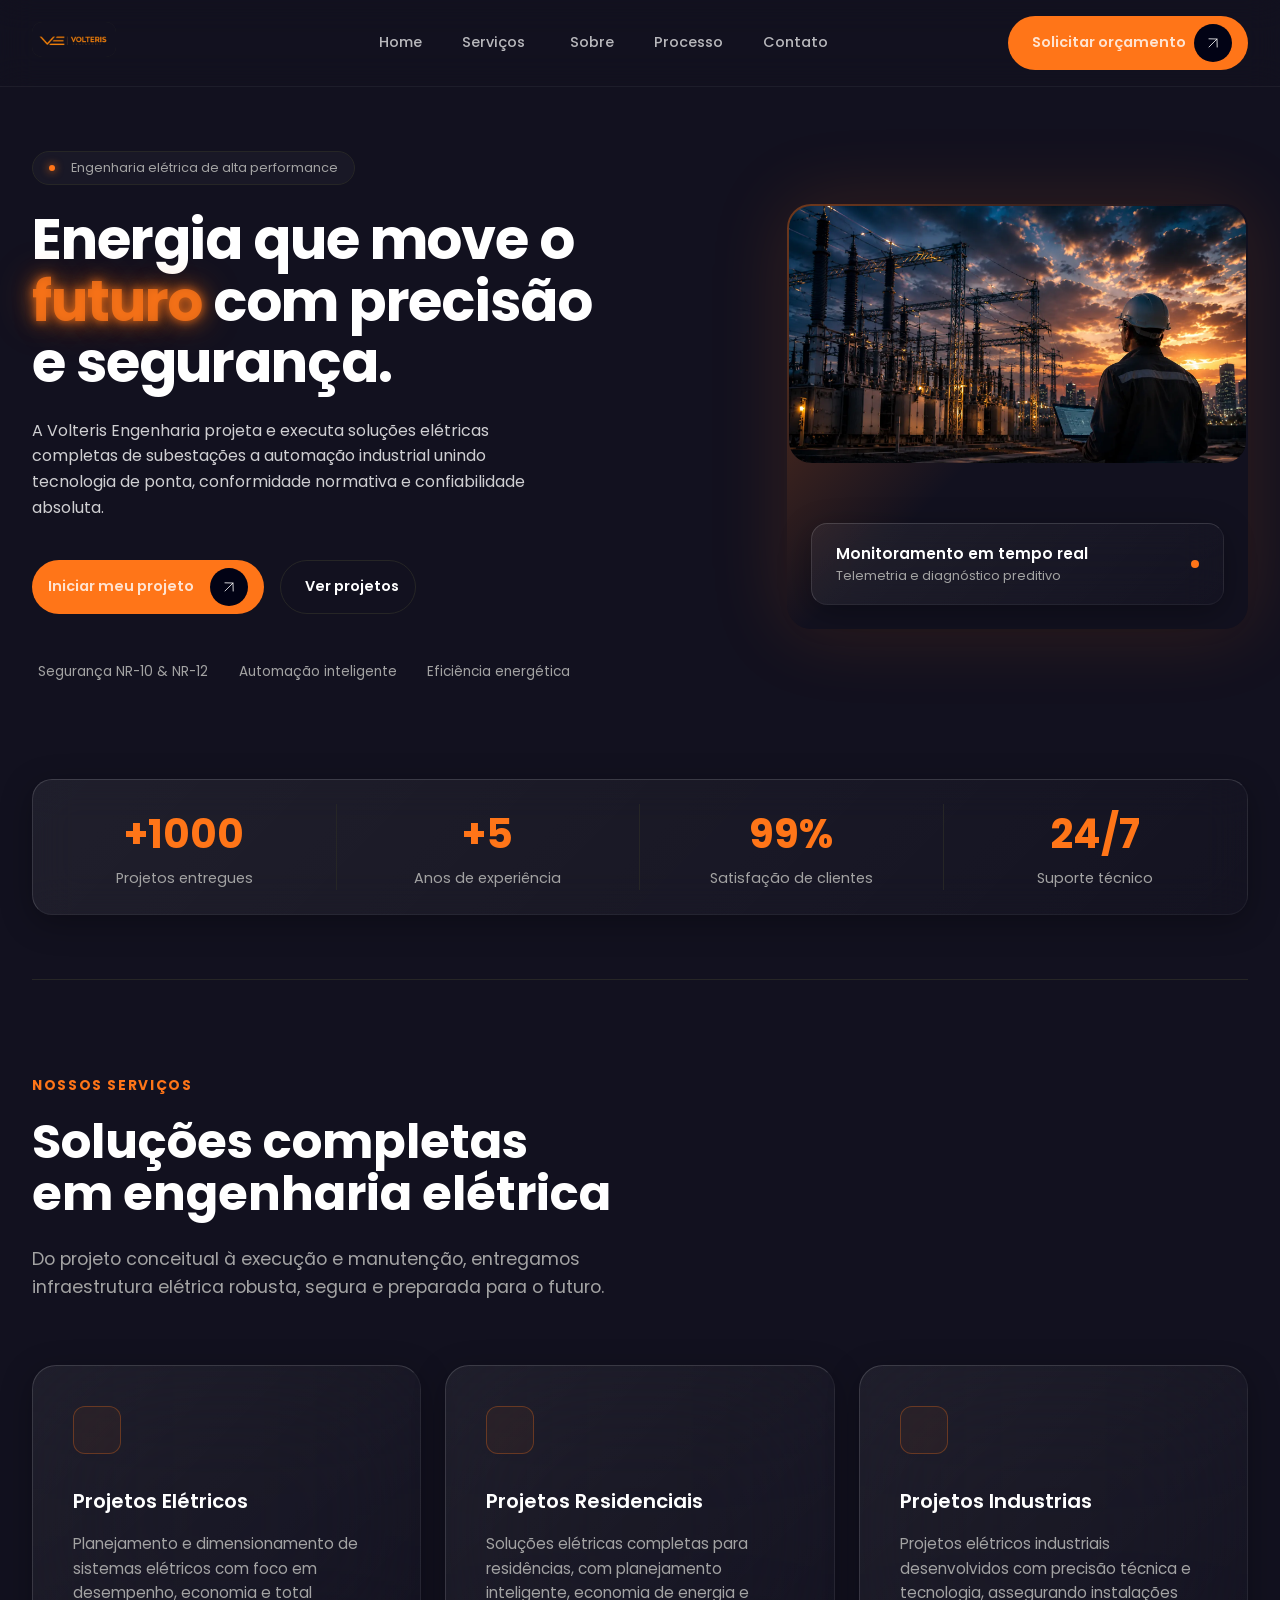
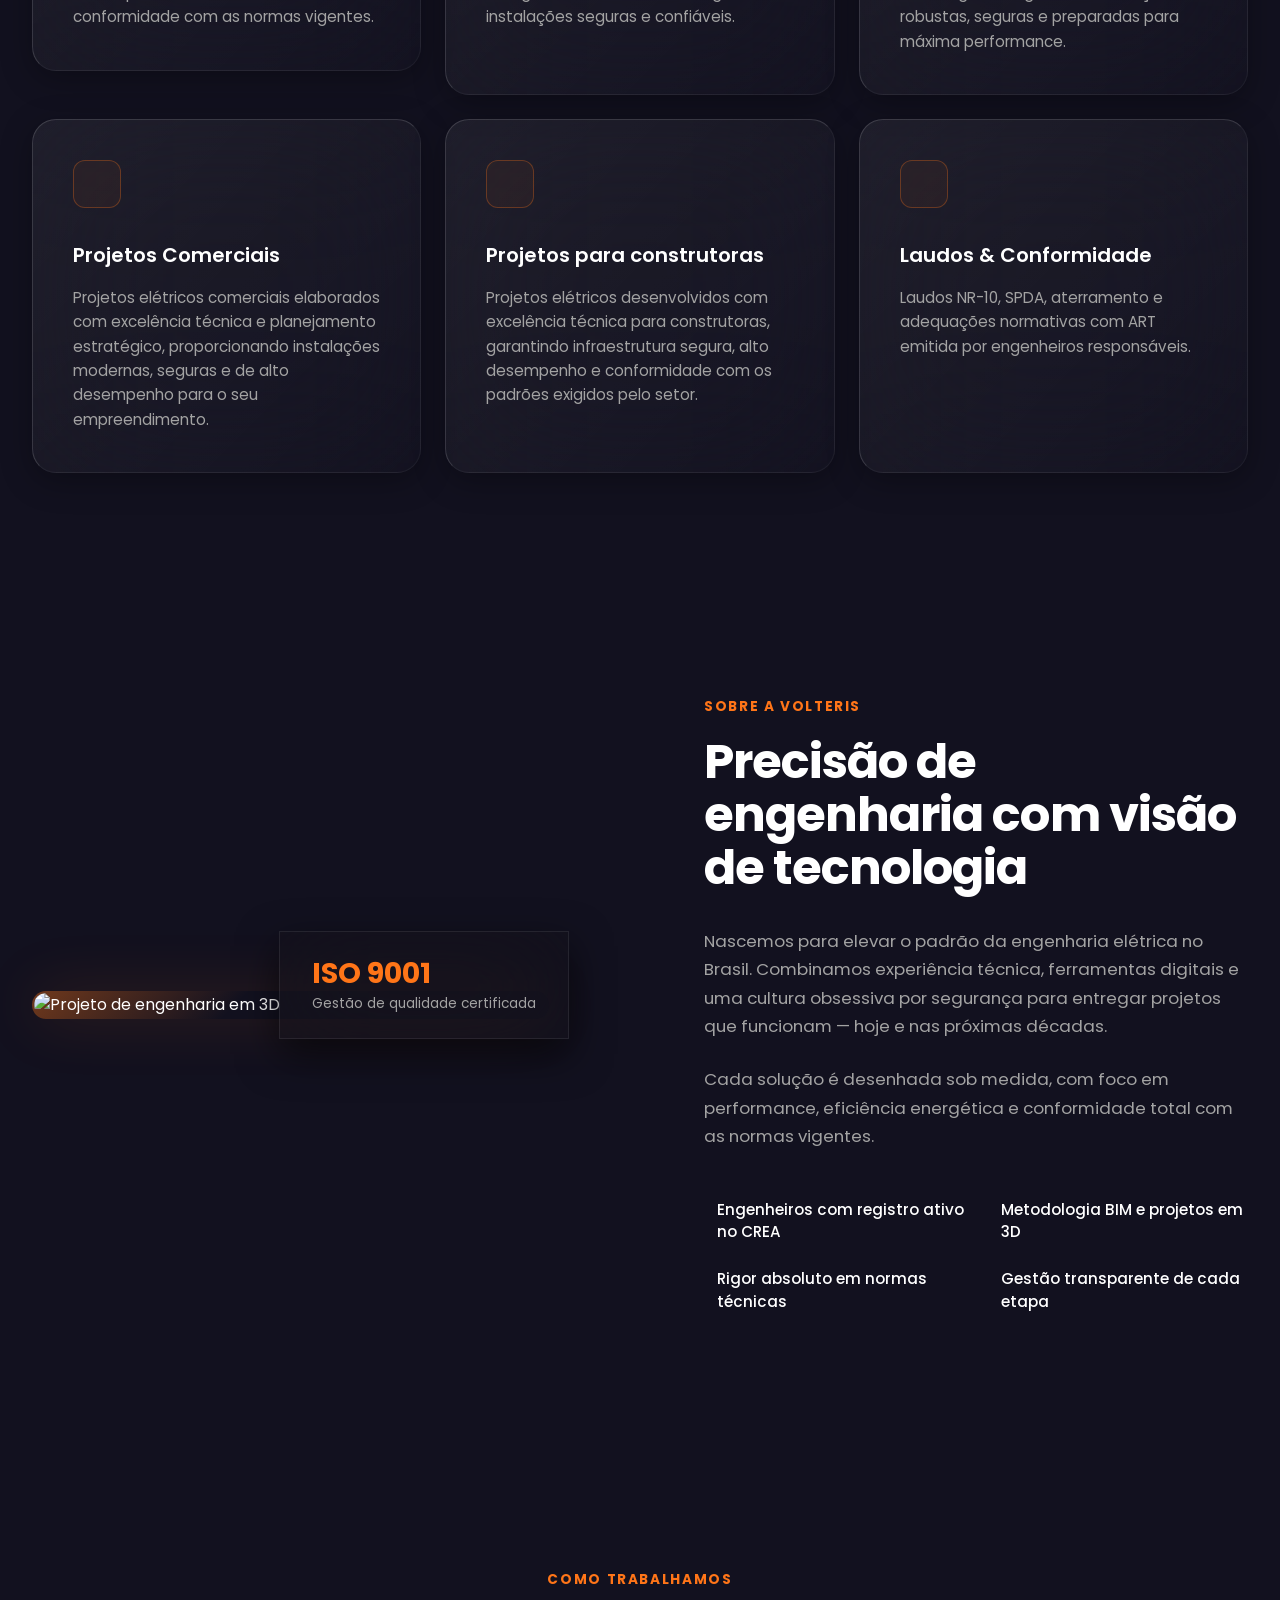
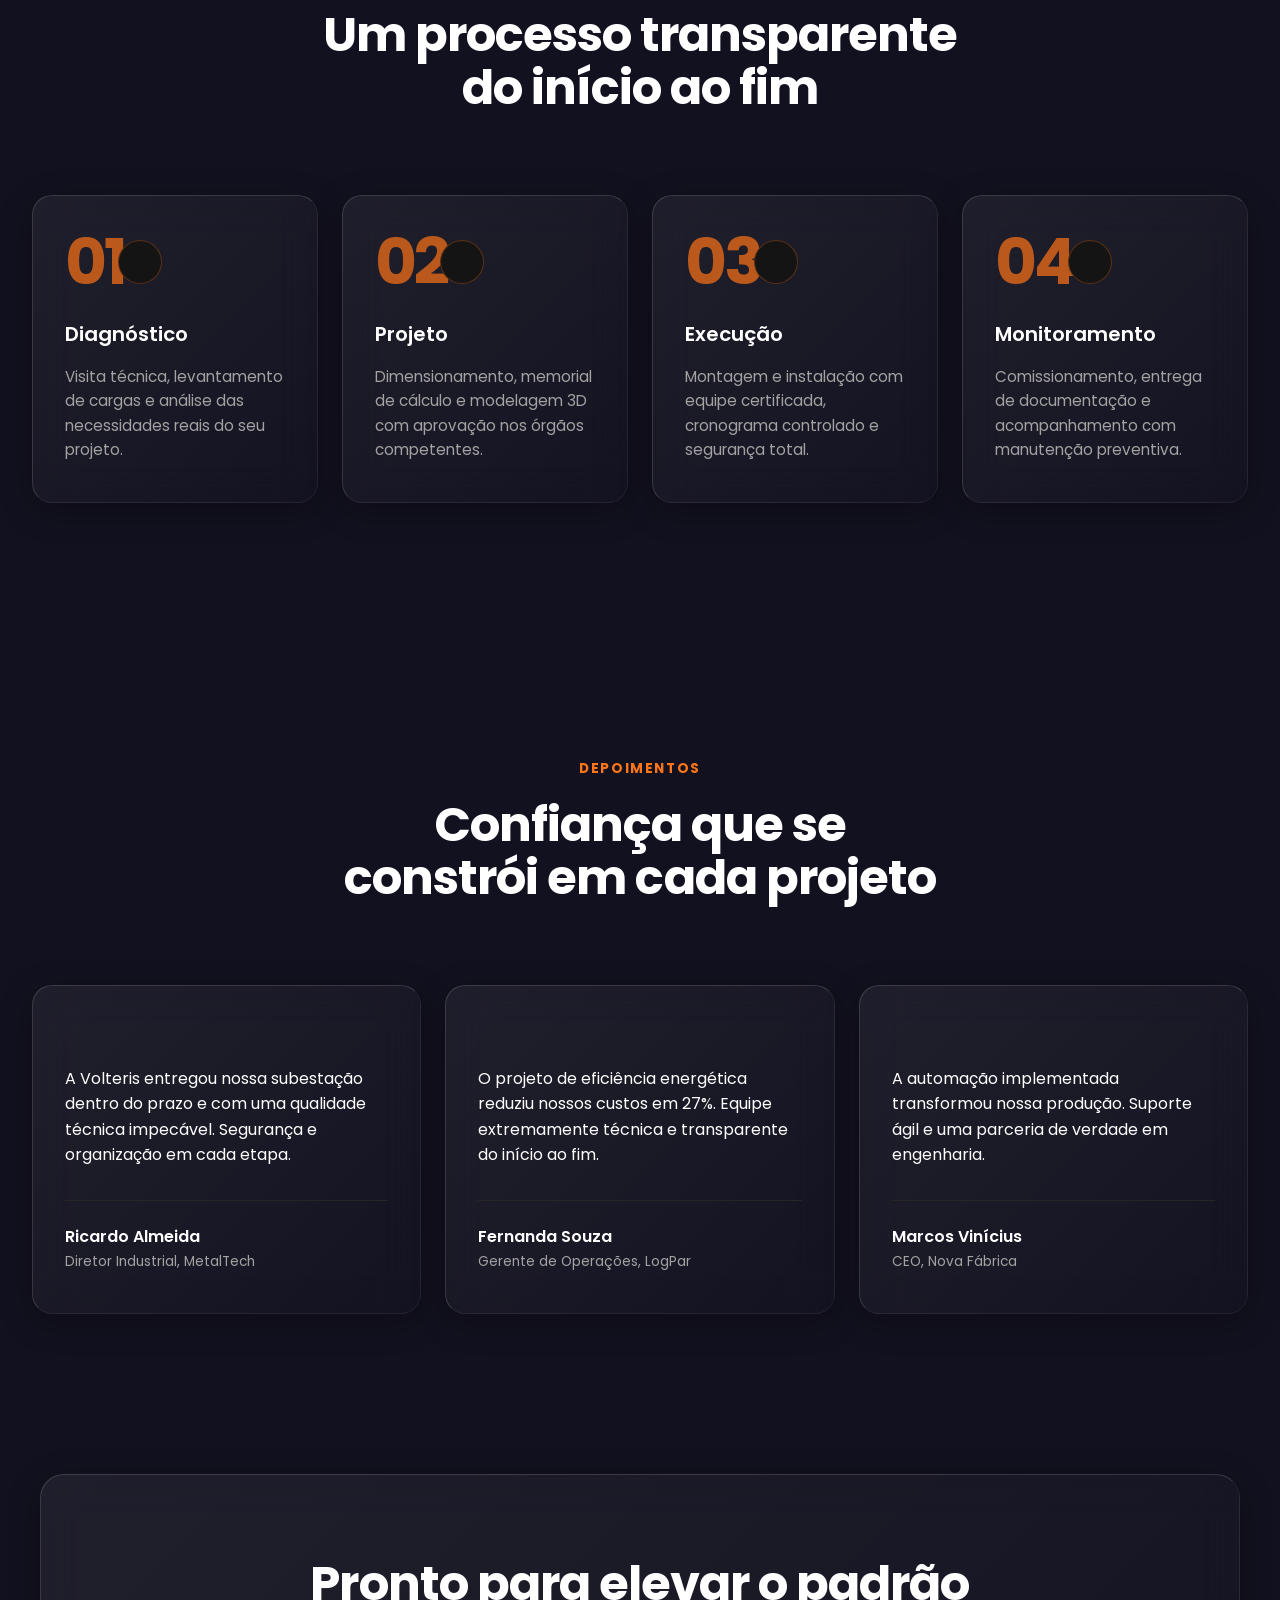
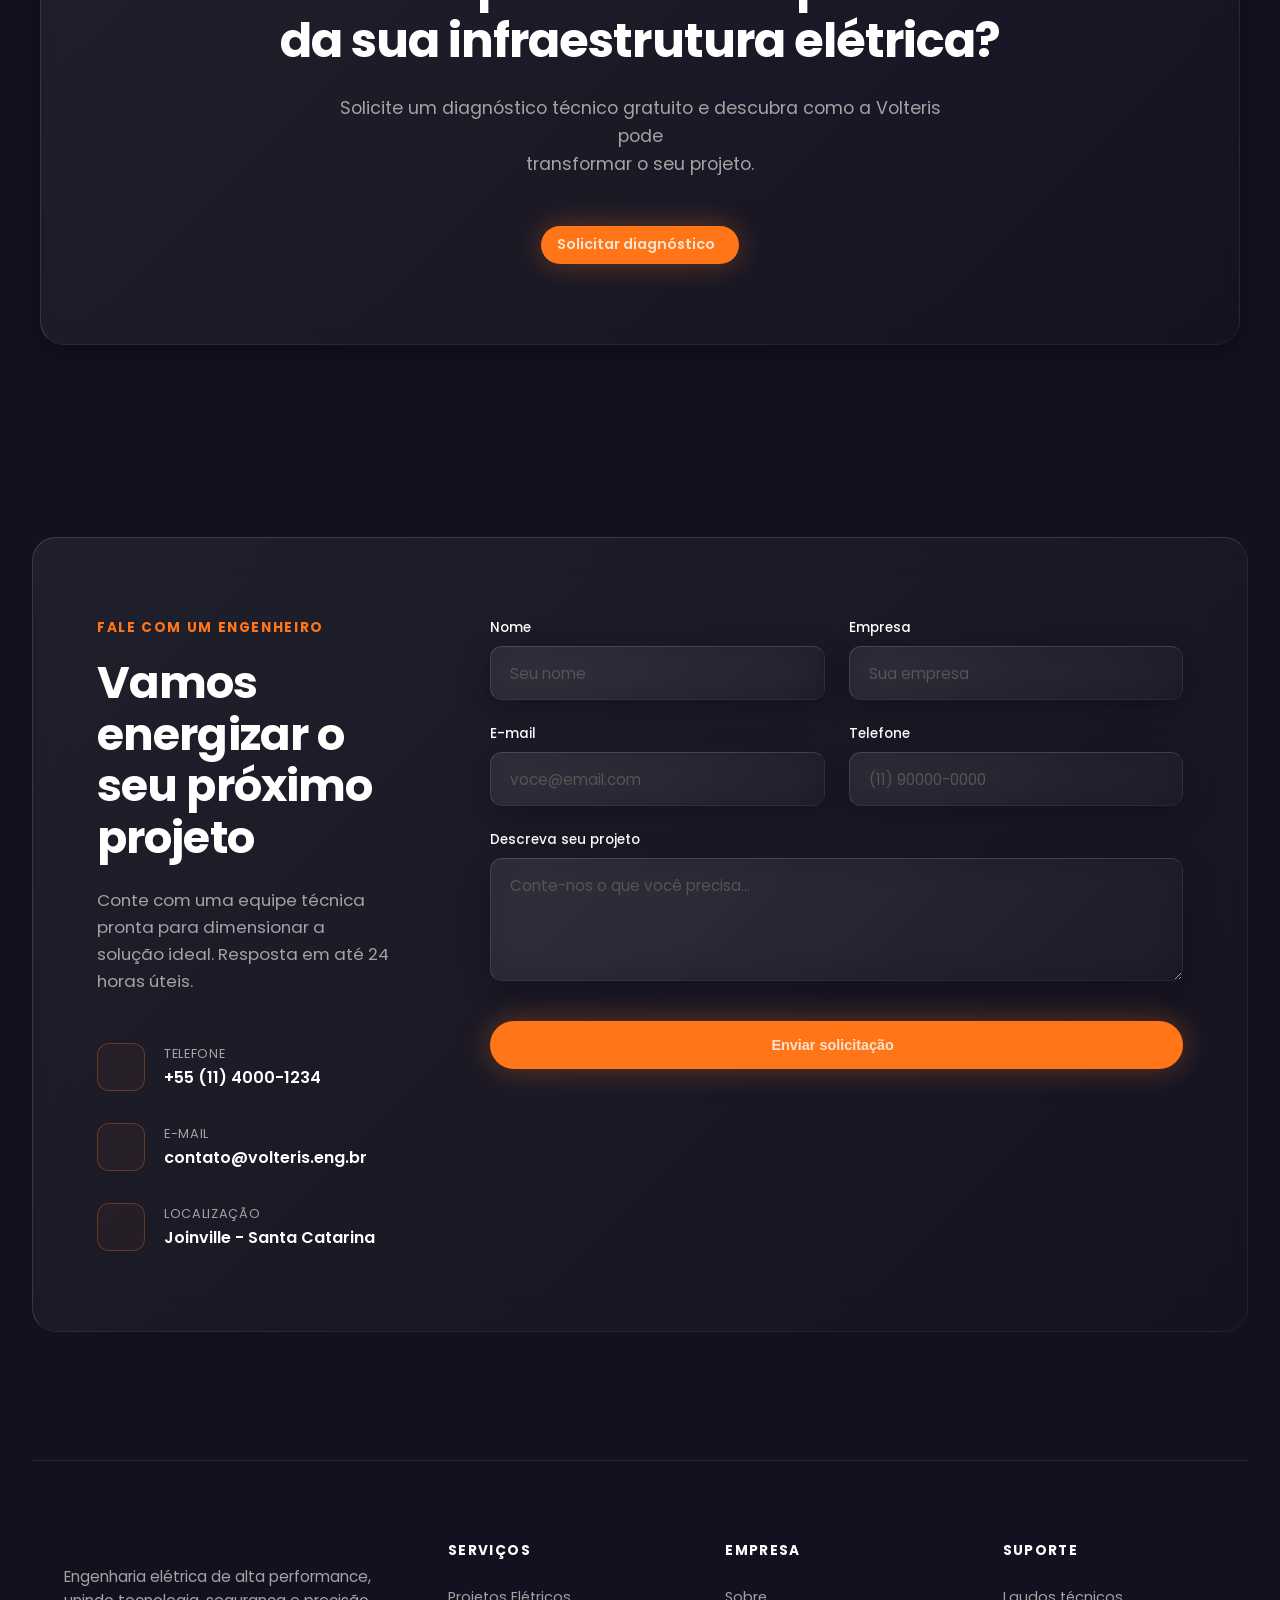
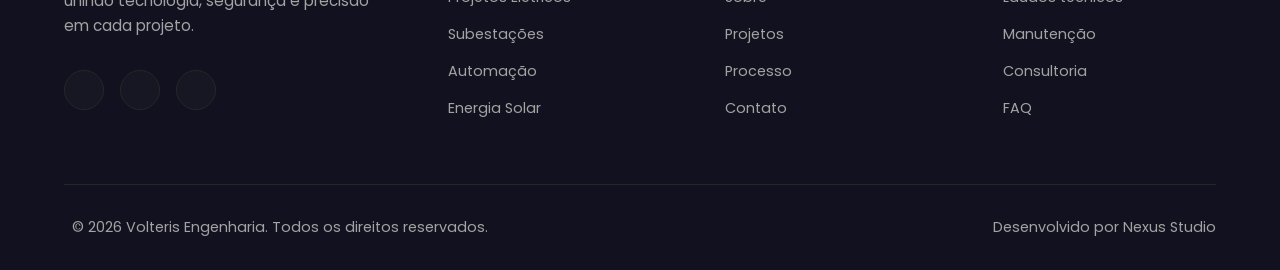
==== commit 720a3615: "Inlcusão de novas imagens Inserido preloader no projeto" ====
--- a/index.html
+++ b/index.html
@@ -17,7 +17,16 @@
     <script src="https://unpkg.com/@phosphor-icons/web"></script>
 </head>
 
-<body>
+<body class="is-loading">
+    <div class="preloader" aria-label="Carregando pagina" role="status">
+        <div class="preloader-content">
+            <img src="./img/logo-volteris.svg" alt="Volteris Engenharia" class="preloader-logo">
+            <div class="preloader-bar" aria-hidden="true">
+                <span class="preloader-progress" data-loader-progress></span>
+            </div>
+        </div>
+    </div>
+
     <header class="navbar">
         <div class="container nav-container">
             <div class="logo">
@@ -27,7 +36,7 @@
             </div>
 
             <nav class="nav-links">
-                <a href="#" class="nav-link">Home</a>
+                <a href="#home" class="nav-link">Home</a>
                 <div class="dropdown">
                     <a href="#" class="nav-link dropdown-toggle">
                         Serviços <i class="ph ph-caret-down"></i>
@@ -37,12 +46,12 @@
                         <li><a href="#">Laudos Técnicos</a></li>
                     </ul>
                 </div>
-                <a href="#" class="nav-link">Sobre</a>
-                <a href="#" class="nav-link">Processo</a>
-                <a href="#" class="nav-link">Contato</a>
+                <a href="#sobre" class="nav-link">Sobre</a>
+                <a href="#processo" class="nav-link">Processo</a>
+                <a href="#contato" class="nav-link">Contato</a>
             </nav>
 
-            <a href="#" class="btn btn-primary cta-btn">
+            <a href="https://wa.me/5547988958961?text=Olá! Gostaria de mais informações." target="_blank" class="btn btn-primary cta-btn"> 
                 <i class="ph "></i> Solicitar orçamento
                 <img src="./img/seta-icon.svg" alt="">
             </a>
@@ -50,7 +59,7 @@
     </header>
 
     <main class="container">
-        <section class="hero">
+        <section class="hero" id="home">
             <div class="hero-content fade-in">
                 <div class="badge">
                     <span class="dot"></span> Engenharia elétrica de alta performance
@@ -64,11 +73,11 @@
                 </p>
 
                 <div class="cta-group">
-                    <a href="#" class="btn btn-primary">
+                    <a href="https://wa.me/5547988958961?text=Olá! Gostaria de mais informações." target="_blank" class="btn btn-primary">
                         Iniciar meu projeto <i class="ph"></i>
                         <img src="./img/seta-icon.svg" alt="">
                     </a>
-                    <a href="#" class="btn btn-secondary">
+                    <a href="projetos.html" class="btn btn-secondary">
                         <i class="ph ph-play-circle"></i> Ver projetos
                     </a>
                 </div>
@@ -87,7 +96,7 @@
             </div>
 
             <div class="hero-image-wrapper fade-in">
-                <img src="" alt="Engenheiro com capacete sobreposto a indústria" class="hero-image">
+                <img src="./img/hero-card.webp" alt="homem olhando a obra" class="hero-image">
 
                 <div class="image-overlay-card">
                     <div class="overlay-text">
@@ -231,7 +240,7 @@
         </section>
 
         <!-- Seção Sobre a Empresa -->
-        <section class="about-section fade-in">
+        <section class="about-section fade-in" id="sobre">
             <div class="about-grid">
                 <!-- Coluna da Imagem -->
                 <div class="about-image-wrapper">
@@ -282,7 +291,7 @@
         </section>
 
         <!-- Seção Como Trabalhamos -->
-        <section class="process-section fade-in">
+        <section class="process-section fade-in" id="processo">
             <div class="process-header">
                 <span class="kicker">Como trabalhamos</span>
                 <h2>Um processo transparente<br>do início ao fim</h2>
@@ -426,11 +435,8 @@
                     projeto.</p>
 
                 <div class="cta-buttons">
-                    <a href="#" class="btn btn-primary glow-btn">
+                    <a href="https://wa.me/5547988958961?text=Olá! Gostaria de mais informações." class="btn btn-primary glow-btn">
                         Solicitar diagnóstico <i class="ph ph-arrow-right"></i>
-                    </a>
-                    <a href="#" class="btn btn-secondary phone-btn">
-                        <i class="ph ph-phone-call"></i> Falar agora
                     </a>
                 </div>
             </div>
@@ -475,7 +481,7 @@
                                 </div>
                                 <div class="channel-text">
                                     <span>Localização</span>
-                                    <strong>Av. das Indústrias, 1200 — São Paulo, SP</strong>
+                                    <strong>Joinville - Santa Catarina</strong>
                                 </div>
                             </div>
                         </div>
@@ -593,4 +599,4 @@
     <script src="./js/script.js"></script>
 </body>
 
-</html>+</html>
--- a/css/style.css
+++ b/css/style.css
@@ -8,12 +8,75 @@
   --accent-hover: #ff8c3a;
 }
 
+html {
+  scroll-behavior: smooth;
+}
+
 body {
   background-color: var(--bg-color);
   color: var(--text-primary);
   font-family: poppins, sans-serif;
   line-height: 1.5;
   overflow-x: hidden;
+}
+
+body.is-loading {
+  overflow: hidden;
+}
+
+.preloader {
+  position: fixed;
+  inset: 0;
+  z-index: 9999;
+  display: flex;
+  align-items: center;
+  justify-content: center;
+  background-color: var(--bg-color);
+  transition:
+    opacity 0.45s ease,
+    visibility 1s ease;
+}
+
+.preloader.is-hidden {
+  opacity: 0;
+  visibility: hidden;
+  pointer-events: none;
+}
+
+.preloader-content {
+  width: min(320px, calc(100vw - 3rem));
+  display: flex;
+  flex-direction: column;
+  align-items: center;
+  gap: 2rem;
+}
+
+.preloader-logo {
+  width: min(220px, 72vw);
+  height: auto;
+  padding: 1rem;
+  border-radius: 16px;
+  background-color: rgba(255, 255, 255, 0.04);
+  border: 1px solid rgba(255, 255, 255, 0.08);
+  box-shadow: 0 24px 80px rgba(0, 0, 0, 0.28);
+}
+
+.preloader-bar {
+  width: 100%;
+  height: 6px;
+  overflow: hidden;
+  border-radius: 999px;
+  background-color: rgba(255, 255, 255, 0.1);
+}
+
+.preloader-progress {
+  display: block;
+  width: 0%;
+  height: 100%;
+  border-radius: inherit;
+  background: linear-gradient(90deg, var(--accent-color), var(--accent-hover));
+  box-shadow: 0 0 18px rgba(255, 117, 24, 0.45);
+  transition: width 0.2s ease;
 }
 
 .container {
@@ -132,7 +195,7 @@
 
 .btn-primary {
   background-color: var(--accent-color);
-  color: black;
+  color: rgb(255, 255, 255, 0.8);
   border: none;
 }
 
@@ -409,11 +472,10 @@
   gap: 1.5rem;
 }
 
-.service-content{
+.service-content {
   position: relative;
   z-index: 2;
   border-radius: 24px;
-
 }
 
 .luz {
@@ -447,12 +509,12 @@
     rgba(255, 255, 255, 0.06) 0%,
     rgba(255, 255, 255, 0.01) 100%
   ) !important;
-   backdrop-filter: blur(80px);
+  backdrop-filter: blur(80px);
   -webkit-backdrop-filter: blur(20px);
   border: 1px solid rgba(255, 255, 255, 0.05);
   border-top: 1px solid rgba(255, 255, 255, 0.15);
   border-left: 1px solid rgba(255, 255, 255, 0.15);
-  box-shadow: 0 8px 32px 0 rgba(0, 0, 0, 0.3); 
+  box-shadow: 0 8px 32px 0 rgba(0, 0, 0, 0.3);
   border-radius: 24px;
   padding: 2.5rem;
   display: flex;
@@ -463,10 +525,10 @@
 }
 
 .service-card:hover {
-   background-color: rgba(20, 20, 20, 0.8);
-    border-radius: rgba(255, 117, 24, 0.4);  
-   transform: translateY(-5px);
-   box-shadow: 0 10px 30px rgba(0, 0, 0, 0.5); 
+  background-color: rgba(20, 20, 20, 0.8);
+  border-radius: rgba(255, 117, 24, 0.4);
+  transform: translateY(-5px);
+  box-shadow: 0 10px 30px rgba(0, 0, 0, 0.5);
 }
 
 /* Parte superior do Card (Ícone e Seta) */
@@ -1052,8 +1114,17 @@
 
 .contact-form input,
 .contact-form textarea {
-  background-color: #0f0f0f;
-  border: 1px solid var(--surface-border);
+  background: linear-gradient(
+    135deg,
+    rgba(255, 255, 255, 0.06) 0%,
+    rgba(255, 255, 255, 0.01) 100%
+  ) !important;
+  backdrop-filter: blur(20px);
+  -webkit-backdrop-filter: blur(20px);
+  border: 1px solid rgba(255, 255, 255, 0.05);
+  border-top: 1px solid rgba(255, 255, 255, 0.15);
+  border-left: 1px solid rgba(255, 255, 255, 0.15);
+  box-shadow: 0 8px 32px 0 rgba(0, 0, 0, 0.3);
   border-radius: 12px;
   padding: 0.9rem 1.2rem;
   color: var(--text-primary);
@@ -1198,239 +1269,252 @@
    PÁGINA DE SERVIÇOS (INTERNA)
    ========================================= */
 .services-page {
-    padding: 2rem 0 6rem 0; 
-    background-color: var(--bg-color); 
-    background-image: radial-gradient(circle at 80% 20%, rgba(255, 117, 24, 0.05) 0%, transparent 50%);
+  padding: 2rem 0 6rem 0;
+  background-color: var(--bg-color);
+  background-image: radial-gradient(
+    circle at 80% 20%,
+    rgba(255, 117, 24, 0.05) 0%,
+    transparent 50%
+  );
 }
 
 .services-container {
-    max-width: 1720px; /* Container bem largo para acomodar os 5 cards */
-    margin: 0 auto;
-    padding: 0 2rem;
+  max-width: 1720px; /* Container bem largo para acomodar os 5 cards */
+  margin: 0 auto;
+  padding: 0 2rem;
 }
 
 /* --- Hero Section --- */
 .services-hero {
-    margin-bottom: 4rem;
-    max-width: 800px;
+  margin-bottom: 4rem;
+  max-width: 800px;
 }
 
 .services-hero .kicker {
-    display: flex;
-    align-items: center;
-    gap: 0.5rem;
-    color: var(--text-secondary);
-    font-size: 0.85rem;
-    text-transform: uppercase;
-    letter-spacing: 0.1em;
-    font-weight: 600;
-    margin-bottom: 1rem;
+  display: flex;
+  align-items: center;
+  gap: 0.5rem;
+  color: var(--text-secondary);
+  font-size: 0.85rem;
+  text-transform: uppercase;
+  letter-spacing: 0.1em;
+  font-weight: 600;
+  margin-bottom: 1rem;
 }
 
 .services-hero .kicker .dot {
-    width: 6px;
-    height: 6px;
-    background-color: var(--accent-color);
-    border-radius: 50%;
+  width: 6px;
+  height: 6px;
+  background-color: var(--accent-color);
+  border-radius: 50%;
 }
 
 .services-hero h1 {
-    font-size: 3.5rem;
-    line-height: 1.1;
-    font-weight: 700;
-    color: var(--text-primary);
-    margin-bottom: 1.5rem;
+  font-size: 3.5rem;
+  line-height: 1.1;
+  font-weight: 700;
+  color: var(--text-primary);
+  margin-bottom: 1.5rem;
 }
 
 .services-hero h1 .text-accent {
-    color: var(--accent-color);
+  color: var(--accent-color);
 }
 
 .services-hero .subtitle {
-    color: var(--text-secondary);
-    font-size: 1.1rem;
-    line-height: 1.6;
+  color: var(--text-secondary);
+  font-size: 1.1rem;
+  line-height: 1.6;
 }
 
 /* --- Classe utilitária do Glassmorphism --- */
 .glass-panel {
-    background: linear-gradient(135deg, rgba(255, 255, 255, 0.05) 0%, rgba(255, 255, 255, 0.01) 100%);
-    backdrop-filter: blur(20px);
-    -webkit-backdrop-filter: blur(20px);
-    border: 1px solid rgba(255, 255, 255, 0.05);
-    border-top: 1px solid rgba(255, 255, 255, 0.12);
-    border-left: 1px solid rgba(255, 255, 255, 0.12);
-    box-shadow: 0 8px 32px 0 rgba(0, 0, 0, 0.4);
-    border-radius: 20px;
+  background: linear-gradient(
+    135deg,
+    rgba(255, 255, 255, 0.05) 0%,
+    rgba(255, 255, 255, 0.01) 100%
+  );
+  backdrop-filter: blur(20px);
+  -webkit-backdrop-filter: blur(20px);
+  border: 1px solid rgba(255, 255, 255, 0.05);
+  border-top: 1px solid rgba(255, 255, 255, 0.12);
+  border-left: 1px solid rgba(255, 255, 255, 0.12);
+  box-shadow: 0 8px 32px 0 rgba(0, 0, 0, 0.4);
+  border-radius: 20px;
 }
 
 /* --- Grid de Cards (5 colunas) --- */
 .services-gallery-grid {
-    display: grid;
-    grid-template-columns: repeat(5, 1fr);
-    gap: 1.5rem;
-    margin-bottom: 4rem;
+  display: grid;
+  grid-template-columns: repeat(5, 1fr);
+  gap: 1.5rem;
+  margin-bottom: 4rem;
 }
 
 .detailed-card {
-    display: flex;
-    flex-direction: column;
-    text-decoration: none;
-    overflow: hidden; /* Para a imagem não vazar do border-radius */
-    transition: all 0.4s cubic-bezier(0.16, 1, 0.3, 1);
-    position: relative;
+  display: flex;
+  flex-direction: column;
+  text-decoration: none;
+  overflow: hidden; /* Para a imagem não vazar do border-radius */
+  transition: all 0.4s cubic-bezier(0.16, 1, 0.3, 1);
+  position: relative;
 }
 
 .detailed-card:hover {
-    transform: translateY(-5px);
-    border-color: rgba(255, 117, 24, 0.3);
-    background: linear-gradient(135deg, rgba(255, 255, 255, 0.08) 0%, rgba(255, 255, 255, 0.02) 100%);
+  transform: translateY(-5px);
+  border-color: rgba(255, 117, 24, 0.3);
+  background: linear-gradient(
+    135deg,
+    rgba(255, 255, 255, 0.08) 0%,
+    rgba(255, 255, 255, 0.02) 100%
+  );
 }
 
 .card-img {
-    height: 180px;
-    width: 100%;
-    overflow: hidden;
+  height: 180px;
+  width: 100%;
+  overflow: hidden;
 }
 
 .card-img img {
-    width: 100%;
-    height: 100%;
-    object-fit: cover;
-    transition: transform 0.5s ease;
+  width: 100%;
+  height: 100%;
+  object-fit: cover;
+  transition: transform 0.5s ease;
 }
 
 .detailed-card:hover .card-img img {
-    transform: scale(1.05);
+  transform: scale(1.05);
 }
 
 .card-body {
-    padding: 2rem 1.5rem;
-    display: flex;
-    flex-direction: column;
-    flex-grow: 1;
+  padding: 2rem 1.5rem;
+  display: flex;
+  flex-direction: column;
+  flex-grow: 1;
 }
 
 .card-icon {
-    width: 40px;
-    height: 40px;
-    border-radius: 10px;
-    border: 1px solid rgba(255, 117, 24, 0.4);
-    display: flex;
-    align-items: center;
-    justify-content: center;
-    color: var(--accent-color);
-    font-size: 1.5rem;
-    margin-bottom: 1.5rem;
+  width: 40px;
+  height: 40px;
+  border-radius: 10px;
+  border: 1px solid rgba(255, 117, 24, 0.4);
+  display: flex;
+  align-items: center;
+  justify-content: center;
+  color: var(--accent-color);
+  font-size: 1.5rem;
+  margin-bottom: 1.5rem;
 }
 
 .card-body h3 {
-    color: var(--text-primary);
-    font-size: 1.1rem;
-    font-weight: 600;
-    margin-bottom: 0.8rem;
+  color: var(--text-primary);
+  font-size: 1.1rem;
+  font-weight: 600;
+  margin-bottom: 0.8rem;
 }
 
 .card-body p {
-    color: var(--text-secondary);
-    font-size: 0.85rem;
-    line-height: 1.6;
-    margin-bottom: 2rem;
-    flex-grow: 1;
+  color: var(--text-secondary);
+  font-size: 0.85rem;
+  line-height: 1.6;
+  margin-bottom: 2rem;
+  flex-grow: 1;
 }
 
 .card-arrow {
-    align-self: flex-end;
-    color: var(--accent-color);
-    font-size: 1.2rem;
-    opacity: 0.5;
-    transition: opacity 0.3s ease;
+  align-self: flex-end;
+  color: var(--accent-color);
+  font-size: 1.2rem;
+  opacity: 0.5;
+  transition: opacity 0.3s ease;
 }
 
 .detailed-card:hover .card-arrow {
-    opacity: 1;
+  opacity: 1;
 }
 
 /* --- Banner Inferior (Trust Banner) --- */
 .trust-banner {
-    display: flex;
-    align-items: center;
-    justify-content: space-between;
-    padding: 2.5rem 3rem;
-    gap: 2rem;
-    background: linear-gradient(135deg, rgba(255, 255, 255, 0.05) 0%, rgba(255, 255, 255, 0.01) 100%);
-    backdrop-filter: blur(20px);
-    -webkit-backdrop-filter: blur(20px);
-    border: 1px solid rgba(255, 255, 255, 0.05);
-    border-top: 1px solid rgba(255, 255, 255, 0.12);
-    border-left: 1px solid rgba(255, 255, 255, 0.12);
-    box-shadow: 0 8px 32px 0 rgba(0, 0, 0, 0.4);
+  display: flex;
+  align-items: center;
+  justify-content: space-between;
+  padding: 2.5rem 3rem;
+  gap: 2rem;
+  background: linear-gradient(
+    135deg,
+    rgba(255, 255, 255, 0.05) 0%,
+    rgba(255, 255, 255, 0.01) 100%
+  );
+  backdrop-filter: blur(20px);
+  -webkit-backdrop-filter: blur(20px);
+  border: 1px solid rgba(255, 255, 255, 0.05);
+  border-top: 1px solid rgba(255, 255, 255, 0.12);
+  border-left: 1px solid rgba(255, 255, 255, 0.12);
+  box-shadow: 0 8px 32px 0 rgba(0, 0, 0, 0.4);
 }
 
 .trust-main {
-    display: flex;
-    align-items: center;
-    gap: 1.5rem;
-    flex: 1.2;
-    padding-right: 2rem;
-    border-right: 1px solid rgba(255, 255, 255, 0.08);
+  display: flex;
+  align-items: center;
+  gap: 1.5rem;
+  flex: 1.2;
+  padding-right: 2rem;
+  border-right: 1px solid rgba(255, 255, 255, 0.08);
 }
 
 .trust-icon-large {
-    width: 56px;
-    height: 56px;
-    border-radius: 50%;
-    border: 1px solid var(--accent-color);
-    display: flex;
-    align-items: center;
-    justify-content: center;
-    color: var(--accent-color);
-    font-size: 1.8rem;
-    flex-shrink: 0;
+  width: 56px;
+  height: 56px;
+  border-radius: 50%;
+  border: 1px solid var(--accent-color);
+  display: flex;
+  align-items: center;
+  justify-content: center;
+  color: var(--accent-color);
+  font-size: 1.8rem;
+  flex-shrink: 0;
 }
 
 .trust-main-text h4 {
-    color: var(--text-primary);
-    font-size: 1.1rem;
-    font-weight: 600;
-    margin-bottom: 0.4rem;
+  color: var(--text-primary);
+  font-size: 1.1rem;
+  font-weight: 600;
+  margin-bottom: 0.4rem;
 }
 
 .trust-main-text p {
-    color: var(--text-secondary);
-    font-size: 0.85rem;
-    line-height: 1.5;
+  color: var(--text-secondary);
+  font-size: 0.85rem;
+  line-height: 1.5;
 }
 
 .trust-features {
-    display: flex;
-    gap: 3rem;
-    flex: 2;
-    justify-content: space-around;
+  display: flex;
+  gap: 3rem;
+  flex: 2;
+  justify-content: space-around;
 }
 
 .trust-item {
-    display: flex;
-    align-items: center;
-    gap: 1rem;
+  display: flex;
+  align-items: center;
+  gap: 1rem;
 }
 
 .trust-item i {
-    color: var(--accent-color);
-    font-size: 1.5rem;
+  color: var(--accent-color);
+  font-size: 1.5rem;
 }
 
 .trust-item-text h5 {
-    color: var(--text-primary);
-    font-size: 0.9rem;
-    font-weight: 500;
-    margin-bottom: 0.2rem;
+  color: var(--text-primary);
+  font-size: 0.9rem;
+  font-weight: 500;
+  margin-bottom: 0.2rem;
 }
 
 .trust-item-text span {
-    color: var(--text-secondary);
-    font-size: 0.8rem;
-}
-
-
-
+  color: var(--text-secondary);
+  font-size: 0.8rem;
+}
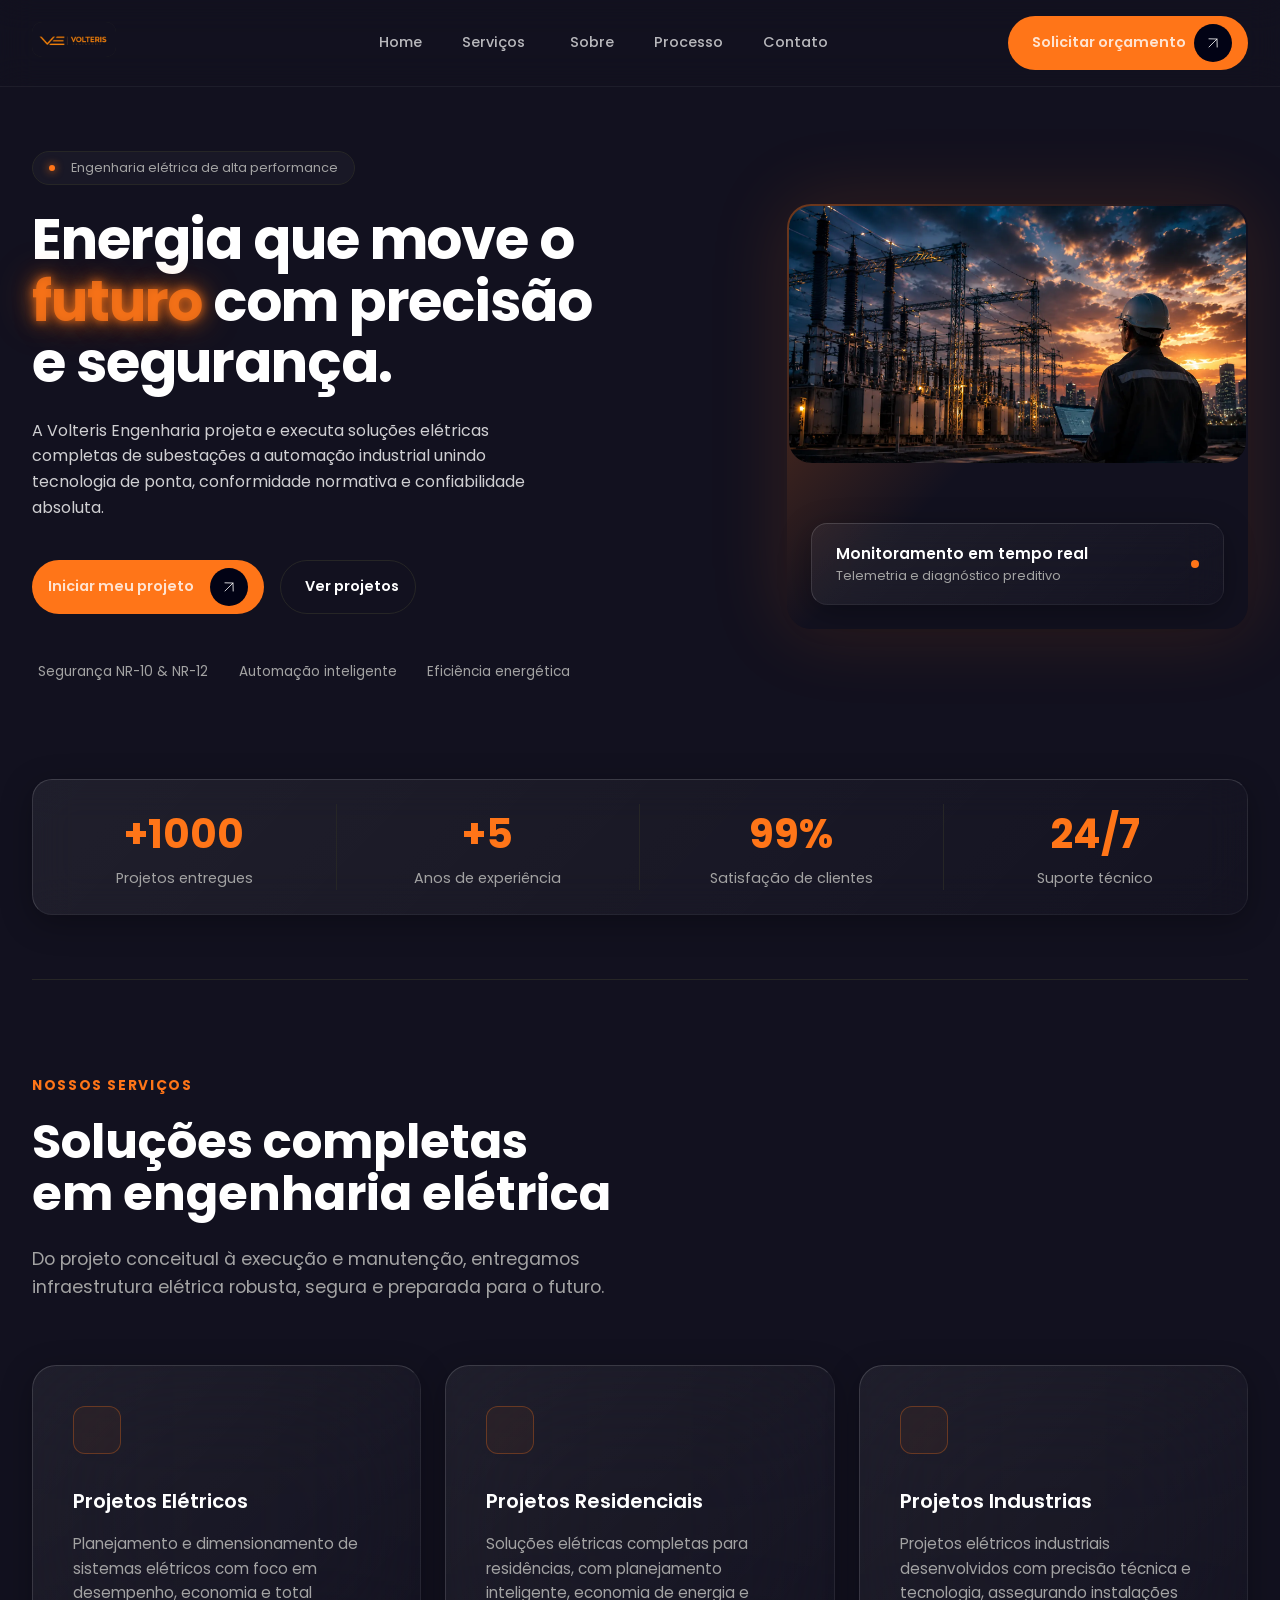
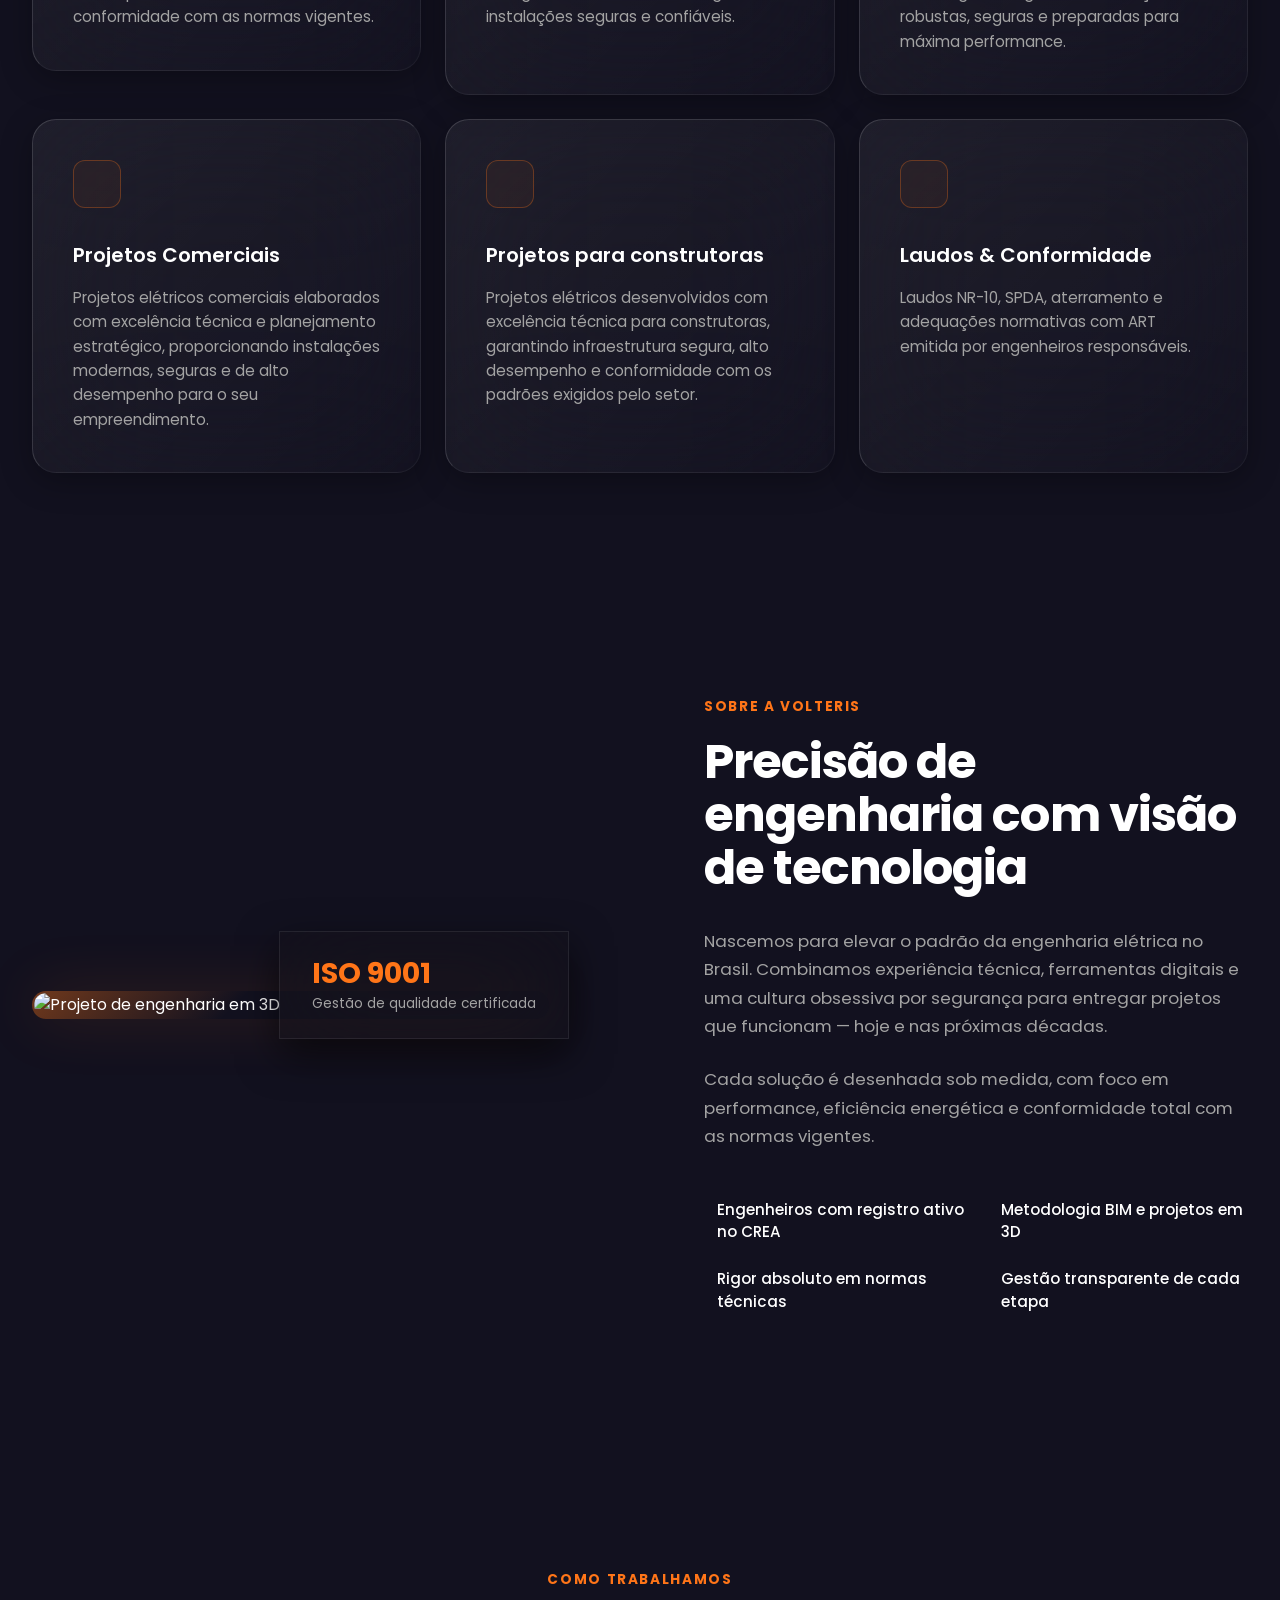
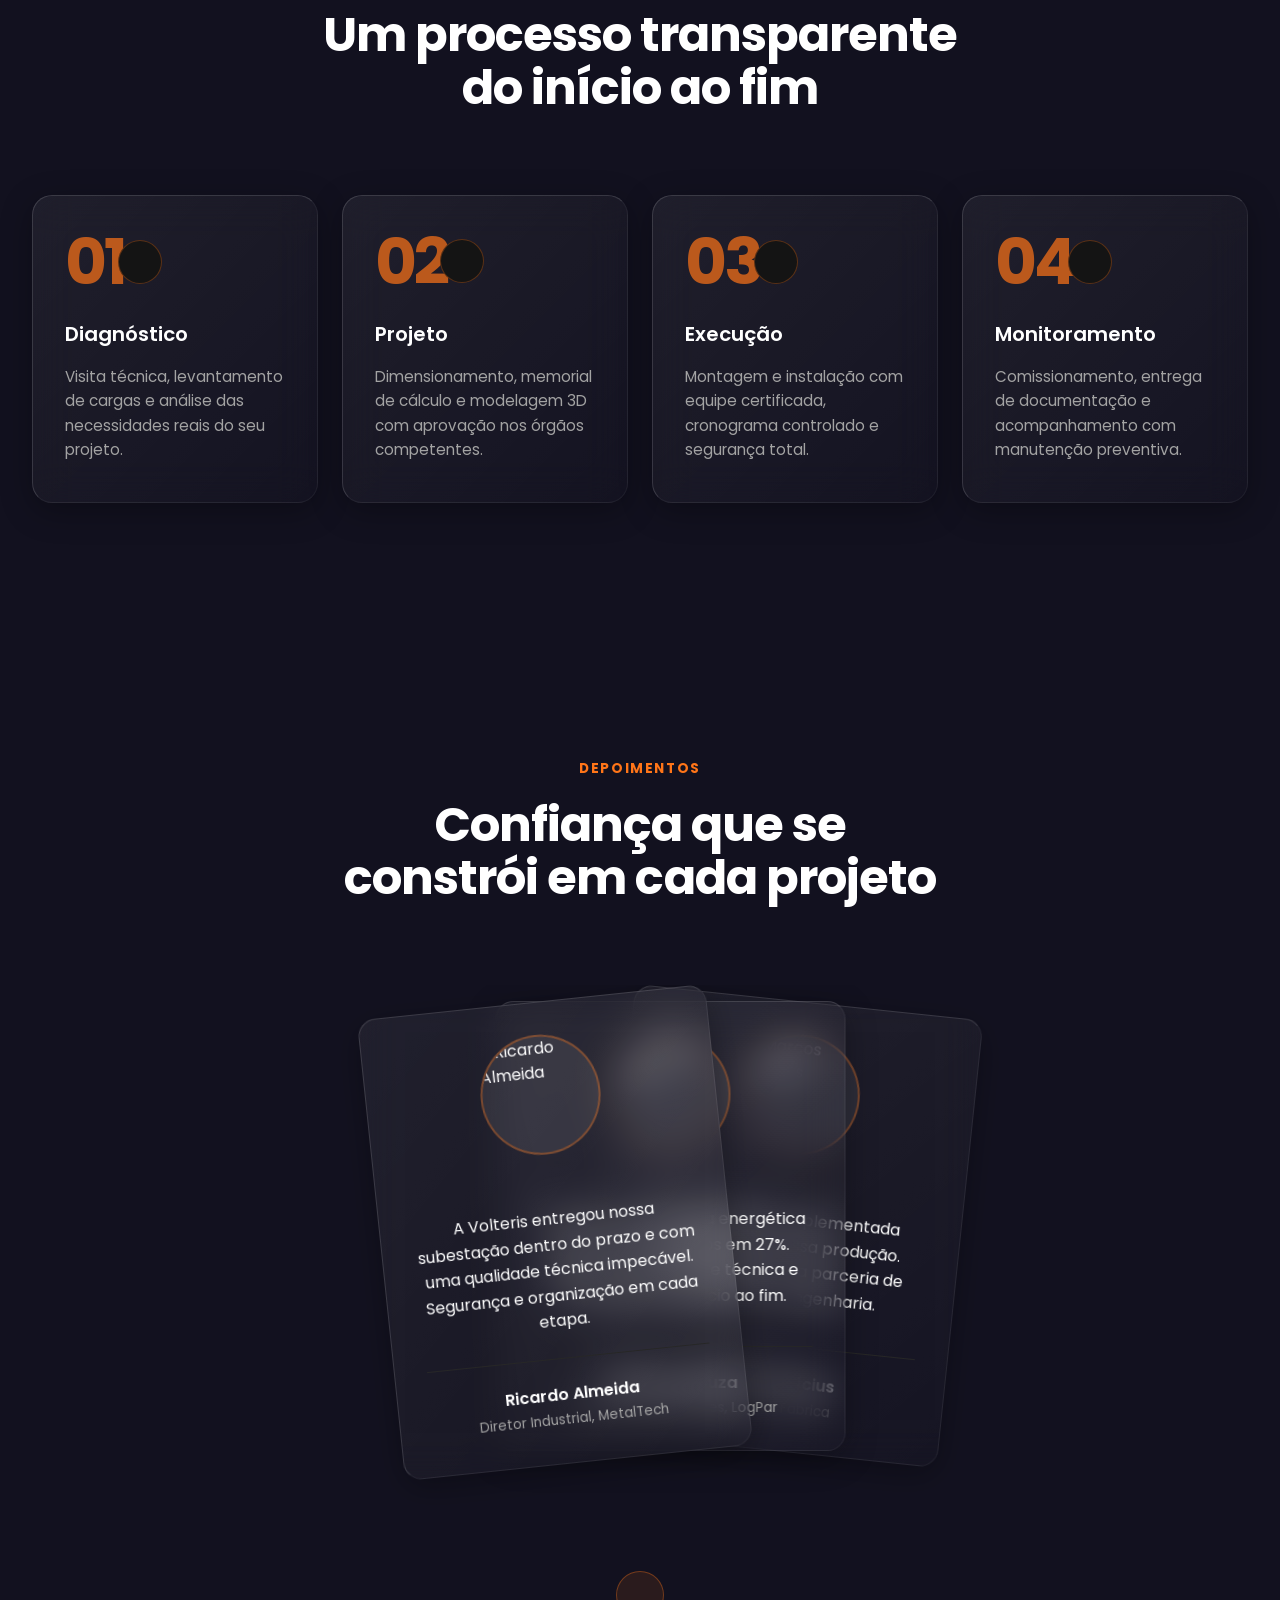
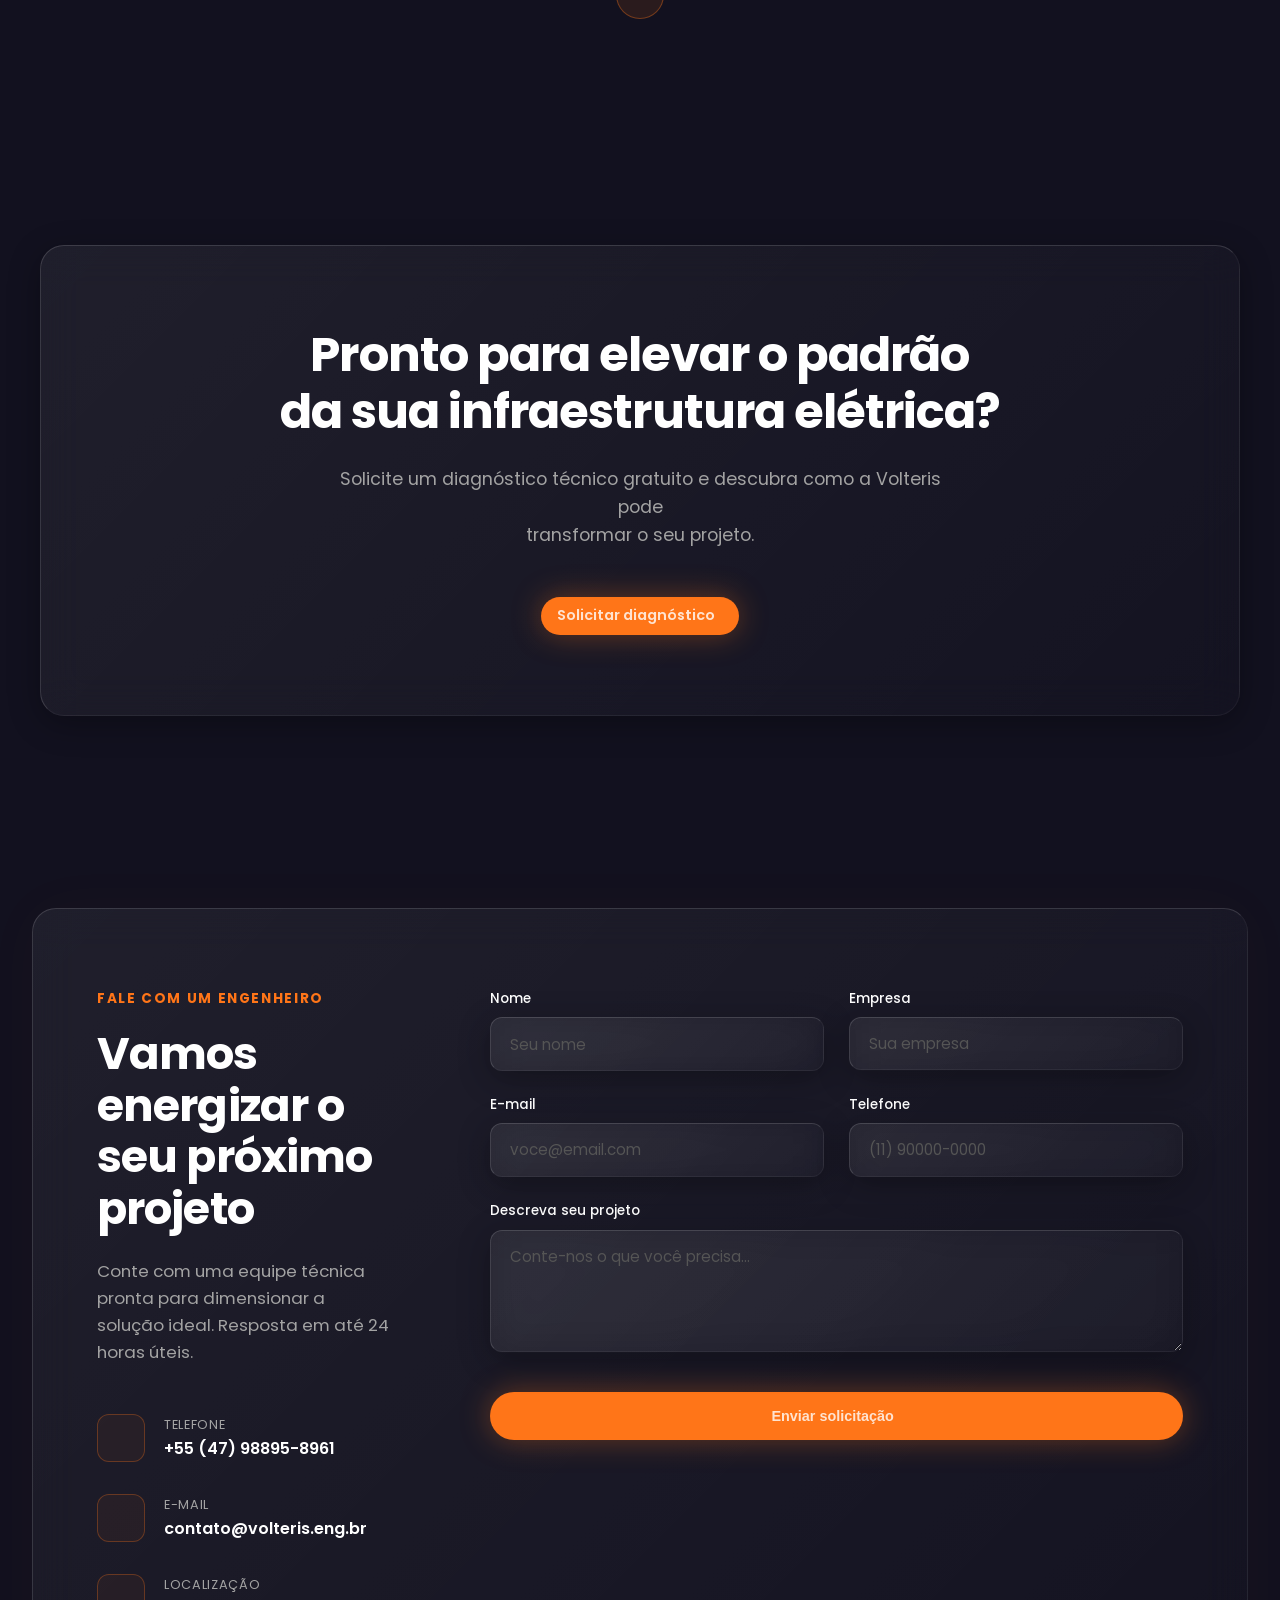
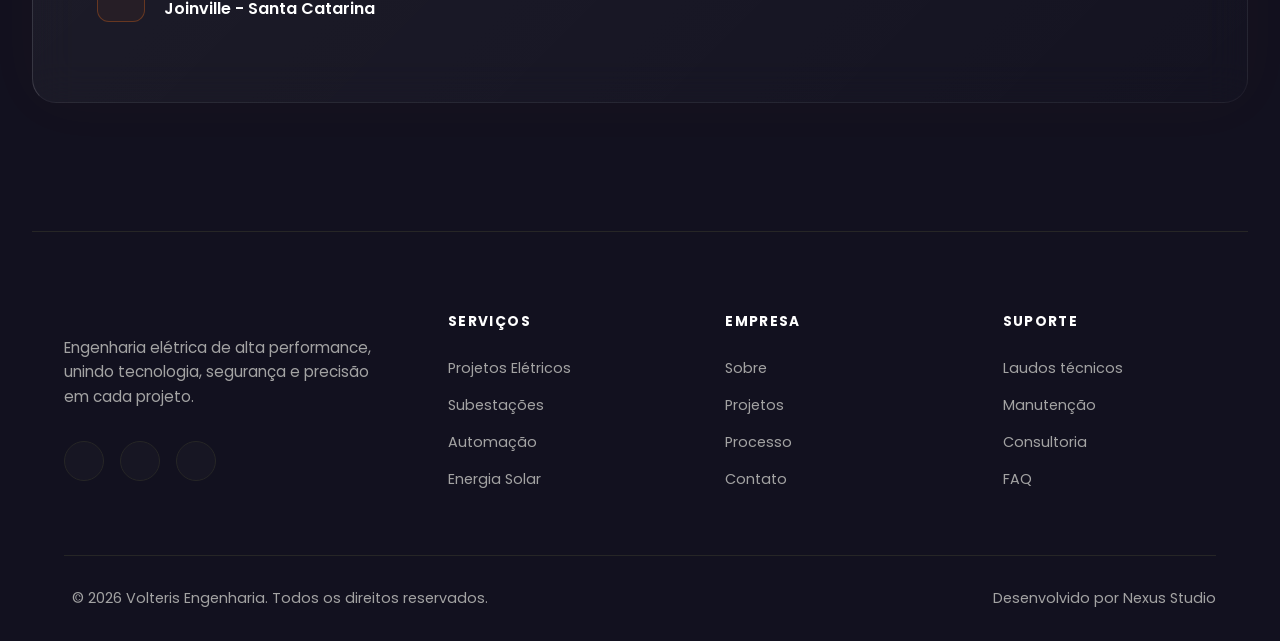
==== commit 2d34e990: "Modificado a seção de depoimentos Aidicionado função para envio de mensagem direto pelo formulario" ====
--- a/index.html
+++ b/index.html
@@ -349,19 +349,23 @@
         </section>
 
         <!-- Seção de Depoimentos -->
-        <section class="testimonials-section fade-in">
+        <section class="testimonials-section fade-in" id="depoimentos">
             <div class="testimonials-header">
                 <span class="kicker">Depoimentos</span>
                 <h2>Confiança que se<br>constrói em cada projeto</h2>
             </div>
 
-            <div class="testimonials-grid">
+            <div class="testimonials-stack-wrapper">
+                <div class="testimonials-stack" data-testimonials-stack>
                 <!-- Depoimento 1 -->
-                <div class="testimonial-card">
+                <article class="testimonial-card" data-position="front">
+                    <img
+                        src="https://images.unsplash.com/photo-1507003211169-0a1dd7228f2d?auto=format&fit=crop&w=256&q=80"
+                        alt="Ricardo Almeida" class="testimonial-avatar" draggable="false">
                     <div class="testimonial-quote">
                         <i class="ph ph-quotes"></i>
                     </div>
-                    <div class="testimonial-stars">
+                    <div class="testimonial-stars" aria-label="5 estrelas">
                         <i class="ph-fill ph-star"></i>
                         <i class="ph-fill ph-star"></i>
                         <i class="ph-fill ph-star"></i>
@@ -377,14 +381,17 @@
                         <strong>Ricardo Almeida</strong>
                         <span>Diretor Industrial, MetalTech</span>
                     </div>
-                </div>
+                </article>
 
                 <!-- Depoimento 2 -->
-                <div class="testimonial-card">
+                <article class="testimonial-card" data-position="middle">
+                    <img
+                        src="https://images.unsplash.com/photo-1494790108377-be9c29b29330?auto=format&fit=crop&w=256&q=80"
+                        alt="Fernanda Souza" class="testimonial-avatar" draggable="false">
                     <div class="testimonial-quote">
                         <i class="ph ph-quotes"></i>
                     </div>
-                    <div class="testimonial-stars">
+                    <div class="testimonial-stars" aria-label="5 estrelas">
                         <i class="ph-fill ph-star"></i>
                         <i class="ph-fill ph-star"></i>
                         <i class="ph-fill ph-star"></i>
@@ -400,14 +407,17 @@
                         <strong>Fernanda Souza</strong>
                         <span>Gerente de Operações, LogPar</span>
                     </div>
-                </div>
+                </article>
 
                 <!-- Depoimento 3 -->
-                <div class="testimonial-card">
+                <article class="testimonial-card" data-position="back">
+                    <img
+                        src="https://images.unsplash.com/photo-1500648767791-00dcc994a43e?auto=format&fit=crop&w=256&q=80"
+                        alt="Marcos Vinícius" class="testimonial-avatar" draggable="false">
                     <div class="testimonial-quote">
                         <i class="ph ph-quotes"></i>
                     </div>
-                    <div class="testimonial-stars">
+                    <div class="testimonial-stars" aria-label="5 estrelas">
                         <i class="ph-fill ph-star"></i>
                         <i class="ph-fill ph-star"></i>
                         <i class="ph-fill ph-star"></i>
@@ -423,7 +433,12 @@
                         <strong>Marcos Vinícius</strong>
                         <span>CEO, Nova Fábrica</span>
                     </div>
-                </div>
+                </article>
+                </div>
+
+                <button class="testimonial-shuffle" type="button" data-testimonial-shuffle aria-label="Ver próximo depoimento">
+                    <i class="ph ph-arrow-left"></i>
+                </button>
             </div>
         </section>
 
@@ -461,7 +476,7 @@
                                 </div>
                                 <div class="channel-text">
                                     <span>Telefone</span>
-                                    <strong>+55 (11) 4000-1234</strong>
+                                    <strong>+55 (47) 98895-8961</strong>
                                 </div>
                             </div>
 
@@ -493,29 +508,28 @@
                             <div class="form-row">
                                 <div class="form-group">
                                     <label for="nome">Nome</label>
-                                    <input type="text" id="nome" placeholder="Seu nome" required>
+                                    <input type="text" id="nome" name="nome" placeholder="Seu nome" required>
                                 </div>
                                 <div class="form-group">
                                     <label for="empresa">Empresa</label>
-                                    <input type="text" id="empresa" placeholder="Sua empresa">
+                                    <input type="text" id="empresa" name="empresa" placeholder="Sua empresa" required>
                                 </div>
                             </div>
 
                             <div class="form-row">
                                 <div class="form-group">
                                     <label for="email">E-mail</label>
-                                    <input type="email" id="email" placeholder="voce@email.com" required>
+                                    <input type="email" id="email" name="email" placeholder="voce@email.com" required>
                                 </div>
                                 <div class="form-group">
                                     <label for="telefone">Telefone</label>
-                                    <input type="tel" id="telefone" placeholder="(11) 90000-0000" required>
+                                    <input type="tel" id="telefone" name="telefone" placeholder="(11) 90000-0000" required>
                                 </div>
                             </div>
 
                             <div class="form-group full-width">
                                 <label for="mensagem">Descreva seu projeto</label>
-                                <textarea id="mensagem" rows="4" placeholder="Conte-nos o que você precisa..."
-                                    required></textarea>
+                                <textarea id="mensagem" name="mensagem" rows="4" placeholder="Conte-nos o que você precisa..."></textarea>
                             </div>
 
                             <button type="submit" class="btn btn-primary glow-btn submit-btn">
--- a/css/style.css
+++ b/css/style.css
@@ -826,14 +826,30 @@
 }
 
 /* Grid de 3 Colunas */
-.testimonials-grid {
-  display: grid;
-  grid-template-columns: repeat(3, 1fr);
-  gap: 1.5rem;
+.testimonials-stack-wrapper {
+  position: relative;
+  display: flex;
+  flex-direction: column;
+  align-items: center;
+  min-height: 700px;
+  overflow: hidden;
+  padding: 1rem 1rem 4rem;
+}
+
+.testimonials-stack {
+  position: relative;
+  width: 350px;
+  height: 570px;
+  transform: translateX(-85px);
 }
 
 /* Estilo do Card reaproveitando a mesma base do "Como trabalhamos" */
 .testimonial-card {
+  position: absolute;
+  top: 0;
+  left: 0;
+  width: 350px;
+  min-height: 450px;
   background: linear-gradient(
     135deg,
     rgba(255, 255, 255, 0.06) 0%,
@@ -845,24 +861,66 @@
   border-top: 1px solid rgba(255, 255, 255, 0.15);
   border-left: 1px solid rgba(255, 255, 255, 0.15);
   box-shadow: 0 8px 32px 0 rgba(0, 0, 0, 0.3);
-  border-radius: 20px;
-  padding: 2.5rem 2rem;
-  display: flex;
-  flex-direction: column;
-  transition: all 0.3s cubic-bezier(0.16, 1, 0.3, 1);
-}
-
-.testimonial-card:hover {
+  border-radius: 18px;
+  padding: 2rem;
+  display: flex;
+  flex-direction: column;
+  align-items: center;
+  user-select: none;
+  touch-action: pan-y;
+  transition:
+    transform 0.35s ease,
+    opacity 0.35s ease,
+    border-color 0.3s ease,
+    box-shadow 0.3s ease;
+}
+
+.testimonial-card[data-position="front"] {
+  z-index: 3;
+  cursor: grab;
+  transform: translateX(0) rotate(-6deg);
+}
+
+.testimonial-card[data-position="front"]:active {
+  cursor: grabbing;
+}
+
+.testimonial-card[data-position="middle"] {
+  z-index: 2;
+  transform: translateX(33%) rotate(0deg);
+}
+
+.testimonial-card[data-position="back"] {
+  z-index: 1;
+  transform: translateX(66%) rotate(6deg);
+}
+
+.testimonial-card.is-dragging {
+  transition: none;
+}
+
+.testimonial-card:hover,
+.testimonial-card[data-position="front"]:focus-within {
   background-color: rgba(20, 20, 20, 0.8);
   border-color: rgba(255, 117, 24, 0.4);
-  transform: translateY(-5px);
   box-shadow: 0 10px 30px rgba(0, 0, 0, 0.5);
+}
+
+.testimonial-avatar {
+  width: 7.5rem;
+  height: 7.5rem;
+  border-radius: 50%;
+  border: 2px solid rgba(255, 117, 24, 0.35);
+  background-color: rgba(255, 255, 255, 0.08);
+  object-fit: cover;
+  pointer-events: none;
+  margin-bottom: 1.25rem;
 }
 
 /* Ícone de aspas vazado seguindo a imagem */
 .testimonial-quote {
-  font-size: 3.5rem;
-  margin-bottom: 1rem;
+  font-size: 2.8rem;
+  margin-bottom: 0.75rem;
   line-height: 1;
 }
 
@@ -877,7 +935,7 @@
   display: flex;
   gap: 0.2rem;
   color: var(--accent-color);
-  margin-bottom: 1.5rem;
+  margin-bottom: 1.25rem;
   font-size: 1.2rem;
 }
 
@@ -886,12 +944,14 @@
   font-size: 1rem;
   color: var(--text-primary);
   line-height: 1.6;
-  margin-bottom: 2rem;
+  margin-bottom: 1.5rem;
+  text-align: center;
   flex-grow: 1; /* Joga a linha e o autor para o rodapé do card, mantendo o tamanho parelho */
 }
 
 /* Linha divisória sutil */
 .testimonial-divider {
+  width: 100%;
   border: none;
   border-top: 1px solid var(--surface-border);
   margin-bottom: 1.5rem;
@@ -901,6 +961,8 @@
 .testimonial-author {
   display: flex;
   flex-direction: column;
+  align-items: center;
+  text-align: center;
 }
 
 .testimonial-author strong {
@@ -913,6 +975,33 @@
 .testimonial-author span {
   color: var(--text-secondary);
   font-size: 0.85rem;
+}
+
+.testimonial-shuffle {
+  position: relative;
+  z-index: 5;
+  width: 48px;
+  height: 48px;
+  margin-top: 0;
+  border: 1px solid rgba(255, 117, 24, 0.35);
+  border-radius: 50%;
+  display: inline-flex;
+  align-items: center;
+  justify-content: center;
+  background-color: rgba(255, 117, 24, 0.1);
+  color: var(--accent-color);
+  font-size: 1.3rem;
+  cursor: pointer;
+  transition:
+    background-color 0.3s ease,
+    transform 0.3s ease,
+    border-color 0.3s ease;
+}
+
+.testimonial-shuffle:hover {
+  background-color: rgba(255, 117, 24, 0.18);
+  border-color: rgba(255, 117, 24, 0.6);
+  transform: translateY(-2px);
 }
 
 /* =========================================
--- a/css/responsive.css
+++ b/css/responsive.css
@@ -250,4 +250,4 @@
     .services-gallery-grid {
         grid-template-columns: 1fr; /* 1 coluna no celular */
     }
-}+}
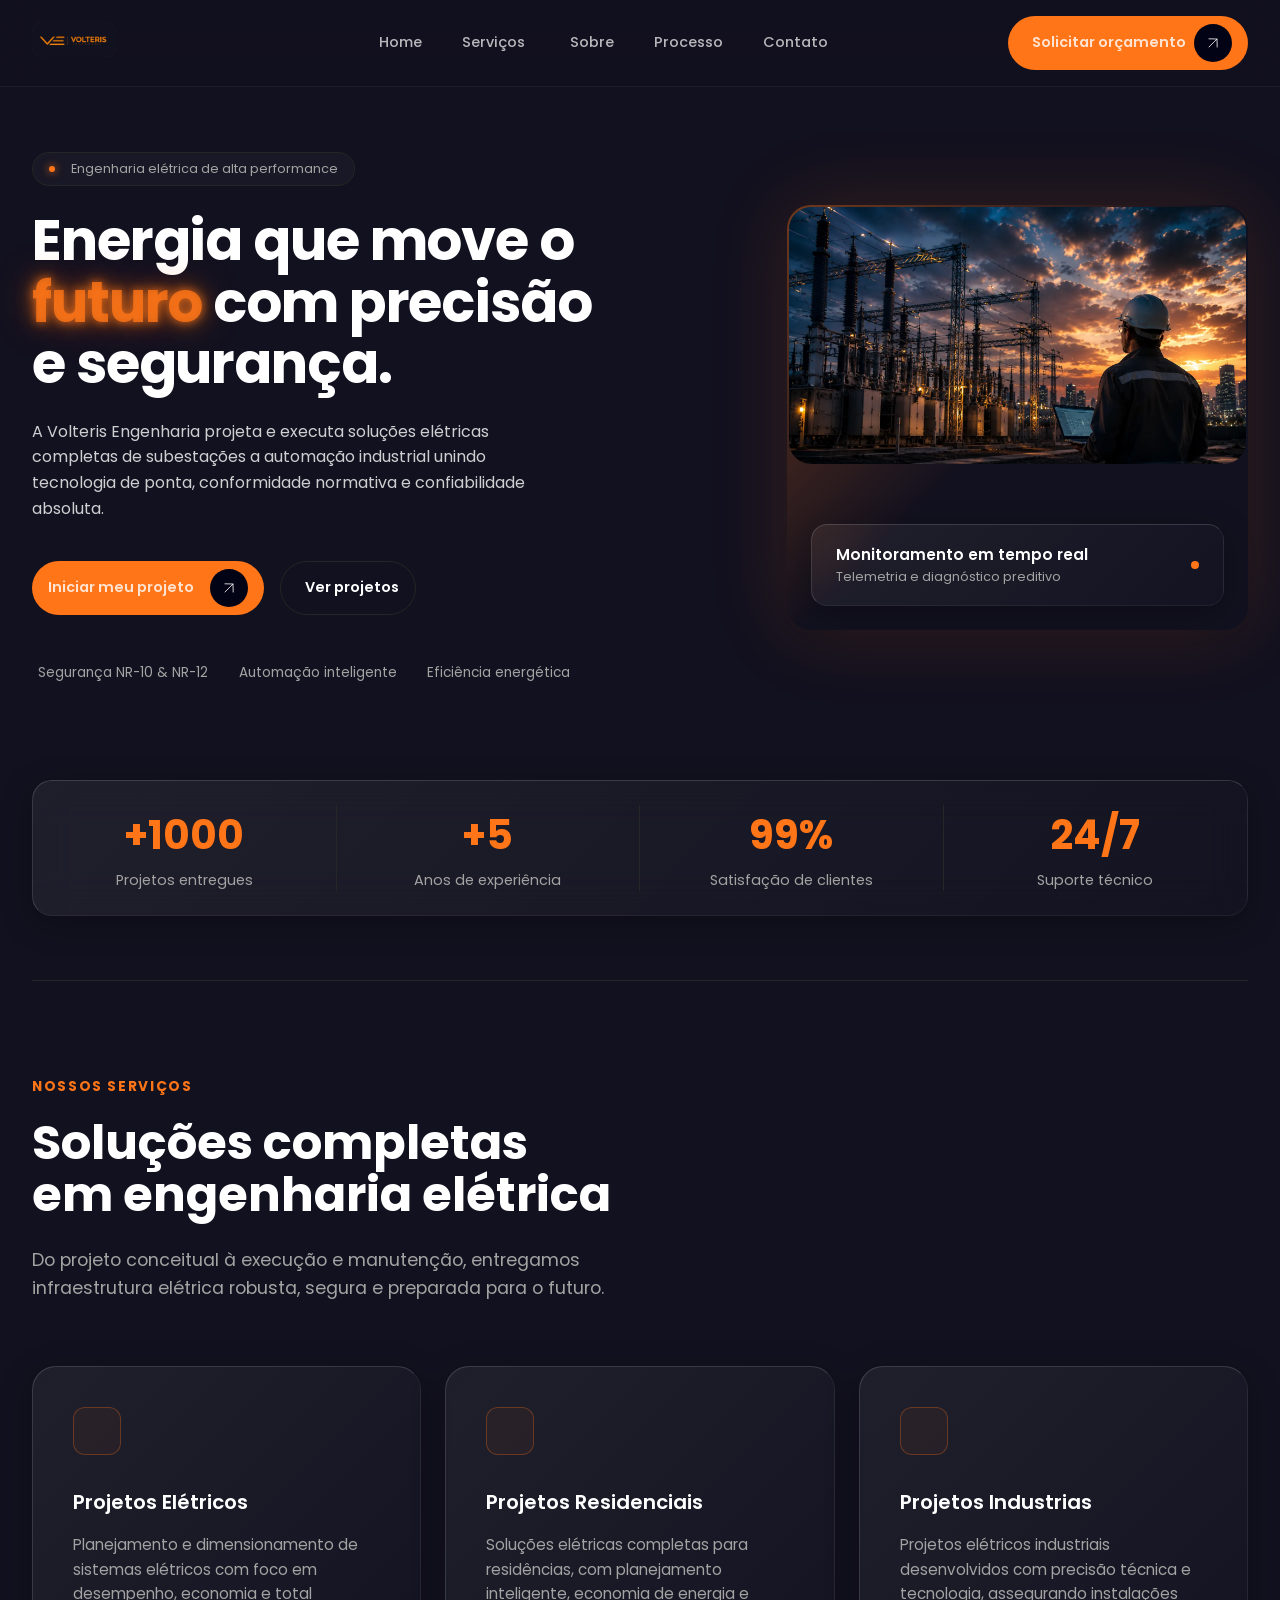
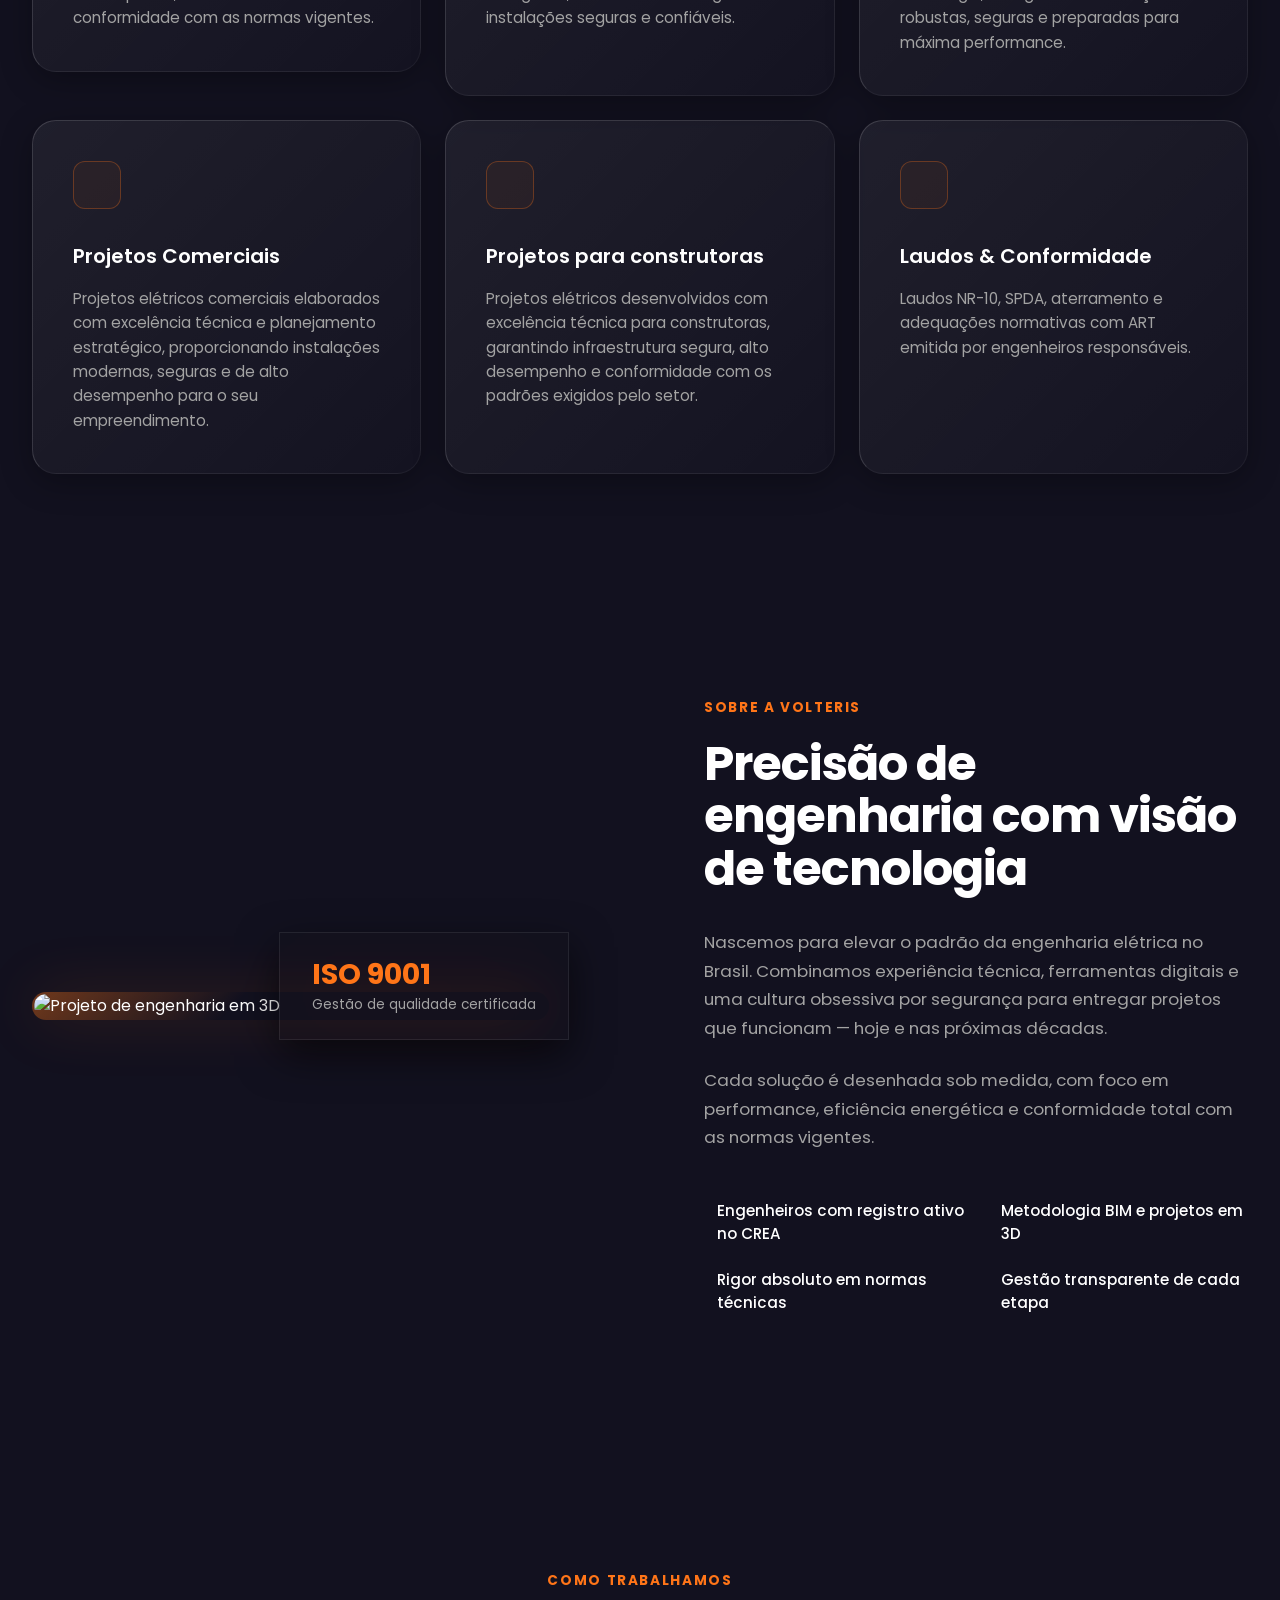
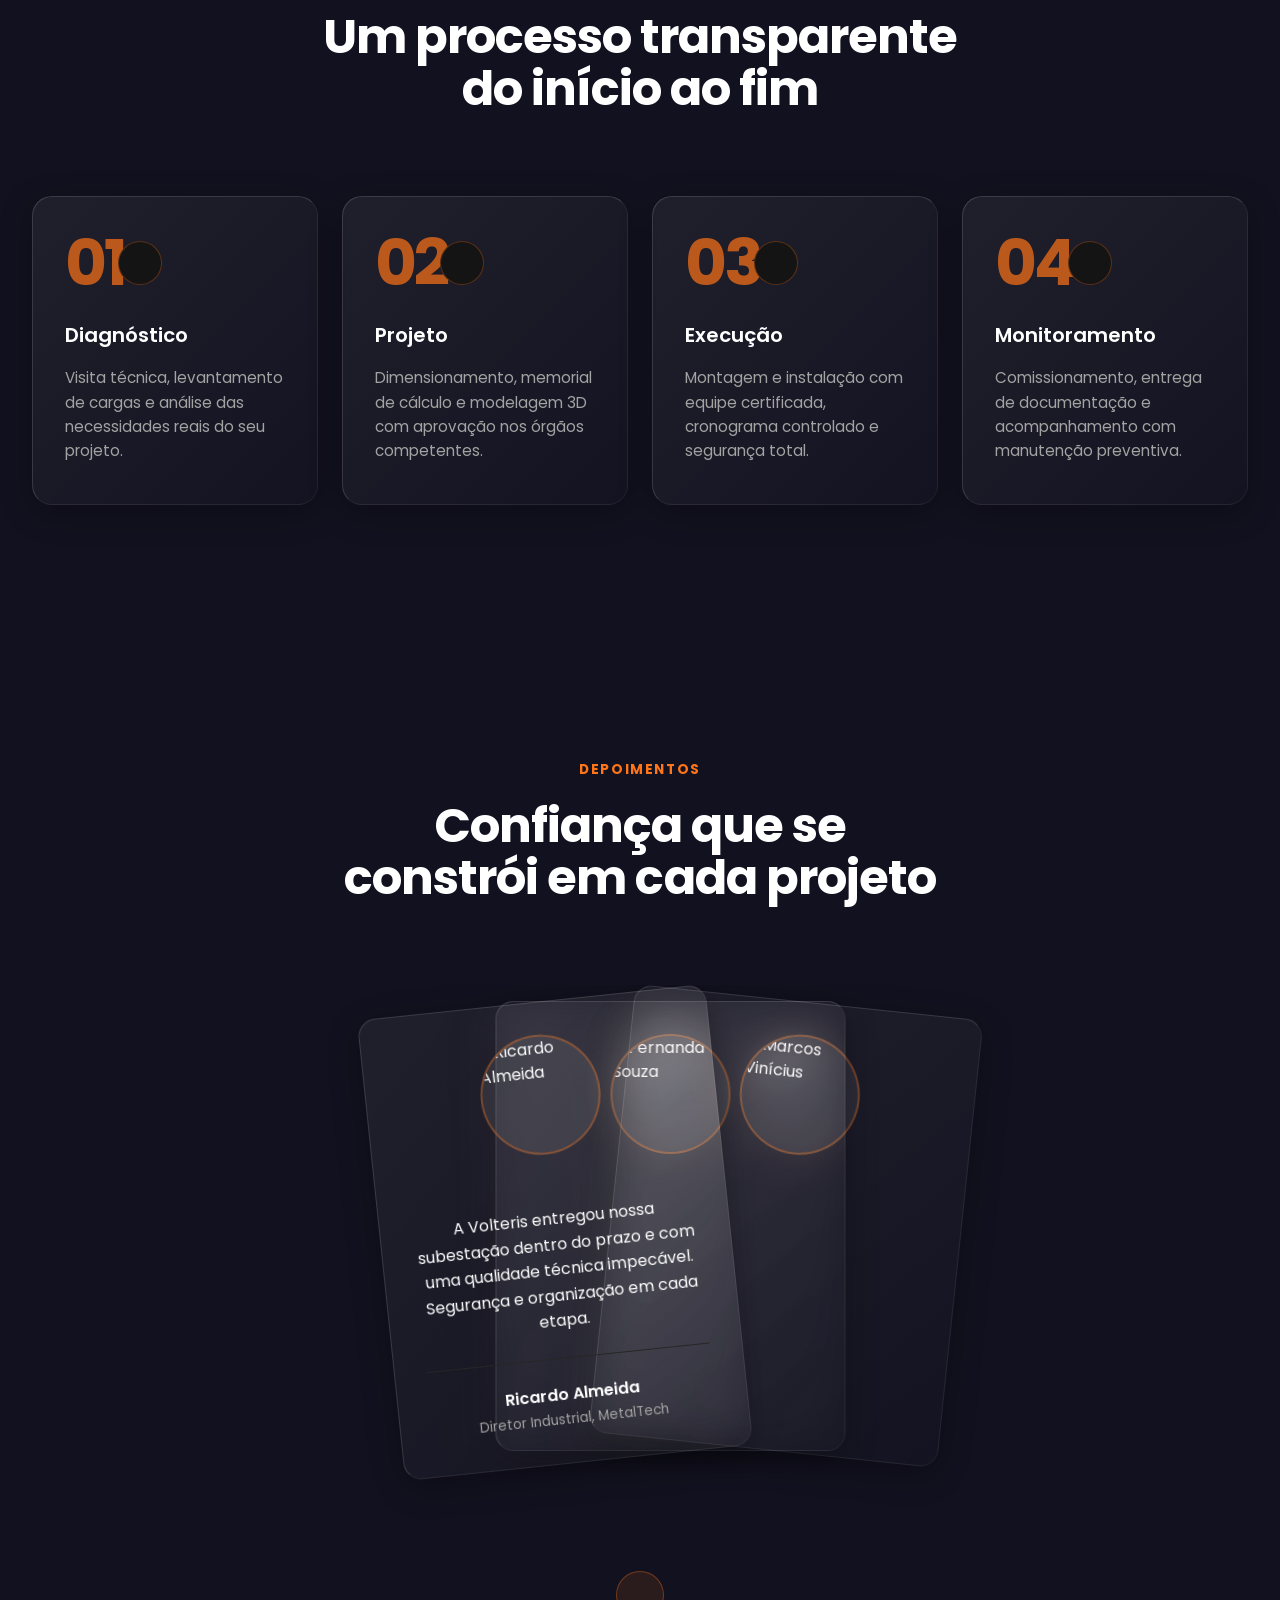
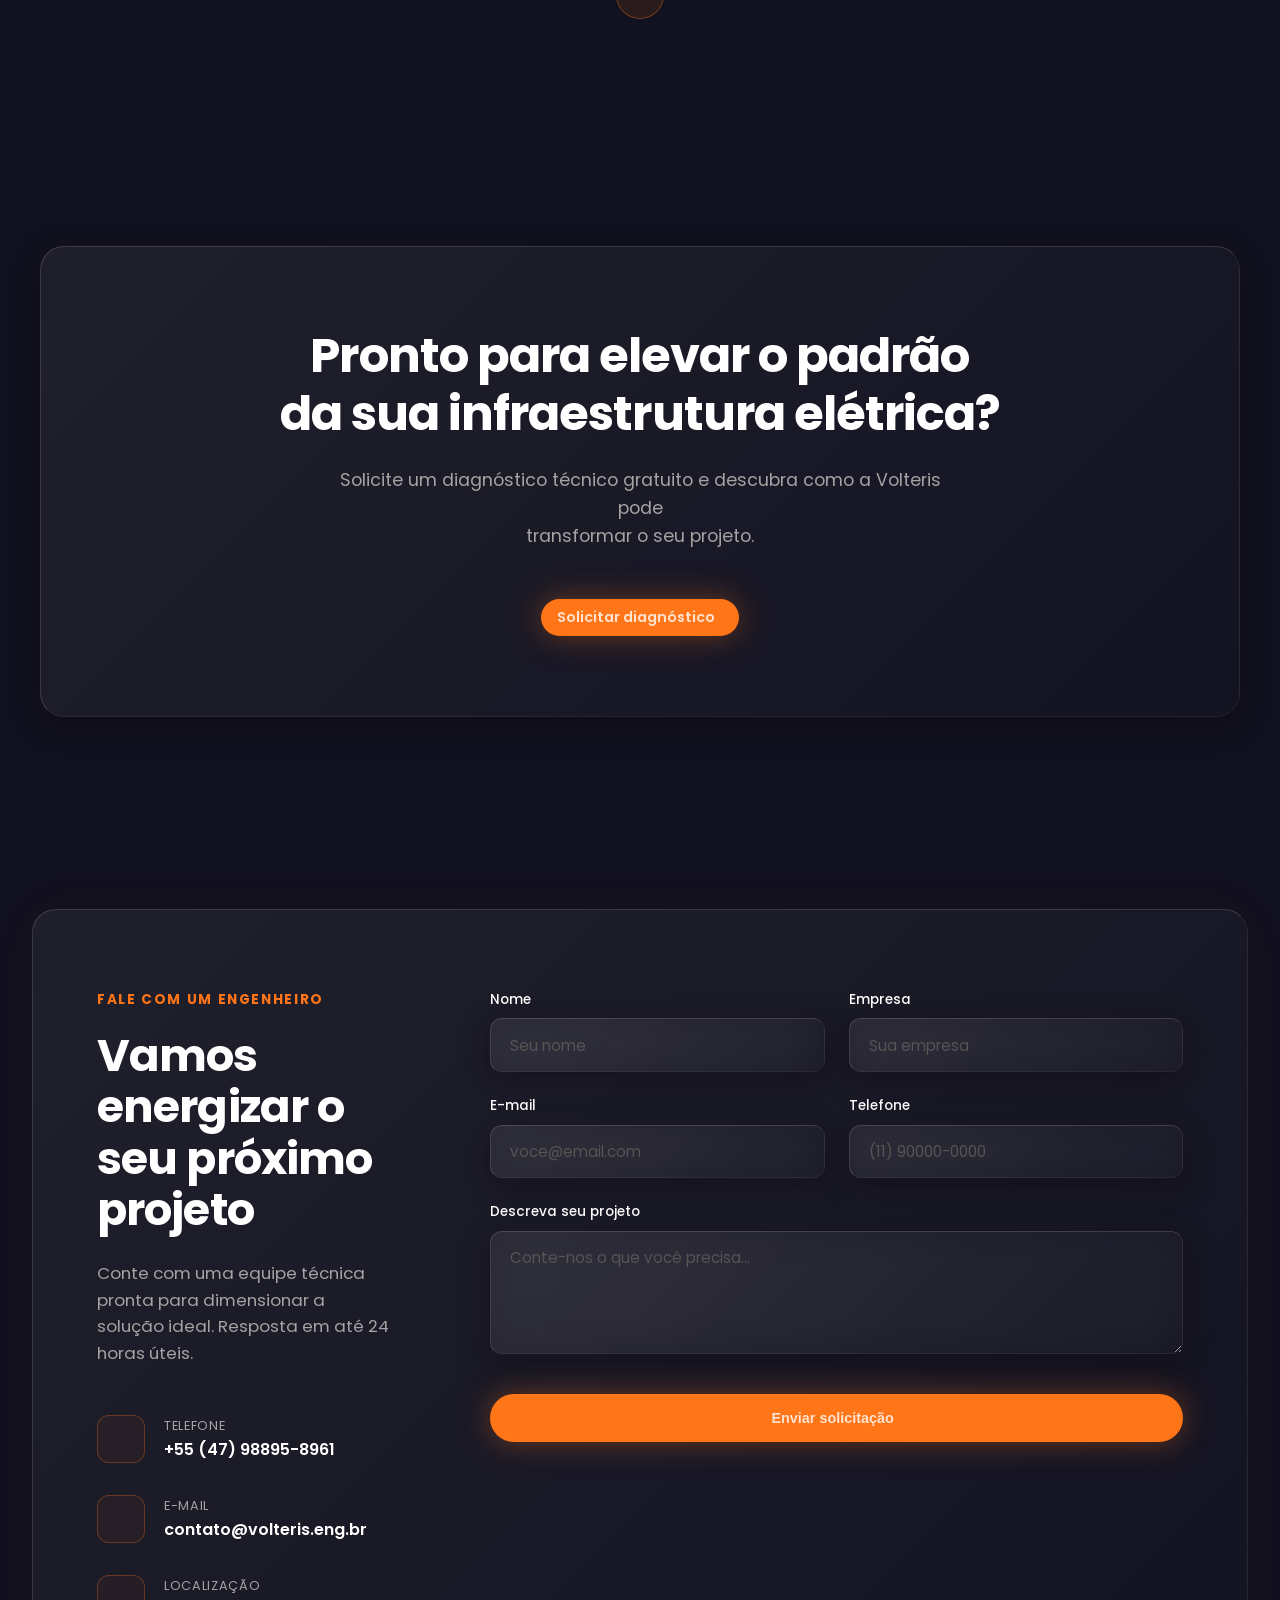
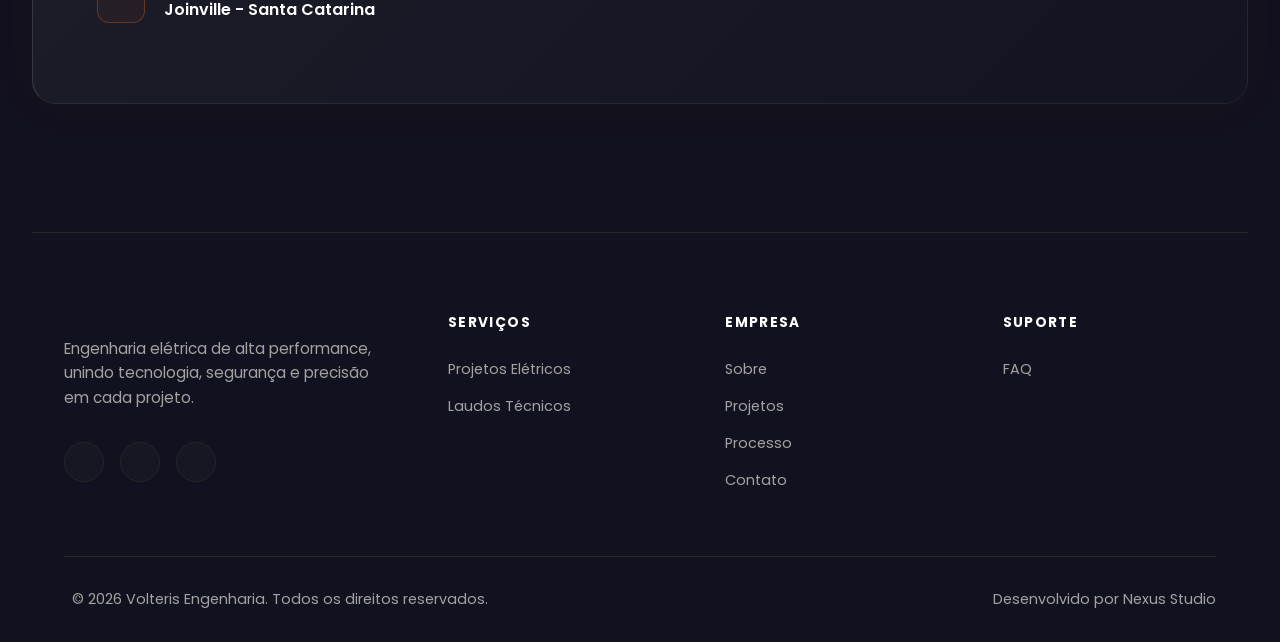
==== commit 283591e2: "ataulizado paginas de laudos e projetos Ajustes no style.css e js" ====
--- a/index.html
+++ b/index.html
@@ -6,6 +6,7 @@
     <meta name="viewport" content="width=device-width, initial-scale=1.0">
     <title>Volteris Engenharia</title>
 
+    <link rel="icon" href="./img/logo-volteris.svg" type="image/xml">
     <link rel="stylesheet" href="./css/reset.css">
     <link rel="stylesheet" href="./css/style.css">
     <link rel="stylesheet" href="./css/responsive.css">
@@ -43,7 +44,7 @@
                     </a>
                     <ul class="dropdown-menu">
                         <li><a href="projetos.html">Projetos</a></li>
-                        <li><a href="#">Laudos Técnicos</a></li>
+                        <li><a href="laudos.html">Laudos Técnicos</a></li>
                     </ul>
                 </div>
                 <a href="#sobre" class="nav-link">Sobre</a>
@@ -51,13 +52,16 @@
                 <a href="#contato" class="nav-link">Contato</a>
             </nav>
 
-            <a href="https://wa.me/5547988958961?text=Olá! Gostaria de mais informações." target="_blank" class="btn btn-primary cta-btn"> 
+            <a href="https://wa.me/5547988958961?text=Olá! Gostaria de mais informações." target="_blank"
+                class="btn btn-primary cta-btn">
                 <i class="ph "></i> Solicitar orçamento
                 <img src="./img/seta-icon.svg" alt="">
             </a>
         </div>
     </header>
 
+    <div id="smooth-wrapper">
+        <div id="smooth-content">
     <main class="container">
         <section class="hero" id="home">
             <div class="hero-content fade-in">
@@ -73,7 +77,8 @@
                 </p>
 
                 <div class="cta-group">
-                    <a href="https://wa.me/5547988958961?text=Olá! Gostaria de mais informações." target="_blank" class="btn btn-primary">
+                    <a href="https://wa.me/5547988958961?text=Olá! Gostaria de mais informações." target="_blank"
+                        class="btn btn-primary">
                         Iniciar meu projeto <i class="ph"></i>
                         <img src="./img/seta-icon.svg" alt="">
                     </a>
@@ -95,7 +100,7 @@
                 </div>
             </div>
 
-            <div class="hero-image-wrapper fade-in">
+            <div class="hero-image-wrapper fade-in" data-speed="0.94">
                 <img src="./img/hero-card.webp" alt="homem olhando a obra" class="hero-image">
 
                 <div class="image-overlay-card">
@@ -140,24 +145,25 @@
                 <!-- Card 1 -->
 
                 <div class="card-animado">
-                <a href="#" class="service-card">
-                    <div class="service-card-top">
-                        <div class="service-icon">
-                            <i class="ph ph-lightning"></i>
-                        </div>
-                        <i class="ph ph-arrow-up-right service-arrow"></i>
-                    </div>
-                    <div class="service-content">
-                        <h3>Projetos Elétricos</h3>
-                        <p>Planejamento e dimensionamento de sistemas elétricos com foco em desempenho, economia e total
-                            conformidade com as normas vigentes.</p>
-                    </div>
-                    <div class="luz"></div>
-                </a>
+                    <a href="projetos.html"  class="service-card">
+                        <div class="service-card-top">
+                            <div class="service-icon">
+                                <i class="ph ph-lightning"></i>
+                            </div>
+                            <i class="ph ph-arrow-up-right service-arrow"></i>
+                        </div>
+                        <div class="service-content">
+                            <h3>Projetos Elétricos</h3>
+                            <p>Planejamento e dimensionamento de sistemas elétricos com foco em desempenho, economia e
+                                total
+                                conformidade com as normas vigentes.</p>
+                        </div>
+                        <div class="luz"></div>
+                    </a>
                 </div>
 
                 <!-- Card 2 -->
-                <a href="#" class="service-card">
+                <a href="projetos.html" class="service-card">
                     <div class="service-card-top">
                         <div class="service-icon">
                             <i class="ph ph-factory"></i>
@@ -172,7 +178,7 @@
                 </a>
 
                 <!-- Card 3 -->
-                <a href="#" class="service-card">
+                <a href="projetos.html" class="service-card">
                     <div class="service-card-top">
                         <div class="service-icon">
                             <i class="ph ph-cpu"></i>
@@ -187,7 +193,7 @@
                 </a>
 
                 <!-- Card 4 -->
-                <a href="#" class="service-card">
+                <a href="projetos.html" class="service-card">
                     <div class="service-card-top">
                         <div class="service-icon">
                             <i class="ph ph-sun"></i>
@@ -203,7 +209,7 @@
                 </a>
 
                 <!-- Card 5 -->
-                <a href="#" class="service-card">
+                <a href="projetos.html" class="service-card">
                     <div class="service-card-top">
                         <div class="service-icon">
                             <i class="ph ph-battery-charging"></i>
@@ -219,7 +225,7 @@
                 </a>
 
                 <!-- Card 6 -->
-                <a href="#" class="service-card">
+                <a href="laudos.html" class="service-card">
                     <div class="service-card-top">
                         <div class="service-icon">
                             <i class="ph ph-shield-check"></i>
@@ -233,17 +239,17 @@
                     </div>
                 </a>
 
-                
-            </div>
-
-            
+
+            </div>
+
+
         </section>
 
         <!-- Seção Sobre a Empresa -->
         <section class="about-section fade-in" id="sobre">
             <div class="about-grid">
                 <!-- Coluna da Imagem -->
-                <div class="about-image-wrapper">
+                    <div class="about-image-wrapper" data-speed="0.96">
                     <!-- Imagem placeholder, substitua pela arte 3D oficial -->
                     <img src="https://images.unsplash.com/photo-1581092580497-e0d23cbdf1dc?ixlib=rb-4.0.3&auto=format&fit=crop&w=800&q=80"
                         alt="Projeto de engenharia em 3D" class="about-image">
@@ -357,86 +363,86 @@
 
             <div class="testimonials-stack-wrapper">
                 <div class="testimonials-stack" data-testimonials-stack>
-                <!-- Depoimento 1 -->
-                <article class="testimonial-card" data-position="front">
-                    <img
-                        src="https://images.unsplash.com/photo-1507003211169-0a1dd7228f2d?auto=format&fit=crop&w=256&q=80"
-                        alt="Ricardo Almeida" class="testimonial-avatar" draggable="false">
-                    <div class="testimonial-quote">
-                        <i class="ph ph-quotes"></i>
-                    </div>
-                    <div class="testimonial-stars" aria-label="5 estrelas">
-                        <i class="ph-fill ph-star"></i>
-                        <i class="ph-fill ph-star"></i>
-                        <i class="ph-fill ph-star"></i>
-                        <i class="ph-fill ph-star"></i>
-                        <i class="ph-fill ph-star"></i>
-                    </div>
-                    <p class="testimonial-text">
-                        A Volteris entregou nossa subestação dentro do prazo e com uma qualidade técnica impecável.
-                        Segurança e organização em cada etapa.
-                    </p>
-                    <hr class="testimonial-divider">
-                    <div class="testimonial-author">
-                        <strong>Ricardo Almeida</strong>
-                        <span>Diretor Industrial, MetalTech</span>
-                    </div>
-                </article>
-
-                <!-- Depoimento 2 -->
-                <article class="testimonial-card" data-position="middle">
-                    <img
-                        src="https://images.unsplash.com/photo-1494790108377-be9c29b29330?auto=format&fit=crop&w=256&q=80"
-                        alt="Fernanda Souza" class="testimonial-avatar" draggable="false">
-                    <div class="testimonial-quote">
-                        <i class="ph ph-quotes"></i>
-                    </div>
-                    <div class="testimonial-stars" aria-label="5 estrelas">
-                        <i class="ph-fill ph-star"></i>
-                        <i class="ph-fill ph-star"></i>
-                        <i class="ph-fill ph-star"></i>
-                        <i class="ph-fill ph-star"></i>
-                        <i class="ph-fill ph-star"></i>
-                    </div>
-                    <p class="testimonial-text">
-                        O projeto de eficiência energética reduziu nossos custos em 27%. Equipe extremamente técnica e
-                        transparente do início ao fim.
-                    </p>
-                    <hr class="testimonial-divider">
-                    <div class="testimonial-author">
-                        <strong>Fernanda Souza</strong>
-                        <span>Gerente de Operações, LogPar</span>
-                    </div>
-                </article>
-
-                <!-- Depoimento 3 -->
-                <article class="testimonial-card" data-position="back">
-                    <img
-                        src="https://images.unsplash.com/photo-1500648767791-00dcc994a43e?auto=format&fit=crop&w=256&q=80"
-                        alt="Marcos Vinícius" class="testimonial-avatar" draggable="false">
-                    <div class="testimonial-quote">
-                        <i class="ph ph-quotes"></i>
-                    </div>
-                    <div class="testimonial-stars" aria-label="5 estrelas">
-                        <i class="ph-fill ph-star"></i>
-                        <i class="ph-fill ph-star"></i>
-                        <i class="ph-fill ph-star"></i>
-                        <i class="ph-fill ph-star"></i>
-                        <i class="ph-fill ph-star"></i>
-                    </div>
-                    <p class="testimonial-text">
-                        A automação implementada transformou nossa produção. Suporte ágil e uma parceria de verdade em
-                        engenharia.
-                    </p>
-                    <hr class="testimonial-divider">
-                    <div class="testimonial-author">
-                        <strong>Marcos Vinícius</strong>
-                        <span>CEO, Nova Fábrica</span>
-                    </div>
-                </article>
-                </div>
-
-                <button class="testimonial-shuffle" type="button" data-testimonial-shuffle aria-label="Ver próximo depoimento">
+                    <!-- Depoimento 1 -->
+                    <article class="testimonial-card" data-position="front">
+                        <img src="https://images.unsplash.com/photo-1507003211169-0a1dd7228f2d?auto=format&fit=crop&w=256&q=80"
+                            alt="Ricardo Almeida" class="testimonial-avatar" draggable="false">
+                        <div class="testimonial-quote">
+                            <i class="ph ph-quotes"></i>
+                        </div>
+                        <div class="testimonial-stars" aria-label="5 estrelas">
+                            <i class="ph-fill ph-star"></i>
+                            <i class="ph-fill ph-star"></i>
+                            <i class="ph-fill ph-star"></i>
+                            <i class="ph-fill ph-star"></i>
+                            <i class="ph-fill ph-star"></i>
+                        </div>
+                        <p class="testimonial-text">
+                            A Volteris entregou nossa subestação dentro do prazo e com uma qualidade técnica impecável.
+                            Segurança e organização em cada etapa.
+                        </p>
+                        <hr class="testimonial-divider">
+                        <div class="testimonial-author">
+                            <strong>Ricardo Almeida</strong>
+                            <span>Diretor Industrial, MetalTech</span>
+                        </div>
+                    </article>
+
+                    <!-- Depoimento 2 -->
+                    <article class="testimonial-card" data-position="middle">
+                        <img src="https://images.unsplash.com/photo-1494790108377-be9c29b29330?auto=format&fit=crop&w=256&q=80"
+                            alt="Fernanda Souza" class="testimonial-avatar" draggable="false">
+                        <div class="testimonial-quote">
+                            <i class="ph ph-quotes"></i>
+                        </div>
+                        <div class="testimonial-stars" aria-label="5 estrelas">
+                            <i class="ph-fill ph-star"></i>
+                            <i class="ph-fill ph-star"></i>
+                            <i class="ph-fill ph-star"></i>
+                            <i class="ph-fill ph-star"></i>
+                            <i class="ph-fill ph-star"></i>
+                        </div>
+                        <p class="testimonial-text">
+                            O projeto de eficiência energética reduziu nossos custos em 27%. Equipe extremamente técnica
+                            e
+                            transparente do início ao fim.
+                        </p>
+                        <hr class="testimonial-divider">
+                        <div class="testimonial-author">
+                            <strong>Fernanda Souza</strong>
+                            <span>Gerente de Operações, LogPar</span>
+                        </div>
+                    </article>
+
+                    <!-- Depoimento 3 -->
+                    <article class="testimonial-card" data-position="back">
+                        <img src="https://images.unsplash.com/photo-1500648767791-00dcc994a43e?auto=format&fit=crop&w=256&q=80"
+                            alt="Marcos Vinícius" class="testimonial-avatar" draggable="false">
+                        <div class="testimonial-quote">
+                            <i class="ph ph-quotes"></i>
+                        </div>
+                        <div class="testimonial-stars" aria-label="5 estrelas">
+                            <i class="ph-fill ph-star"></i>
+                            <i class="ph-fill ph-star"></i>
+                            <i class="ph-fill ph-star"></i>
+                            <i class="ph-fill ph-star"></i>
+                            <i class="ph-fill ph-star"></i>
+                        </div>
+                        <p class="testimonial-text">
+                            A automação implementada transformou nossa produção. Suporte ágil e uma parceria de verdade
+                            em
+                            engenharia.
+                        </p>
+                        <hr class="testimonial-divider">
+                        <div class="testimonial-author">
+                            <strong>Marcos Vinícius</strong>
+                            <span>CEO, Nova Fábrica</span>
+                        </div>
+                    </article>
+                </div>
+
+                <button class="testimonial-shuffle" type="button" data-testimonial-shuffle
+                    aria-label="Ver próximo depoimento">
                     <i class="ph ph-arrow-left"></i>
                 </button>
             </div>
@@ -450,7 +456,8 @@
                     projeto.</p>
 
                 <div class="cta-buttons">
-                    <a href="https://wa.me/5547988958961?text=Olá! Gostaria de mais informações." class="btn btn-primary glow-btn">
+                    <a href="https://wa.me/5547988958961?text=Olá! Gostaria de mais informações." target="_blank"
+                        class="btn btn-primary glow-btn">
                         Solicitar diagnóstico <i class="ph ph-arrow-right"></i>
                     </a>
                 </div>
@@ -523,13 +530,15 @@
                                 </div>
                                 <div class="form-group">
                                     <label for="telefone">Telefone</label>
-                                    <input type="tel" id="telefone" name="telefone" placeholder="(11) 90000-0000" required>
+                                    <input type="tel" id="telefone" name="telefone" placeholder="(11) 90000-0000"
+                                        required>
                                 </div>
                             </div>
 
                             <div class="form-group full-width">
                                 <label for="mensagem">Descreva seu projeto</label>
-                                <textarea id="mensagem" name="mensagem" rows="4" placeholder="Conte-nos o que você precisa..."></textarea>
+                                <textarea id="mensagem" name="mensagem" rows="4"
+                                    placeholder="Conte-nos o que você precisa..."></textarea>
                             </div>
 
                             <button type="submit" class="btn btn-primary glow-btn submit-btn">
@@ -565,10 +574,8 @@
                     <div class="footer-col-links">
                         <h4>Serviços</h4>
                         <ul>
-                            <li><a href="#">Projetos Elétricos</a></li>
-                            <li><a href="#">Subestações</a></li>
-                            <li><a href="#">Automação</a></li>
-                            <li><a href="#">Energia Solar</a></li>
+                            <li><a href="projetos.html">Projetos Elétricos</a></li>
+                            <li><a href="laudos.html">Laudos Técnicos</a></li>
                         </ul>
                     </div>
 
@@ -576,9 +583,9 @@
                     <div class="footer-col-links">
                         <h4>Empresa</h4>
                         <ul>
-                            <li><a href="#">Sobre</a></li>
-                            <li><a href="#">Projetos</a></li>
-                            <li><a href="#">Processo</a></li>
+                            <li><a href="#sobre">Sobre</a></li>
+                            <li><a href="projetos.html">Projetos</a></li>
+                            <li><a href="#processo">Processo</a></li>
                             <li><a href="#contato">Contato</a></li>
                         </ul>
                     </div>
@@ -587,10 +594,7 @@
                     <div class="footer-col-links">
                         <h4>Suporte</h4>
                         <ul>
-                            <li><a href="#">Laudos técnicos</a></li>
-                            <li><a href="#">Manutenção</a></li>
-                            <li><a href="#">Consultoria</a></li>
-                            <li><a href="#">FAQ</a></li>
+                            <li><a href="https://wa.me/5547988958961?text=Olá! Preciso de suporte técnico">FAQ</a></li>
                         </ul>
                     </div>
 
@@ -609,7 +613,13 @@
         </footer>
 
     </main>
-
+        </div>
+    </div>
+
+    <script src="https://cdnjs.cloudflare.com/ajax/libs/gsap/3.13.0/gsap.min.js"></script>
+    <script src="https://cdnjs.cloudflare.com/ajax/libs/gsap/3.13.0/ScrollTrigger.min.js"></script>
+    <script src="https://cdnjs.cloudflare.com/ajax/libs/gsap/3.13.0/ScrollSmoother.min.js"></script>
+    <script src="https://cdnjs.cloudflare.com/ajax/libs/gsap/3.13.0/SplitText.min.js"></script>
     <script src="./js/script.js"></script>
 </body>
 
--- a/css/style.css
+++ b/css/style.css
@@ -10,6 +10,11 @@
 
 html {
   scroll-behavior: smooth;
+  scroll-padding-top: 6rem;
+}
+
+html.has-scroll-smoother {
+  scroll-behavior: auto;
 }
 
 body {
@@ -88,12 +93,20 @@
 /* Navbar */
 .navbar {
   padding: 1rem 0;
-  position: sticky;
+  position: fixed;
   top: 0;
-  z-index: 999;
+  left: 0;
+  width: 100%;
+  z-index: 1000;
+  background-color: rgba(18, 17, 31, 0.78);
   backdrop-filter: blur(16px);
   -webkit-backdrop-filter: blur(16px);
-  border-bottom: 1px solid rgba(255, 255, 255, 0.05); /* Linha sutil separando o menu do conteúdo */
+  border-bottom: 1px solid rgba(255, 255, 255, 0.05);
+  box-sizing: border-box;
+}
+
+#smooth-content {
+  padding-top: 5.5rem;
 }
 
 .nav-container {
@@ -414,15 +427,33 @@
 /* Utils / Animations */
 .fade-in {
   opacity: 0;
-  transform: translateY(20px);
-  transition:
-    opacity 0.8s ease,
-    transform 0.8s ease;
+  will-change: opacity, transform;
 }
 
 .fade-in.visible {
   opacity: 1;
   transform: translateY(0);
+}
+
+.split-reveal {
+  overflow-wrap: normal;
+  word-break: normal;
+  hyphens: none;
+}
+
+.split-line,
+.split-line-mask {
+  overflow: hidden;
+}
+
+.split-line {
+  display: block;
+  will-change: opacity, transform;
+}
+
+.split-word {
+  display: inline-block;
+  will-change: opacity, transform;
 }
 
 /* =========================================
@@ -899,11 +930,25 @@
   transition: none;
 }
 
-.testimonial-card:hover,
+.testimonial-card[data-position="front"]:hover,
 .testimonial-card[data-position="front"]:focus-within {
   background-color: rgba(20, 20, 20, 0.8);
   border-color: rgba(255, 117, 24, 0.4);
   box-shadow: 0 10px 30px rgba(0, 0, 0, 0.5);
+}
+
+.testimonial-card[data-position="middle"] .testimonial-quote,
+.testimonial-card[data-position="middle"] .testimonial-stars,
+.testimonial-card[data-position="middle"] .testimonial-text,
+.testimonial-card[data-position="middle"] .testimonial-divider,
+.testimonial-card[data-position="middle"] .testimonial-author,
+.testimonial-card[data-position="back"] .testimonial-quote,
+.testimonial-card[data-position="back"] .testimonial-stars,
+.testimonial-card[data-position="back"] .testimonial-text,
+.testimonial-card[data-position="back"] .testimonial-divider,
+.testimonial-card[data-position="back"] .testimonial-author {
+  opacity: 0;
+  visibility: hidden;
 }
 
 .testimonial-avatar {
@@ -1607,3 +1652,242 @@
   color: var(--text-secondary);
   font-size: 0.8rem;
 }
+
+
+
+/* =========================================
+   PÁGINA DE LAUDOS (ADAPTAÇÕES)
+   ========================================= */
+
+.text-accent {
+    color: var(--accent-color);
+}
+
+/* Ajuste Grid Benefícios */
+.benefits-laudos {
+    padding: 4rem 0;
+}
+.benefits-grid {
+    grid-template-columns: repeat(4, 1fr);
+    gap: 1.5rem;
+}
+
+/* Grid de Laudos (6 Cards) */
+.laudos-portfolio {
+    padding: 4rem 0 6rem;
+}
+.laudos-grid {
+    display: grid;
+    grid-template-columns: repeat(3, 1fr);
+    gap: 2rem;
+}
+
+.saiba-mais {
+    display: flex;
+    align-items: center;
+    gap: 0.5rem;
+    color: var(--accent-color);
+    font-size: 0.9rem;
+    font-weight: 600;
+    margin-top: 1rem;
+    transition: gap 0.3s ease;
+}
+.detailed-card:hover .saiba-mais {
+    gap: 0.8rem;
+}
+
+/* Processo e Timeline */
+.process-faq-section {
+    padding: 6rem 0;
+}
+.process-faq-header {
+    display: flex;
+    justify-content: space-between;
+    align-items: flex-end;
+    margin-bottom: 4rem;
+    gap: 2rem;
+}
+.timeline-steps {
+    display: flex;
+    align-items: center;
+    gap: 1rem;
+    flex-grow: 1;
+    justify-content: flex-end;
+}
+.step {
+    display: flex;
+    flex-direction: column;
+    align-items: center;
+    gap: 0.5rem;
+}
+.step-icon {
+    width: 48px;
+    height: 48px;
+    border-radius: 50%;
+    border: 1px solid rgba(255, 117, 24, 0.3);
+    background-color: var(--surface-color);
+    display: flex;
+    align-items: center;
+    justify-content: center;
+    color: var(--accent-color);
+    font-size: 1.2rem;
+}
+.step span {
+    font-size: 0.85rem;
+    color: var(--text-primary);
+    font-weight: 500;
+}
+.step small {
+    font-size: 0.75rem;
+    color: var(--text-secondary);
+}
+.step-line {
+    height: 1px;
+    width: 40px;
+    background-color: rgba(255, 117, 24, 0.3);
+    margin-bottom: 2rem;
+}
+
+/* FAQ Grid */
+.faq-grid {
+    display: grid;
+    grid-template-columns: 1fr 1.2fr;
+    gap: 4rem;
+    align-items: flex-start;
+}
+.faq-image {
+    width: 100%;
+    border-radius: 20px;
+    overflow: hidden;
+    padding: 1rem;
+}
+.faq-image img {
+    width: 100%;
+    border-radius: 12px;
+    object-fit: cover;
+}
+
+/* Accordion Dúvidas Frequentes */
+.accordion {
+    margin-top: 2rem;
+    display: flex;
+    flex-direction: column;
+    gap: 1rem;
+}
+.accordion-item {
+    background: linear-gradient(135deg, rgba(255, 255, 255, 0.03) 0%, rgba(255, 255, 255, 0.01) 100%);
+    border: 1px solid rgba(255, 255, 255, 0.05);
+    border-radius: 12px;
+    overflow: hidden;
+    transition: all 0.3s ease;
+}
+.accordion-item[open] {
+    border-color: rgba(255, 117, 24, 0.3);
+}
+.accordion-item summary {
+    display: flex;
+    justify-content: space-between;
+    align-items: center;
+    padding: 1.5rem;
+    cursor: pointer;
+    font-weight: 600;
+    color: var(--text-primary);
+    list-style: none;
+}
+.accordion-item summary::-webkit-details-marker {
+    display: none;
+}
+.accordion-item summary i.ph-minus { display: none; }
+.accordion-item[open] summary i.ph-plus { display: none; }
+.accordion-item[open] summary i.ph-minus { display: block; color: var(--accent-color); }
+
+.accordion-item p {
+    padding: 0 1.5rem 1.5rem;
+    color: var(--text-secondary);
+    font-size: 0.9rem;
+    line-height: 1.6;
+}
+
+/* Stats Banner Inferior */
+.trust-banner-section {
+    padding: 2rem 0;
+}
+.trust-stats {
+    display: flex;
+    justify-content: space-around;
+    align-items: center;
+    width: 100%;
+    padding: 1rem 0;
+}
+.trust-stat-item {
+    display: flex;
+    align-items: center;
+    gap: 1rem;
+    border-right: 1px solid rgba(255, 255, 255, 0.1);
+    padding-right: 3rem;
+}
+.trust-stat-item:last-child {
+    border-right: none;
+    padding-right: 0;
+}
+.trust-stat-item i {
+    font-size: 2.5rem;
+    color: var(--accent-color);
+    background: rgba(255, 117, 24, 0.1);
+    padding: 0.8rem;
+    border-radius: 12px;
+}
+.trust-stat-item h4 {
+    font-size: 1.5rem;
+    font-weight: 700;
+    color: var(--text-primary);
+}
+.trust-stat-item p {
+    font-size: 0.85rem;
+    color: var(--text-secondary);
+}
+
+/* CTA Banner Inferior */
+.cta-banner-bottom {
+    padding: 2rem 0 6rem;
+}
+.cta-banner-content {
+    display: flex;
+    align-items: center;
+    justify-content: space-between;
+    padding: 3rem 4rem;
+    gap: 3rem;
+}
+.cta-banner-icon {
+    font-size: 4rem;
+    color: var(--accent-color);
+}
+.cta-banner-text {
+    flex: 1;
+}
+.cta-banner-text h2 {
+    font-size: 2rem;
+    margin-bottom: 0.5rem;
+}
+.cta-banner-text p {
+    color: var(--text-secondary);
+    font-size: 1rem;
+    max-width: 80%;
+}
+
+/* Responsividade Básica (Adaptar ao seu responsive.css) */
+@media (max-width: 1024px) {
+    .laudos-grid { grid-template-columns: repeat(2, 1fr); }
+    .process-faq-header { flex-direction: column; align-items: flex-start; }
+    .faq-grid { grid-template-columns: 1fr; }
+    .trust-stats { flex-wrap: wrap; gap: 2rem; }
+    .trust-stat-item { border-right: none; padding-right: 0; width: 45%; }
+    .cta-banner-content { flex-direction: column; text-align: center; }
+    .cta-banner-text p { max-width: 100%; }
+}
+@media (max-width: 768px) {
+    .benefits-grid, .laudos-grid { grid-template-columns: 1fr; }
+    .timeline-steps { flex-wrap: wrap; justify-content: flex-start; }
+    .step-line { display: none; }
+    .trust-stat-item { width: 100%; justify-content: center; }
+}
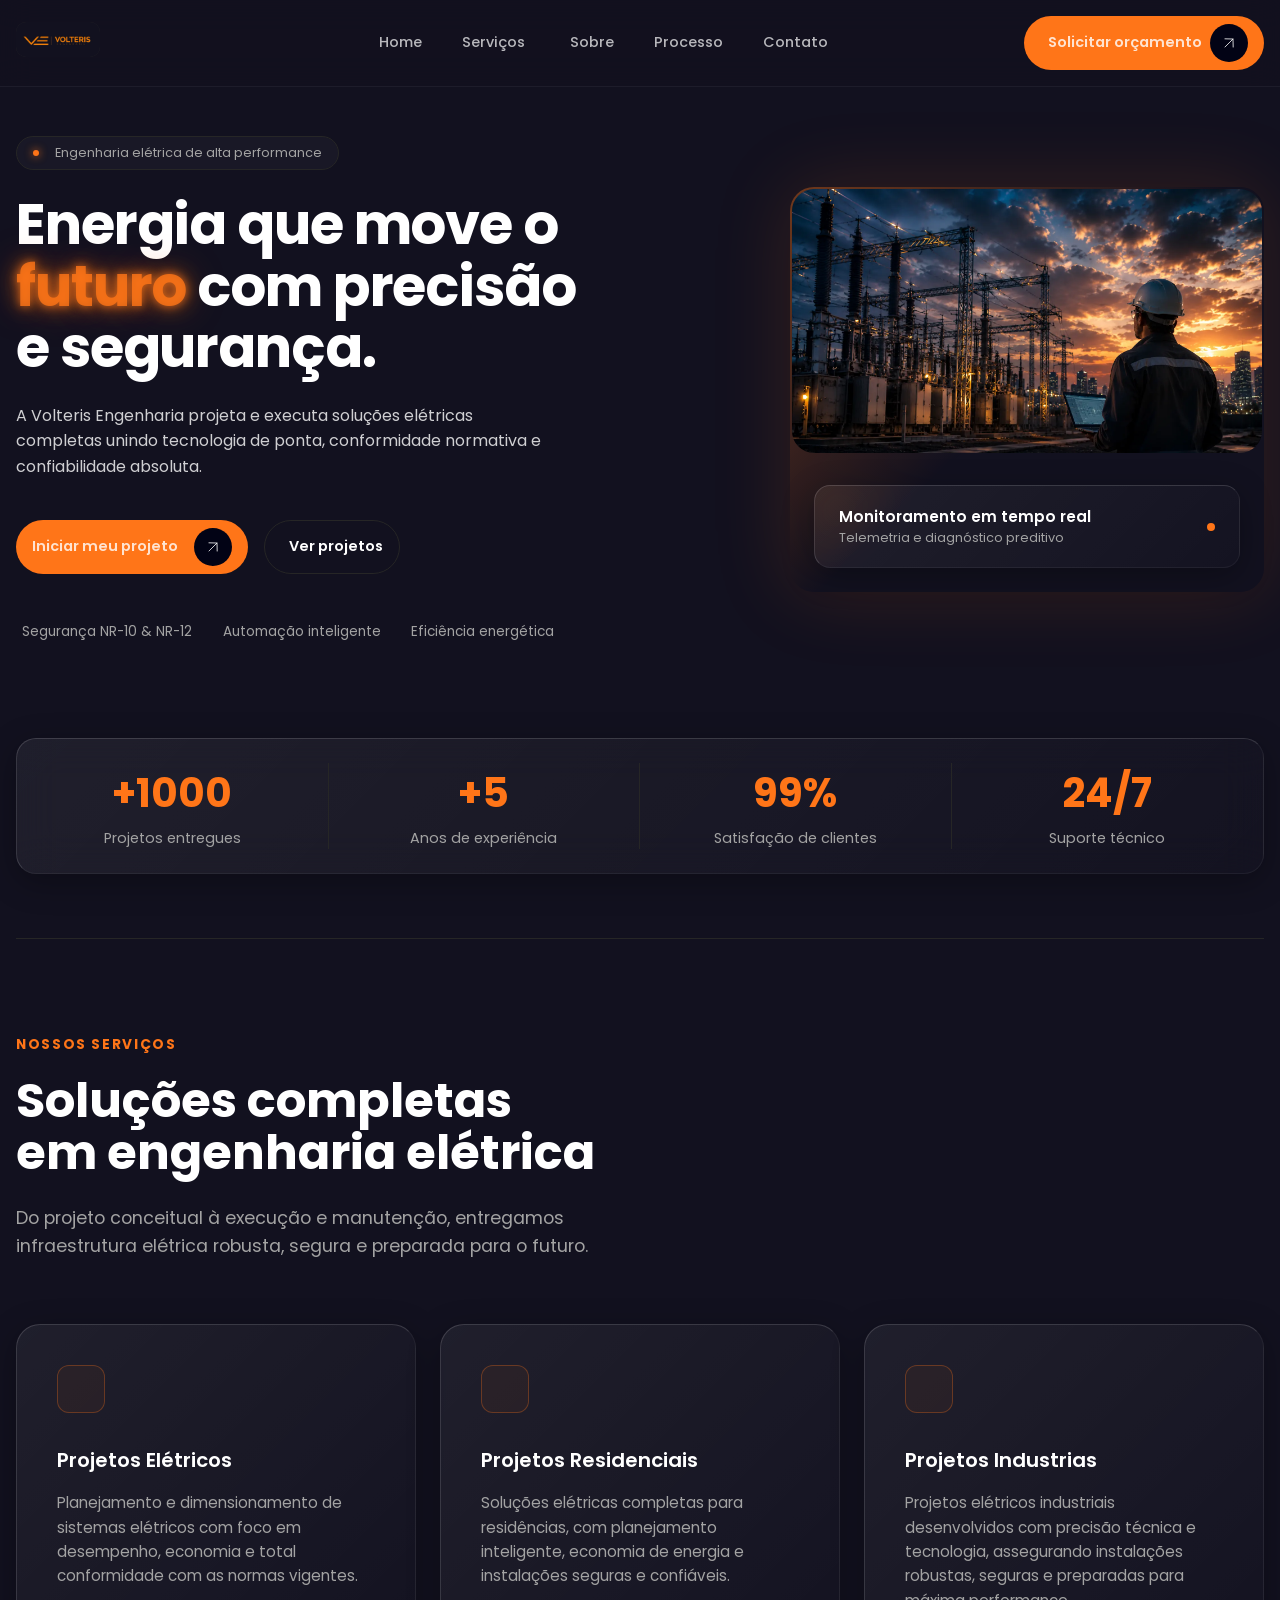
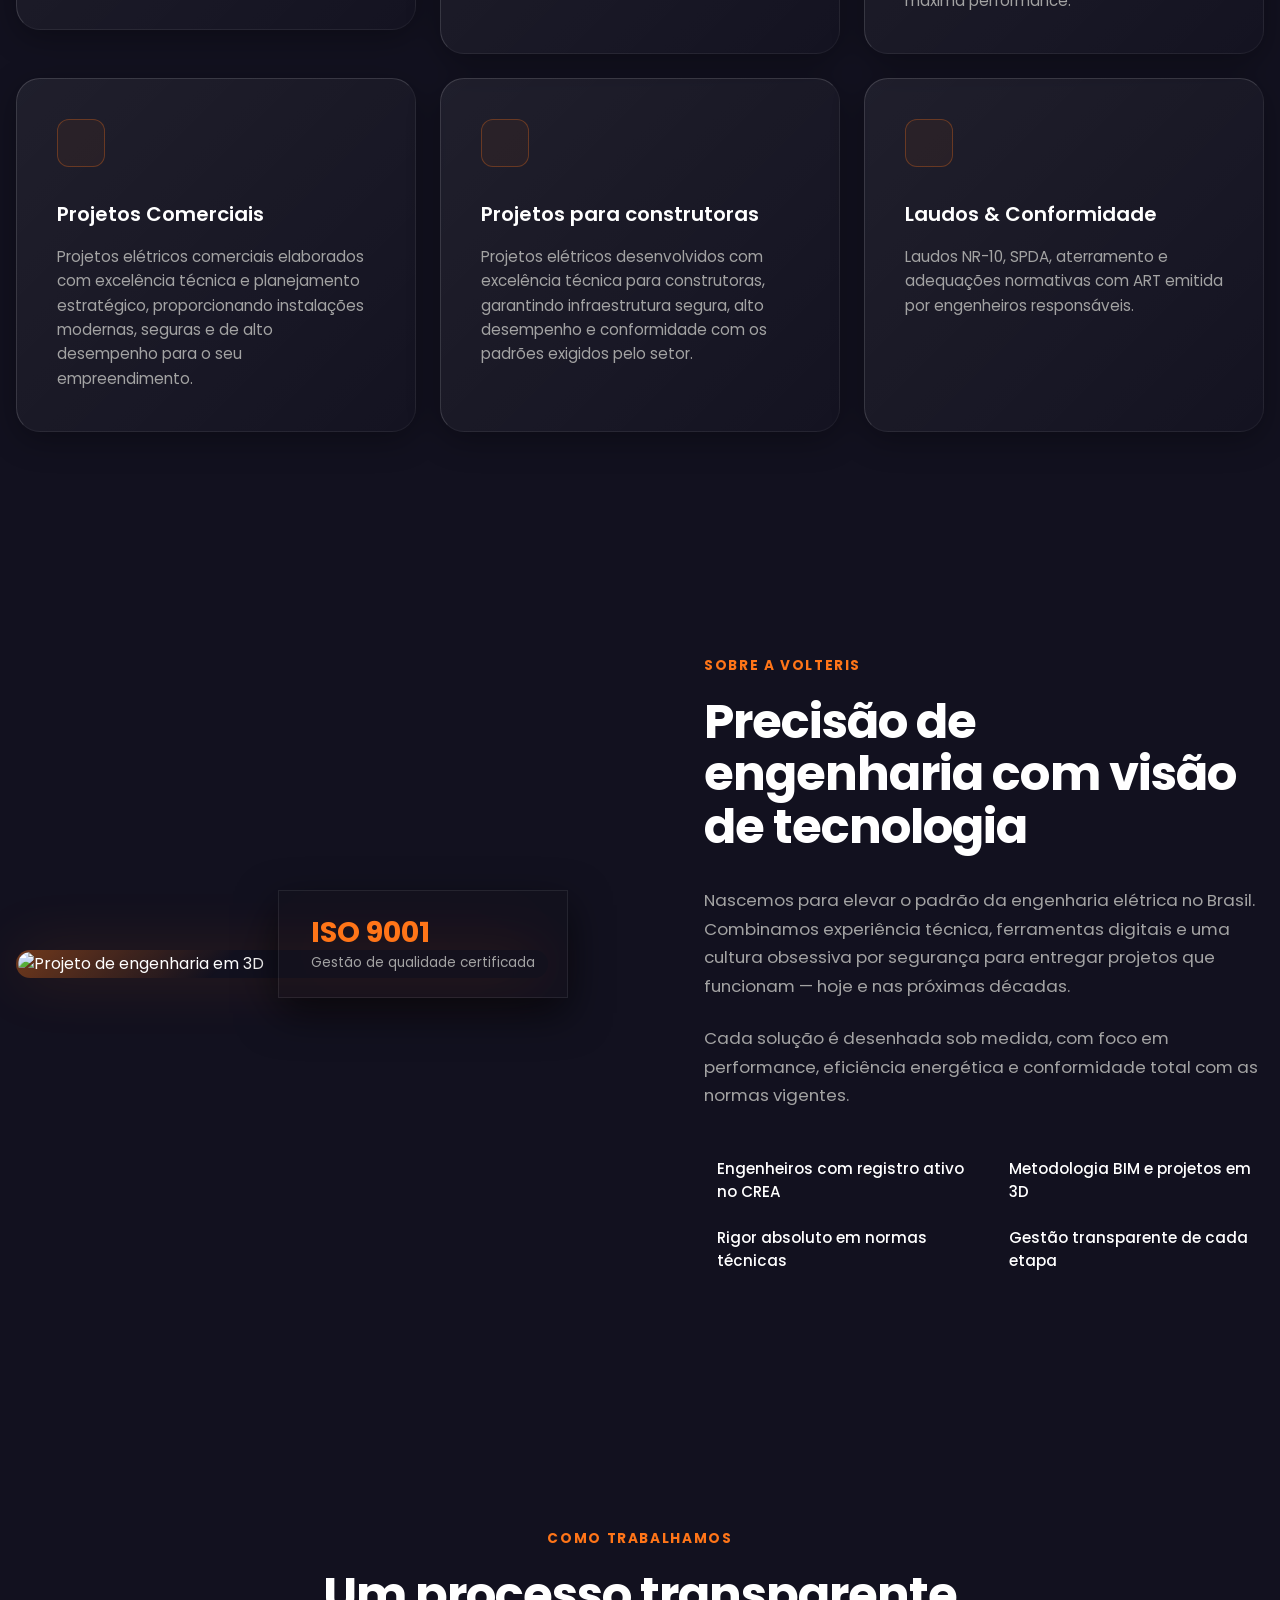
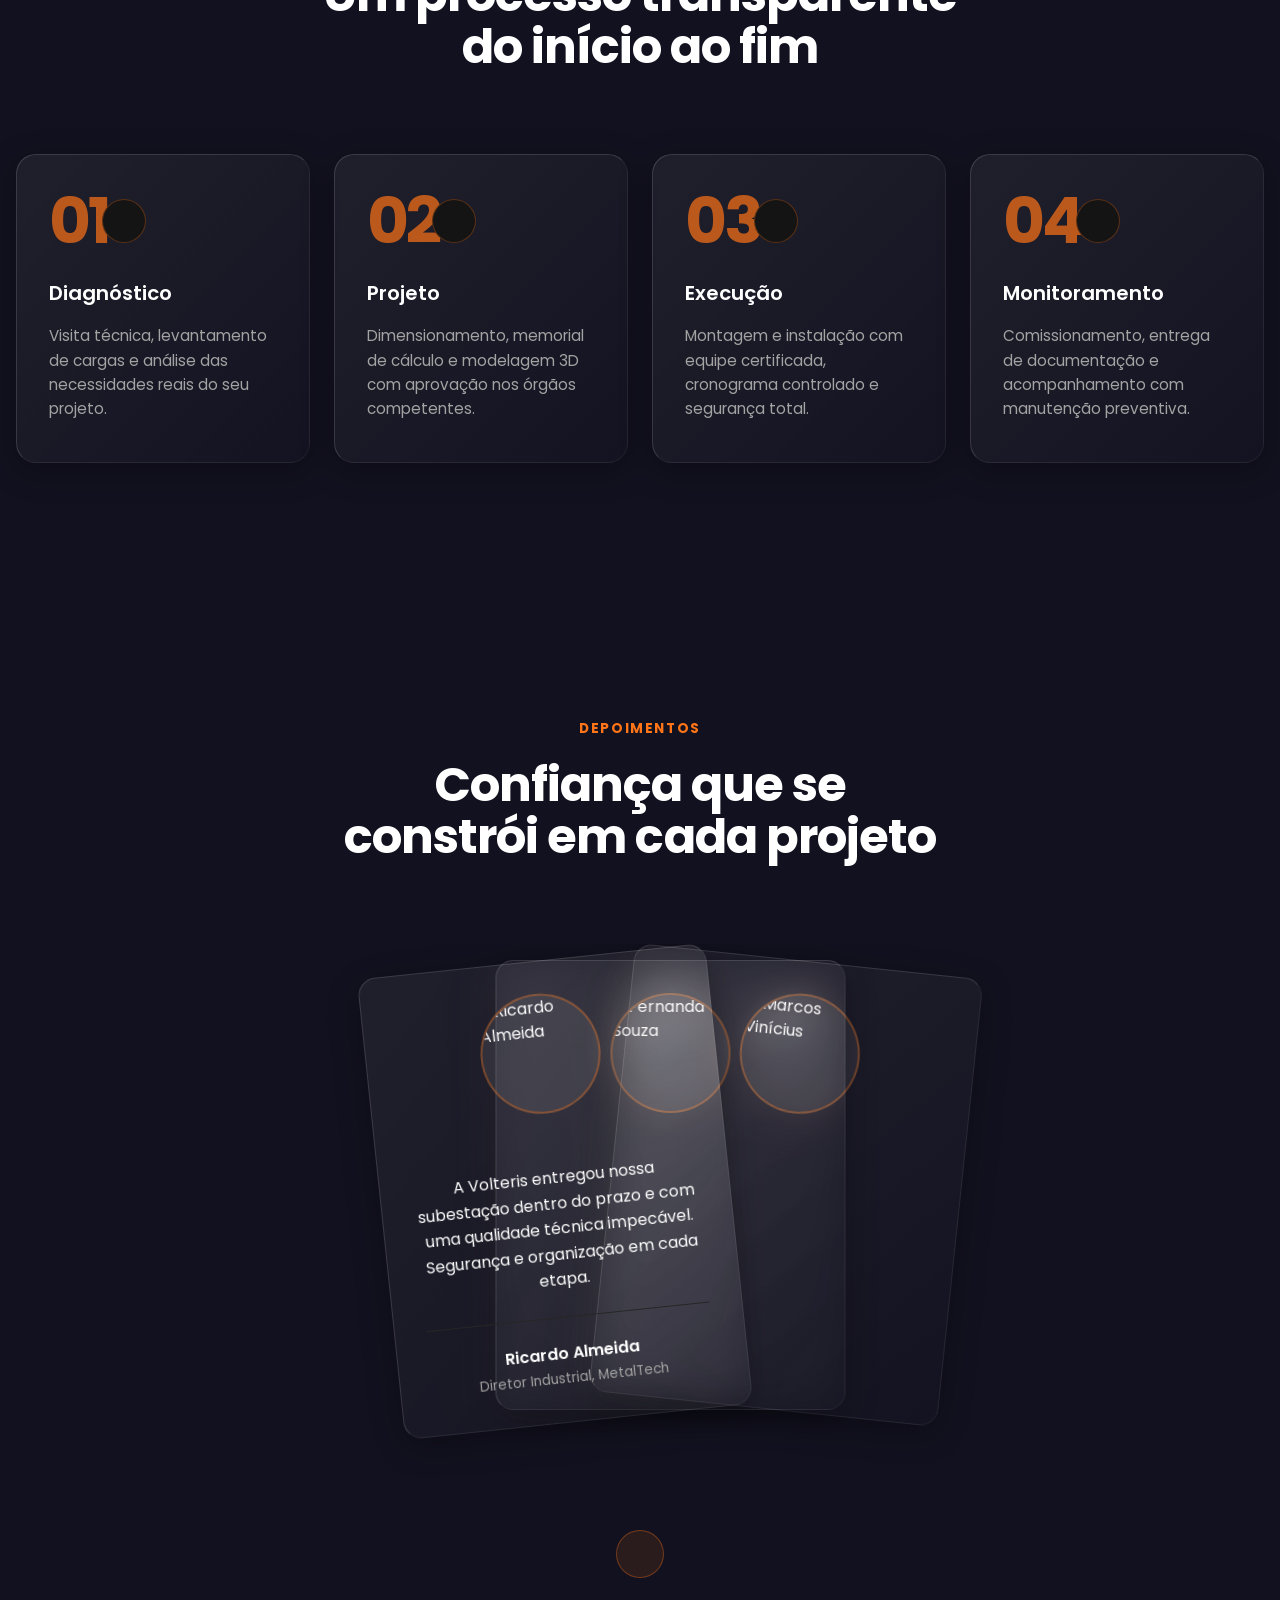
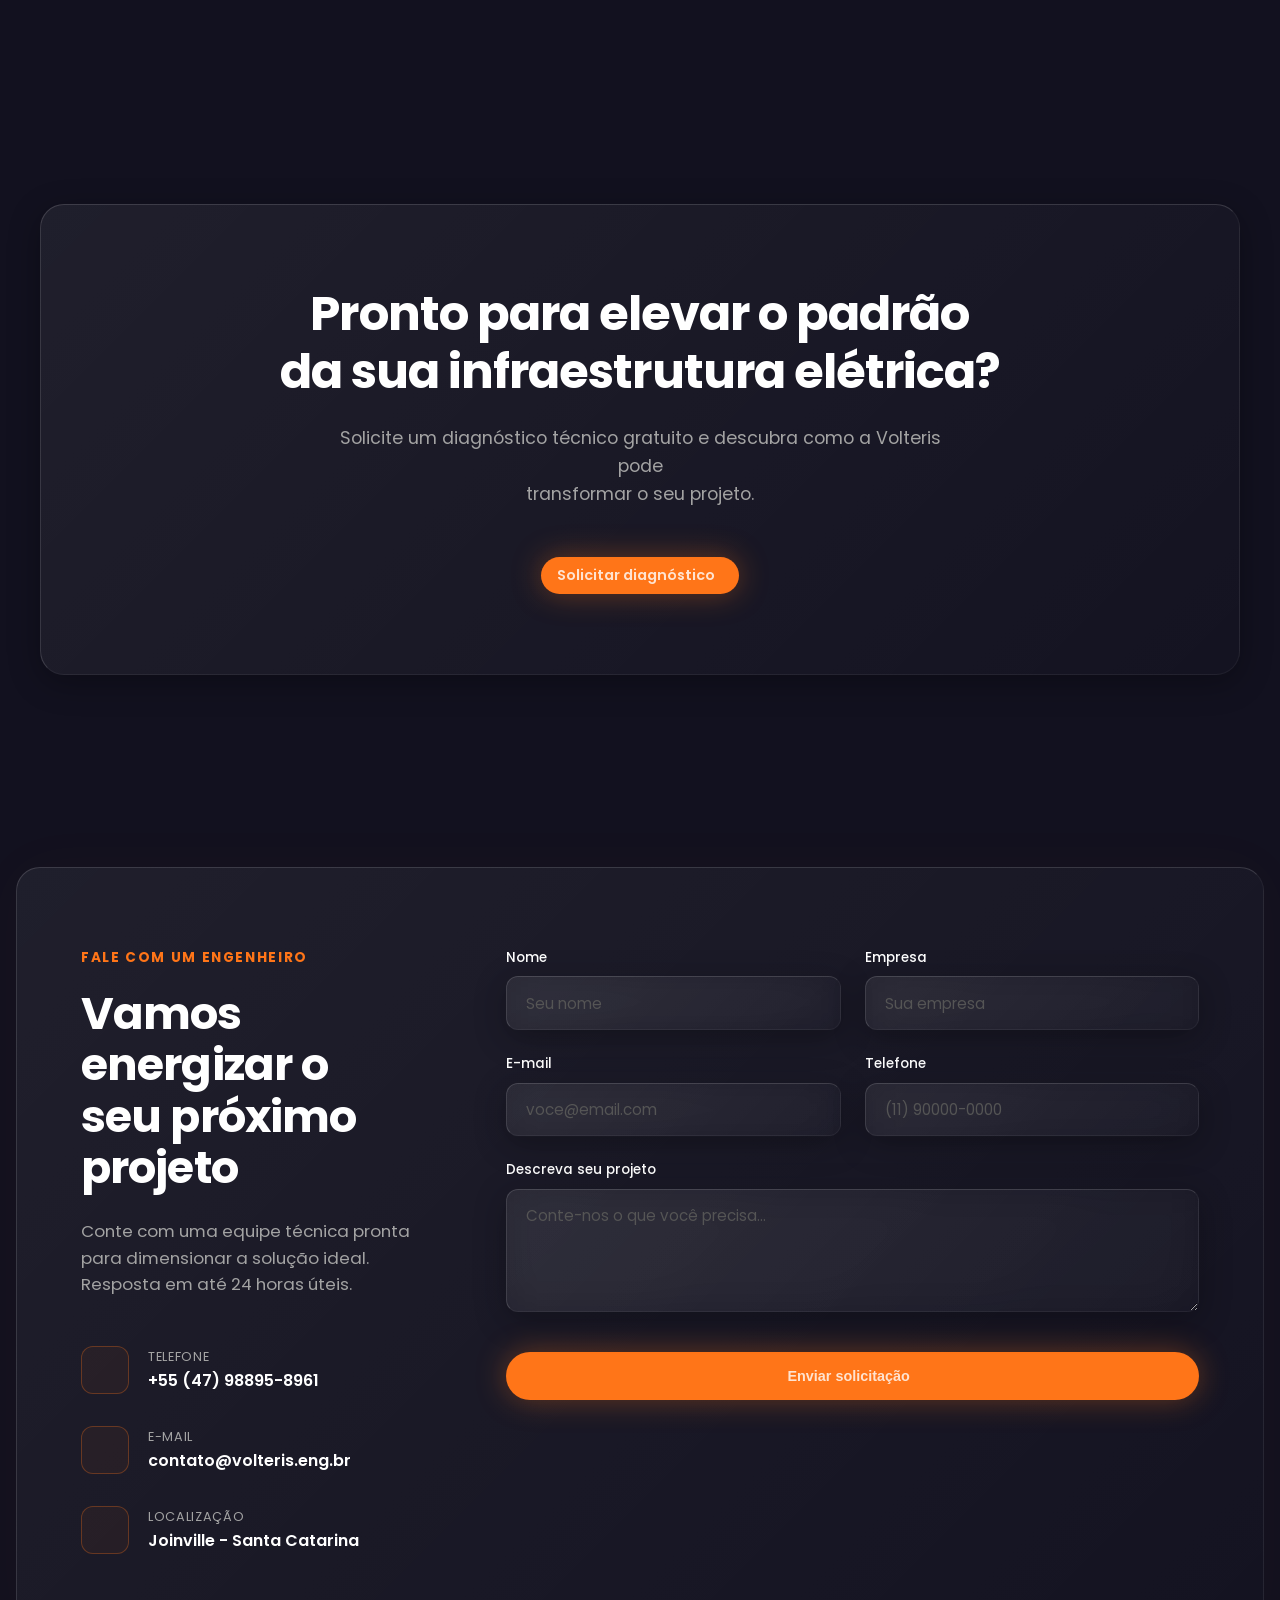
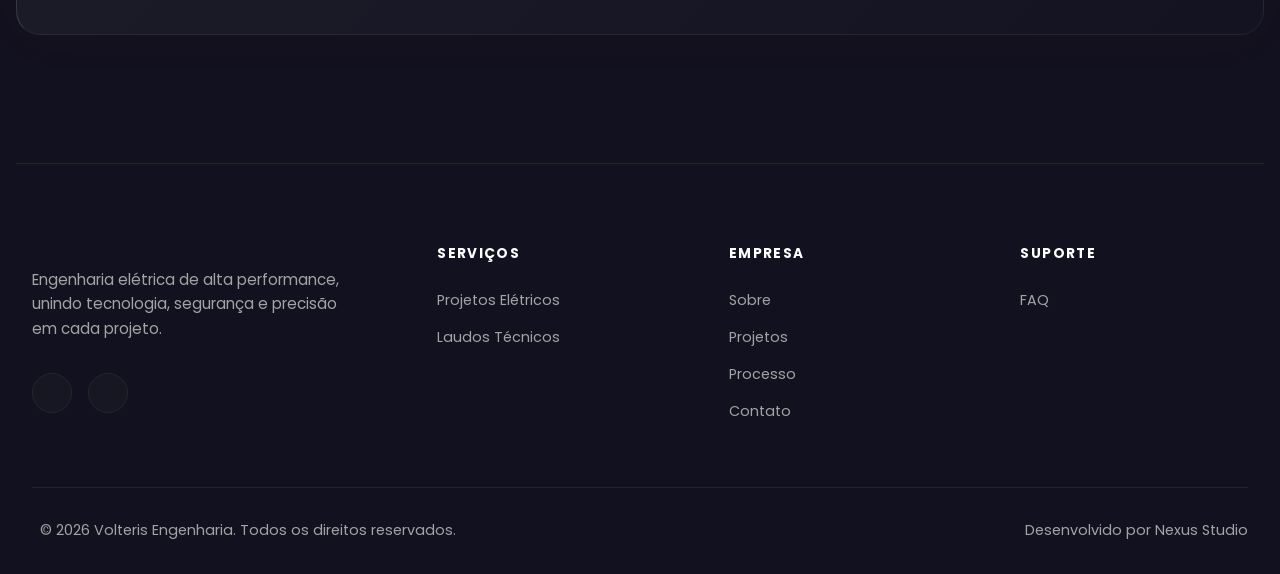
==== commit fa128ed9: "ajustes no index, style e js" ====
--- a/index.html
+++ b/index.html
@@ -62,557 +62,582 @@
 
     <div id="smooth-wrapper">
         <div id="smooth-content">
-    <main class="container">
-        <section class="hero" id="home">
-            <div class="hero-content fade-in">
-                <div class="badge">
-                    <span class="dot"></span> Engenharia elétrica de alta performance
-                </div>
-
-                <h1>Energia que move o <span class="highlight">futuro</span> com precisão e segurança.</h1>
-
-                <p class="subtitle">
-                    A Volteris Engenharia projeta e executa soluções elétricas completas de subestações a automação
-                    industrial unindo tecnologia de ponta, conformidade normativa e confiabilidade absoluta.
-                </p>
-
-                <div class="cta-group">
-                    <a href="https://wa.me/5547988958961?text=Olá! Gostaria de mais informações." target="_blank"
-                        class="btn btn-primary">
-                        Iniciar meu projeto <i class="ph"></i>
-                        <img src="./img/seta-icon.svg" alt="">
-                    </a>
-                    <a href="projetos.html" class="btn btn-secondary">
-                        <i class="ph ph-play-circle"></i> Ver projetos
-                    </a>
-                </div>
-
-                <div class="features-list">
-                    <div class="feature-item">
-                        <i class="ph ph-shield-check"></i> Segurança NR-10 & NR-12
-                    </div>
-                    <div class="feature-item">
-                        <i class="ph ph-cpu"></i> Automação inteligente
-                    </div>
-                    <div class="feature-item">
-                        <i class="ph ph-chart-line-up"></i> Eficiência energética
-                    </div>
-                </div>
-            </div>
-
-            <div class="hero-image-wrapper fade-in" data-speed="0.94">
-                <img src="./img/hero-card.webp" alt="homem olhando a obra" class="hero-image">
-
-                <div class="image-overlay-card">
-                    <div class="overlay-text">
-                        <strong>Monitoramento em tempo real</strong>
-                        <span>Telemetria e diagnóstico preditivo</span>
-                    </div>
-                    <span class="dot-orange"></span>
-                </div>
-            </div>
-        </section>
-
-        <section class="stats fade-in">
-            <div class="stat-item">
-                <h2>+1000</h2>
-                <p>Projetos entregues</p>
-            </div>
-            <div class="stat-item">
-                <h2>+5</h2>
-                <p>Anos de experiência</p>
-            </div>
-            <div class="stat-item">
-                <h2>99%</h2>
-                <p>Satisfação de clientes</p>
-            </div>
-            <div class="stat-item">
-                <h2>24/7</h2>
-                <p>Suporte técnico</p>
-            </div>
-        </section>
-
-        <!-- Seção de Serviços -->
-        <section class="services-section fade-in">
-            <div class="services-header">
-                <span class="kicker">Nossos Serviços</span>
-                <h2>Soluções completas <br>em engenharia elétrica</h2>
-                <p>Do projeto conceitual à execução e manutenção, entregamos infraestrutura elétrica robusta, segura e
-                    preparada para o futuro.</p>
-            </div>
-
-            <div class="services-grid">
-                <!-- Card 1 -->
-
-                <div class="card-animado">
-                    <a href="projetos.html"  class="service-card">
-                        <div class="service-card-top">
-                            <div class="service-icon">
-                                <i class="ph ph-lightning"></i>
-                            </div>
-                            <i class="ph ph-arrow-up-right service-arrow"></i>
-                        </div>
-                        <div class="service-content">
-                            <h3>Projetos Elétricos</h3>
-                            <p>Planejamento e dimensionamento de sistemas elétricos com foco em desempenho, economia e
-                                total
-                                conformidade com as normas vigentes.</p>
-                        </div>
-                        <div class="luz"></div>
-                    </a>
-                </div>
-
-                <!-- Card 2 -->
-                <a href="projetos.html" class="service-card">
-                    <div class="service-card-top">
-                        <div class="service-icon">
-                            <i class="ph ph-factory"></i>
-                        </div>
-                        <i class="ph ph-arrow-up-right service-arrow"></i>
-                    </div>
-                    <div class="service-content">
-                        <h3>Projetos Residenciais</h3>
-                        <p>Soluções elétricas completas para residências, com planejamento inteligente, economia de
-                            energia e instalações seguras e confiáveis.</p>
-                    </div>
-                </a>
-
-                <!-- Card 3 -->
-                <a href="projetos.html" class="service-card">
-                    <div class="service-card-top">
-                        <div class="service-icon">
-                            <i class="ph ph-cpu"></i>
-                        </div>
-                        <i class="ph ph-arrow-up-right service-arrow"></i>
-                    </div>
-                    <div class="service-content">
-                        <h3>Projetos Industrias</h3>
-                        <p>Projetos elétricos industriais desenvolvidos com precisão técnica e tecnologia, assegurando
-                            instalações robustas, seguras e preparadas para máxima performance.</p>
-                    </div>
-                </a>
-
-                <!-- Card 4 -->
-                <a href="projetos.html" class="service-card">
-                    <div class="service-card-top">
-                        <div class="service-icon">
-                            <i class="ph ph-sun"></i>
-                        </div>
-                        <i class="ph ph-arrow-up-right service-arrow"></i>
-                    </div>
-                    <div class="service-content">
-                        <h3>Projetos Comerciais</h3>
-                        <p>Projetos elétricos comerciais elaborados com excelência técnica e planejamento estratégico,
-                            proporcionando instalações modernas, seguras e de alto desempenho para o seu empreendimento.
+            <main class="container">
+                <section class="hero" id="home">
+                    <div class="hero-content fade-in">
+                        <div class="badge">
+                            <span class="dot"></span> Engenharia elétrica de alta performance
+                        </div>
+
+                        <h1>Energia que move o <span class="highlight">futuro</span> com precisão e segurança.</h1>
+
+                        <p class="subtitle">
+                            A Volteris Engenharia projeta e executa soluções elétricas completas unindo tecnologia de
+                            ponta, conformidade normativa e confiabilidade absoluta.
                         </p>
-                    </div>
-                </a>
-
-                <!-- Card 5 -->
-                <a href="projetos.html" class="service-card">
-                    <div class="service-card-top">
-                        <div class="service-icon">
-                            <i class="ph ph-battery-charging"></i>
-                        </div>
-                        <i class="ph ph-arrow-up-right service-arrow"></i>
-                    </div>
-                    <div class="service-content">
-                        <h3>Projetos para construtoras</h3>
-                        <p>Projetos elétricos desenvolvidos com excelência técnica para construtoras, garantindo
-                            infraestrutura segura, alto desempenho e conformidade com os padrões exigidos pelo setor.
-                        </p>
-                    </div>
-                </a>
-
-                <!-- Card 6 -->
-                <a href="laudos.html" class="service-card">
-                    <div class="service-card-top">
-                        <div class="service-icon">
-                            <i class="ph ph-shield-check"></i>
-                        </div>
-                        <i class="ph ph-arrow-up-right service-arrow"></i>
-                    </div>
-                    <div class="service-content">
-                        <h3>Laudos & Conformidade</h3>
-                        <p>Laudos NR-10, SPDA, aterramento e adequações normativas com ART emitida por engenheiros
-                            responsáveis.</p>
-                    </div>
-                </a>
-
-
-            </div>
-
-
-        </section>
-
-        <!-- Seção Sobre a Empresa -->
-        <section class="about-section fade-in" id="sobre">
-            <div class="about-grid">
-                <!-- Coluna da Imagem -->
-                    <div class="about-image-wrapper" data-speed="0.96">
-                    <!-- Imagem placeholder, substitua pela arte 3D oficial -->
-                    <img src="https://images.unsplash.com/photo-1581092580497-e0d23cbdf1dc?ixlib=rb-4.0.3&auto=format&fit=crop&w=800&q=80"
-                        alt="Projeto de engenharia em 3D" class="about-image">
-
-                    <!-- Card Flutuante de Certificação -->
-                    <div class="certification-card">
-                        <strong>ISO 9001</strong>
-                        <span>Gestão de qualidade certificada</span>
-                    </div>
-                </div>
-
-                <!-- Coluna de Texto -->
-                <div class="about-content">
-                    <span class="kicker">Sobre a Volteris</span>
-                    <h2>Precisão de engenharia com visão de tecnologia</h2>
-
-                    <p>Nascemos para elevar o padrão da engenharia elétrica no Brasil. Combinamos experiência técnica,
-                        ferramentas digitais e uma cultura obsessiva por segurança para entregar projetos que funcionam
-                        — hoje e nas próximas décadas.</p>
-
-                    <p>Cada solução é desenhada sob medida, com foco em performance, eficiência energética e
-                        conformidade total com as normas vigentes.</p>
-
-                    <!-- Lista de Diferenciais -->
-                    <div class="about-features">
-                        <div class="about-feature-item">
-                            <i class="ph ph-check-circle"></i>
-                            <span>Engenheiros com registro ativo no CREA</span>
-                        </div>
-                        <div class="about-feature-item">
-                            <i class="ph ph-check-circle"></i>
-                            <span>Metodologia BIM e projetos em 3D</span>
-                        </div>
-                        <div class="about-feature-item">
-                            <i class="ph ph-check-circle"></i>
-                            <span>Rigor absoluto em normas técnicas</span>
-                        </div>
-                        <div class="about-feature-item">
-                            <i class="ph ph-check-circle"></i>
-                            <span>Gestão transparente de cada etapa</span>
-                        </div>
-                    </div>
-                </div>
-            </div>
-        </section>
-
-        <!-- Seção Como Trabalhamos -->
-        <section class="process-section fade-in" id="processo">
-            <div class="process-header">
-                <span class="kicker">Como trabalhamos</span>
-                <h2>Um processo transparente<br>do início ao fim</h2>
-            </div>
-
-            <div class="process-grid">
-                <!-- Passo 1 -->
-                <div class="process-card">
-                    <div class="process-card-top">
-                        <span class="process-number">01</span>
-                        <div class="process-icon">
-                            <i class="ph ph-magnifying-glass"></i>
-                        </div>
-                    </div>
-                    <h3>Diagnóstico</h3>
-                    <p>Visita técnica, levantamento de cargas e análise das necessidades reais do seu projeto.</p>
-                </div>
-
-                <!-- Passo 2 -->
-                <div class="process-card">
-                    <div class="process-card-top">
-                        <span class="process-number">02</span>
-                        <div class="process-icon">
-                            <i class="ph ph-pen-nib"></i>
-                        </div>
-                    </div>
-                    <h3>Projeto</h3>
-                    <p>Dimensionamento, memorial de cálculo e modelagem 3D com aprovação nos órgãos competentes.</p>
-                </div>
-
-                <!-- Passo 3 -->
-                <div class="process-card">
-                    <div class="process-card-top">
-                        <span class="process-number">03</span>
-                        <div class="process-icon">
-                            <i class="ph ph-hard-hat"></i>
-                        </div>
-                    </div>
-                    <h3>Execução</h3>
-                    <p>Montagem e instalação com equipe certificada, cronograma controlado e segurança total.</p>
-                </div>
-
-                <!-- Passo 4 -->
-                <div class="process-card">
-                    <div class="process-card-top">
-                        <span class="process-number">04</span>
-                        <div class="process-icon">
-                            <i class="ph ph-chart-line-up"></i>
-                        </div>
-                    </div>
-                    <h3>Monitoramento</h3>
-                    <p>Comissionamento, entrega de documentação e acompanhamento com manutenção preventiva.</p>
-                </div>
-            </div>
-        </section>
-
-        <!-- Seção de Depoimentos -->
-        <section class="testimonials-section fade-in" id="depoimentos">
-            <div class="testimonials-header">
-                <span class="kicker">Depoimentos</span>
-                <h2>Confiança que se<br>constrói em cada projeto</h2>
-            </div>
-
-            <div class="testimonials-stack-wrapper">
-                <div class="testimonials-stack" data-testimonials-stack>
-                    <!-- Depoimento 1 -->
-                    <article class="testimonial-card" data-position="front">
-                        <img src="https://images.unsplash.com/photo-1507003211169-0a1dd7228f2d?auto=format&fit=crop&w=256&q=80"
-                            alt="Ricardo Almeida" class="testimonial-avatar" draggable="false">
-                        <div class="testimonial-quote">
-                            <i class="ph ph-quotes"></i>
-                        </div>
-                        <div class="testimonial-stars" aria-label="5 estrelas">
-                            <i class="ph-fill ph-star"></i>
-                            <i class="ph-fill ph-star"></i>
-                            <i class="ph-fill ph-star"></i>
-                            <i class="ph-fill ph-star"></i>
-                            <i class="ph-fill ph-star"></i>
-                        </div>
-                        <p class="testimonial-text">
-                            A Volteris entregou nossa subestação dentro do prazo e com uma qualidade técnica impecável.
-                            Segurança e organização em cada etapa.
-                        </p>
-                        <hr class="testimonial-divider">
-                        <div class="testimonial-author">
-                            <strong>Ricardo Almeida</strong>
-                            <span>Diretor Industrial, MetalTech</span>
-                        </div>
-                    </article>
-
-                    <!-- Depoimento 2 -->
-                    <article class="testimonial-card" data-position="middle">
-                        <img src="https://images.unsplash.com/photo-1494790108377-be9c29b29330?auto=format&fit=crop&w=256&q=80"
-                            alt="Fernanda Souza" class="testimonial-avatar" draggable="false">
-                        <div class="testimonial-quote">
-                            <i class="ph ph-quotes"></i>
-                        </div>
-                        <div class="testimonial-stars" aria-label="5 estrelas">
-                            <i class="ph-fill ph-star"></i>
-                            <i class="ph-fill ph-star"></i>
-                            <i class="ph-fill ph-star"></i>
-                            <i class="ph-fill ph-star"></i>
-                            <i class="ph-fill ph-star"></i>
-                        </div>
-                        <p class="testimonial-text">
-                            O projeto de eficiência energética reduziu nossos custos em 27%. Equipe extremamente técnica
-                            e
-                            transparente do início ao fim.
-                        </p>
-                        <hr class="testimonial-divider">
-                        <div class="testimonial-author">
-                            <strong>Fernanda Souza</strong>
-                            <span>Gerente de Operações, LogPar</span>
-                        </div>
-                    </article>
-
-                    <!-- Depoimento 3 -->
-                    <article class="testimonial-card" data-position="back">
-                        <img src="https://images.unsplash.com/photo-1500648767791-00dcc994a43e?auto=format&fit=crop&w=256&q=80"
-                            alt="Marcos Vinícius" class="testimonial-avatar" draggable="false">
-                        <div class="testimonial-quote">
-                            <i class="ph ph-quotes"></i>
-                        </div>
-                        <div class="testimonial-stars" aria-label="5 estrelas">
-                            <i class="ph-fill ph-star"></i>
-                            <i class="ph-fill ph-star"></i>
-                            <i class="ph-fill ph-star"></i>
-                            <i class="ph-fill ph-star"></i>
-                            <i class="ph-fill ph-star"></i>
-                        </div>
-                        <p class="testimonial-text">
-                            A automação implementada transformou nossa produção. Suporte ágil e uma parceria de verdade
-                            em
-                            engenharia.
-                        </p>
-                        <hr class="testimonial-divider">
-                        <div class="testimonial-author">
-                            <strong>Marcos Vinícius</strong>
-                            <span>CEO, Nova Fábrica</span>
-                        </div>
-                    </article>
-                </div>
-
-                <button class="testimonial-shuffle" type="button" data-testimonial-shuffle
-                    aria-label="Ver próximo depoimento">
-                    <i class="ph ph-arrow-left"></i>
-                </button>
-            </div>
-        </section>
-
-        <!-- Seção CTA (Call to Action) Final -->
-        <section class="cta-section fade-in">
-            <div class="cta-card">
-                <h2>Pronto para elevar o padrão<br>da sua infraestrutura elétrica?</h2>
-                <p>Solicite um diagnóstico técnico gratuito e descubra como a Volteris pode<br>transformar o seu
-                    projeto.</p>
-
-                <div class="cta-buttons">
-                    <a href="https://wa.me/5547988958961?text=Olá! Gostaria de mais informações." target="_blank"
-                        class="btn btn-primary glow-btn">
-                        Solicitar diagnóstico <i class="ph ph-arrow-right"></i>
-                    </a>
-                </div>
-            </div>
-        </section>
-
-        <!-- Seção de Contato / Formulário -->
-        <section class="contact-section fade-in" id="contato">
-            <div class="contact-card-wrapper">
-                <div class="contact-grid">
-
-                    <!-- Coluna da Esquerda: Informações -->
-                    <div class="contact-info">
-                        <span class="kicker">Fale com um engenheiro</span>
-                        <h2>Vamos energizar o<br>seu próximo projeto</h2>
-                        <p>Conte com uma equipe técnica pronta para dimensionar a solução ideal. Resposta em até 24
-                            horas úteis.</p>
-
-                        <div class="contact-channels">
-                            <div class="channel-item">
-                                <div class="channel-icon">
-                                    <i class="ph ph-phone"></i>
-                                </div>
-                                <div class="channel-text">
-                                    <span>Telefone</span>
-                                    <strong>+55 (47) 98895-8961</strong>
-                                </div>
-                            </div>
-
-                            <div class="channel-item">
-                                <div class="channel-icon">
-                                    <i class="ph ph-envelope-simple"></i>
-                                </div>
-                                <div class="channel-text">
-                                    <span>E-mail</span>
-                                    <strong>contato@volteris.eng.br</strong>
-                                </div>
-                            </div>
-
-                            <div class="channel-item">
-                                <div class="channel-icon">
-                                    <i class="ph ph-map-pin"></i>
-                                </div>
-                                <div class="channel-text">
-                                    <span>Localização</span>
-                                    <strong>Joinville - Santa Catarina</strong>
-                                </div>
-                            </div>
-                        </div>
-                    </div>
-
-                    <!-- Coluna da Direita: Formulário -->
-                    <div class="contact-form-wrapper">
-                        <form class="contact-form" id="contactForm">
-                            <div class="form-row">
-                                <div class="form-group">
-                                    <label for="nome">Nome</label>
-                                    <input type="text" id="nome" name="nome" placeholder="Seu nome" required>
-                                </div>
-                                <div class="form-group">
-                                    <label for="empresa">Empresa</label>
-                                    <input type="text" id="empresa" name="empresa" placeholder="Sua empresa" required>
-                                </div>
-                            </div>
-
-                            <div class="form-row">
-                                <div class="form-group">
-                                    <label for="email">E-mail</label>
-                                    <input type="email" id="email" name="email" placeholder="voce@email.com" required>
-                                </div>
-                                <div class="form-group">
-                                    <label for="telefone">Telefone</label>
-                                    <input type="tel" id="telefone" name="telefone" placeholder="(11) 90000-0000"
-                                        required>
-                                </div>
-                            </div>
-
-                            <div class="form-group full-width">
-                                <label for="mensagem">Descreva seu projeto</label>
-                                <textarea id="mensagem" name="mensagem" rows="4"
-                                    placeholder="Conte-nos o que você precisa..."></textarea>
-                            </div>
-
-                            <button type="submit" class="btn btn-primary glow-btn submit-btn">
-                                Enviar solicitação <i class="ph ph-arrow-right"></i>
-                            </button>
-                        </form>
-                    </div>
-
-                </div>
-            </div>
-        </section>
-
-        <!-- Rodapé da Página -->
-        <footer class="footer fade-in">
-            <div class="container footer-container">
-                <div class="footer-grid">
-
-                    <!-- Coluna 1: Logo e Descrição -->
-                    <div class="footer-col-brand">
-                        <div class="logo">
-                            <div class="logo-icon"></div>
-                        </div>
-                        <p>Engenharia elétrica de alta performance, unindo tecnologia, segurança e precisão em cada
+
+                        <div class="cta-group">
+                            <a href="https://wa.me/5547988958961?text=Olá! Gostaria de mais informações."
+                                target="_blank" class="btn btn-primary">
+                                Iniciar meu projeto <i class="ph"></i>
+                                <img src="./img/seta-icon.svg" alt="">
+                            </a>
+                            <a href="projetos.html" class="btn btn-secondary">
+                                <i class="ph ph-play-circle"></i> Ver projetos
+                            </a>
+                        </div>
+
+                        <div class="features-list">
+                            <div class="feature-item">
+                                <i class="ph ph-shield-check"></i> Segurança NR-10 & NR-12
+                            </div>
+                            <div class="feature-item">
+                                <i class="ph ph-cpu"></i> Automação inteligente
+                            </div>
+                            <div class="feature-item">
+                                <i class="ph ph-chart-line-up"></i> Eficiência energética
+                            </div>
+                        </div>
+                    </div>
+
+                    <div class="hero-image-wrapper fade-in" data-speed="0.94">
+                        <img src="./img/hero-card.webp" alt="homem olhando a obra" class="hero-image">
+
+                        <div class="image-overlay-card">
+                            <div class="overlay-text">
+                                <strong>Monitoramento em tempo real</strong>
+                                <span>Telemetria e diagnóstico preditivo</span>
+                            </div>
+                            <span class="dot-orange"></span>
+                        </div>
+                    </div>
+                </section>
+
+                <section class="stats fade-in">
+                    <div class="stat-item">
+                        <h2>+1000</h2>
+                        <p>Projetos entregues</p>
+                    </div>
+                    <div class="stat-item">
+                        <h2>+5</h2>
+                        <p>Anos de experiência</p>
+                    </div>
+                    <div class="stat-item">
+                        <h2>99%</h2>
+                        <p>Satisfação de clientes</p>
+                    </div>
+                    <div class="stat-item">
+                        <h2>24/7</h2>
+                        <p>Suporte técnico</p>
+                    </div>
+                </section>
+
+                <!-- Seção de Serviços -->
+                <section class="services-section fade-in">
+                    <div class="services-header">
+                        <span class="kicker">Nossos Serviços</span>
+                        <h2>Soluções completas <br>em engenharia elétrica</h2>
+                        <p>Do projeto conceitual à execução e manutenção, entregamos infraestrutura elétrica robusta,
+                            segura e
+                            preparada para o futuro.</p>
+                    </div>
+
+                    <div class="services-grid">
+                        <!-- Card 1 -->
+
+                        <div class="card-animado">
+                            <a href="projetos.html" class="service-card">
+                                <div class="service-card-top">
+                                    <div class="service-icon">
+                                        <i class="ph ph-lightning"></i>
+                                    </div>
+                                    <i class="ph ph-arrow-up-right service-arrow"></i>
+                                </div>
+                                <div class="service-content">
+                                    <h3>Projetos Elétricos</h3>
+                                    <p>Planejamento e dimensionamento de sistemas elétricos com foco em desempenho,
+                                        economia e
+                                        total
+                                        conformidade com as normas vigentes.</p>
+                                </div>
+                                <div class="luz"></div>
+                            </a>
+                        </div>
+
+                        <!-- Card 2 -->
+                        <a href="projetos.html" class="service-card">
+                            <div class="service-card-top">
+                                <div class="service-icon">
+                                    <i class="ph ph-factory"></i>
+                                </div>
+                                <i class="ph ph-arrow-up-right service-arrow"></i>
+                            </div>
+                            <div class="service-content">
+                                <h3>Projetos Residenciais</h3>
+                                <p>Soluções elétricas completas para residências, com planejamento inteligente, economia
+                                    de
+                                    energia e instalações seguras e confiáveis.</p>
+                            </div>
+                        </a>
+
+                        <!-- Card 3 -->
+                        <a href="projetos.html" class="service-card">
+                            <div class="service-card-top">
+                                <div class="service-icon">
+                                    <i class="ph ph-cpu"></i>
+                                </div>
+                                <i class="ph ph-arrow-up-right service-arrow"></i>
+                            </div>
+                            <div class="service-content">
+                                <h3>Projetos Industrias</h3>
+                                <p>Projetos elétricos industriais desenvolvidos com precisão técnica e tecnologia,
+                                    assegurando
+                                    instalações robustas, seguras e preparadas para máxima performance.</p>
+                            </div>
+                        </a>
+
+                        <!-- Card 4 -->
+                        <a href="projetos.html" class="service-card">
+                            <div class="service-card-top">
+                                <div class="service-icon">
+                                    <i class="ph ph-sun"></i>
+                                </div>
+                                <i class="ph ph-arrow-up-right service-arrow"></i>
+                            </div>
+                            <div class="service-content">
+                                <h3>Projetos Comerciais</h3>
+                                <p>Projetos elétricos comerciais elaborados com excelência técnica e planejamento
+                                    estratégico,
+                                    proporcionando instalações modernas, seguras e de alto desempenho para o seu
+                                    empreendimento.
+                                </p>
+                            </div>
+                        </a>
+
+                        <!-- Card 5 -->
+                        <a href="projetos.html" class="service-card">
+                            <div class="service-card-top">
+                                <div class="service-icon">
+                                    <i class="ph ph-battery-charging"></i>
+                                </div>
+                                <i class="ph ph-arrow-up-right service-arrow"></i>
+                            </div>
+                            <div class="service-content">
+                                <h3>Projetos para construtoras</h3>
+                                <p>Projetos elétricos desenvolvidos com excelência técnica para construtoras, garantindo
+                                    infraestrutura segura, alto desempenho e conformidade com os padrões exigidos pelo
+                                    setor.
+                                </p>
+                            </div>
+                        </a>
+
+                        <!-- Card 6 -->
+                        <a href="laudos.html" class="service-card">
+                            <div class="service-card-top">
+                                <div class="service-icon">
+                                    <i class="ph ph-shield-check"></i>
+                                </div>
+                                <i class="ph ph-arrow-up-right service-arrow"></i>
+                            </div>
+                            <div class="service-content">
+                                <h3>Laudos & Conformidade</h3>
+                                <p>Laudos NR-10, SPDA, aterramento e adequações normativas com ART emitida por
+                                    engenheiros
+                                    responsáveis.</p>
+                            </div>
+                        </a>
+
+
+                    </div>
+
+
+                </section>
+
+                <!-- Seção Sobre a Empresa -->
+                <section class="about-section fade-in" id="sobre">
+                    <div class="about-grid">
+                        <!-- Coluna da Imagem -->
+                        <div class="about-image-wrapper" data-speed="0.96">
+                            <!-- Imagem placeholder, substitua pela arte 3D oficial -->
+                            <img src="https://images.unsplash.com/photo-1581092580497-e0d23cbdf1dc?ixlib=rb-4.0.3&auto=format&fit=crop&w=800&q=80"
+                                alt="Projeto de engenharia em 3D" class="about-image">
+
+                            <!-- Card Flutuante de Certificação -->
+                            <div class="certification-card">
+                                <strong>ISO 9001</strong>
+                                <span>Gestão de qualidade certificada</span>
+                            </div>
+                        </div>
+
+                        <!-- Coluna de Texto -->
+                        <div class="about-content">
+                            <span class="kicker">Sobre a Volteris</span>
+                            <h2>Precisão de engenharia com visão de tecnologia</h2>
+
+                            <p>Nascemos para elevar o padrão da engenharia elétrica no Brasil. Combinamos experiência
+                                técnica,
+                                ferramentas digitais e uma cultura obsessiva por segurança para entregar projetos que
+                                funcionam
+                                — hoje e nas próximas décadas.</p>
+
+                            <p>Cada solução é desenhada sob medida, com foco em performance, eficiência energética e
+                                conformidade total com as normas vigentes.</p>
+
+                            <!-- Lista de Diferenciais -->
+                            <div class="about-features">
+                                <div class="about-feature-item">
+                                    <i class="ph ph-check-circle"></i>
+                                    <span>Engenheiros com registro ativo no CREA</span>
+                                </div>
+                                <div class="about-feature-item">
+                                    <i class="ph ph-check-circle"></i>
+                                    <span>Metodologia BIM e projetos em 3D</span>
+                                </div>
+                                <div class="about-feature-item">
+                                    <i class="ph ph-check-circle"></i>
+                                    <span>Rigor absoluto em normas técnicas</span>
+                                </div>
+                                <div class="about-feature-item">
+                                    <i class="ph ph-check-circle"></i>
+                                    <span>Gestão transparente de cada etapa</span>
+                                </div>
+                            </div>
+                        </div>
+                    </div>
+                </section>
+
+                <!-- Seção Como Trabalhamos -->
+                <section class="process-section fade-in" id="processo">
+                    <div class="process-header">
+                        <span class="kicker">Como trabalhamos</span>
+                        <h2>Um processo transparente<br>do início ao fim</h2>
+                    </div>
+
+                    <div class="process-grid">
+                        <!-- Passo 1 -->
+                        <div class="process-card">
+                            <div class="process-card-top">
+                                <span class="process-number">01</span>
+                                <div class="process-icon">
+                                    <i class="ph ph-magnifying-glass"></i>
+                                </div>
+                            </div>
+                            <h3>Diagnóstico</h3>
+                            <p>Visita técnica, levantamento de cargas e análise das necessidades reais do seu projeto.
+                            </p>
+                        </div>
+
+                        <!-- Passo 2 -->
+                        <div class="process-card">
+                            <div class="process-card-top">
+                                <span class="process-number">02</span>
+                                <div class="process-icon">
+                                    <i class="ph ph-pen-nib"></i>
+                                </div>
+                            </div>
+                            <h3>Projeto</h3>
+                            <p>Dimensionamento, memorial de cálculo e modelagem 3D com aprovação nos órgãos competentes.
+                            </p>
+                        </div>
+
+                        <!-- Passo 3 -->
+                        <div class="process-card">
+                            <div class="process-card-top">
+                                <span class="process-number">03</span>
+                                <div class="process-icon">
+                                    <i class="ph ph-hard-hat"></i>
+                                </div>
+                            </div>
+                            <h3>Execução</h3>
+                            <p>Montagem e instalação com equipe certificada, cronograma controlado e segurança total.
+                            </p>
+                        </div>
+
+                        <!-- Passo 4 -->
+                        <div class="process-card">
+                            <div class="process-card-top">
+                                <span class="process-number">04</span>
+                                <div class="process-icon">
+                                    <i class="ph ph-chart-line-up"></i>
+                                </div>
+                            </div>
+                            <h3>Monitoramento</h3>
+                            <p>Comissionamento, entrega de documentação e acompanhamento com manutenção preventiva.</p>
+                        </div>
+                    </div>
+                </section>
+
+                <!-- Seção de Depoimentos -->
+                <section class="testimonials-section fade-in" id="depoimentos">
+                    <div class="testimonials-header">
+                        <span class="kicker">Depoimentos</span>
+                        <h2>Confiança que se<br>constrói em cada projeto</h2>
+                    </div>
+
+                    <div class="testimonials-stack-wrapper">
+                        <div class="testimonials-stack" data-testimonials-stack>
+                            <!-- Depoimento 1 -->
+                            <article class="testimonial-card" data-position="front">
+                                <img src="https://images.unsplash.com/photo-1507003211169-0a1dd7228f2d?auto=format&fit=crop&w=256&q=80"
+                                    alt="Ricardo Almeida" class="testimonial-avatar" draggable="false">
+                                <div class="testimonial-quote">
+                                    <i class="ph ph-quotes"></i>
+                                </div>
+                                <div class="testimonial-stars" aria-label="5 estrelas">
+                                    <i class="ph-fill ph-star"></i>
+                                    <i class="ph-fill ph-star"></i>
+                                    <i class="ph-fill ph-star"></i>
+                                    <i class="ph-fill ph-star"></i>
+                                    <i class="ph-fill ph-star"></i>
+                                </div>
+                                <p class="testimonial-text">
+                                    A Volteris entregou nossa subestação dentro do prazo e com uma qualidade técnica
+                                    impecável.
+                                    Segurança e organização em cada etapa.
+                                </p>
+                                <hr class="testimonial-divider">
+                                <div class="testimonial-author">
+                                    <strong>Ricardo Almeida</strong>
+                                    <span>Diretor Industrial, MetalTech</span>
+                                </div>
+                            </article>
+
+                            <!-- Depoimento 2 -->
+                            <article class="testimonial-card" data-position="middle">
+                                <img src="https://images.unsplash.com/photo-1494790108377-be9c29b29330?auto=format&fit=crop&w=256&q=80"
+                                    alt="Fernanda Souza" class="testimonial-avatar" draggable="false">
+                                <div class="testimonial-quote">
+                                    <i class="ph ph-quotes"></i>
+                                </div>
+                                <div class="testimonial-stars" aria-label="5 estrelas">
+                                    <i class="ph-fill ph-star"></i>
+                                    <i class="ph-fill ph-star"></i>
+                                    <i class="ph-fill ph-star"></i>
+                                    <i class="ph-fill ph-star"></i>
+                                    <i class="ph-fill ph-star"></i>
+                                </div>
+                                <p class="testimonial-text">
+                                    O projeto de eficiência energética reduziu nossos custos em 27%. Equipe extremamente
+                                    técnica
+                                    e
+                                    transparente do início ao fim.
+                                </p>
+                                <hr class="testimonial-divider">
+                                <div class="testimonial-author">
+                                    <strong>Fernanda Souza</strong>
+                                    <span>Gerente de Operações, LogPar</span>
+                                </div>
+                            </article>
+
+                            <!-- Depoimento 3 -->
+                            <article class="testimonial-card" data-position="back">
+                                <img src="https://images.unsplash.com/photo-1500648767791-00dcc994a43e?auto=format&fit=crop&w=256&q=80"
+                                    alt="Marcos Vinícius" class="testimonial-avatar" draggable="false">
+                                <div class="testimonial-quote">
+                                    <i class="ph ph-quotes"></i>
+                                </div>
+                                <div class="testimonial-stars" aria-label="5 estrelas">
+                                    <i class="ph-fill ph-star"></i>
+                                    <i class="ph-fill ph-star"></i>
+                                    <i class="ph-fill ph-star"></i>
+                                    <i class="ph-fill ph-star"></i>
+                                    <i class="ph-fill ph-star"></i>
+                                </div>
+                                <p class="testimonial-text">
+                                    A automação implementada transformou nossa produção. Suporte ágil e uma parceria de
+                                    verdade
+                                    em
+                                    engenharia.
+                                </p>
+                                <hr class="testimonial-divider">
+                                <div class="testimonial-author">
+                                    <strong>Marcos Vinícius</strong>
+                                    <span>CEO, Nova Fábrica</span>
+                                </div>
+                            </article>
+                        </div>
+
+                        <button class="testimonial-shuffle" type="button" data-testimonial-shuffle
+                            aria-label="Ver próximo depoimento">
+                            <i class="ph ph-arrow-left"></i>
+                        </button>
+                    </div>
+                </section>
+
+                <!-- Seção CTA (Call to Action) Final -->
+                <section class="cta-section fade-in">
+                    <div class="cta-card">
+                        <h2>Pronto para elevar o padrão<br>da sua infraestrutura elétrica?</h2>
+                        <p>Solicite um diagnóstico técnico gratuito e descubra como a Volteris pode<br>transformar o seu
                             projeto.</p>
-                        <div class="footer-socials">
-                            <a href="#" class="social-icon"><i class="ph ph-linkedin-logo"></i></a>
-                            <a href="#" class="social-icon"><i class="ph ph-instagram-logo"></i></a>
-                            <a href="#" class="social-icon"><i class="ph ph-facebook-logo"></i></a>
-                        </div>
-                    </div>
-
-                    <!-- Coluna 2: Serviços -->
-                    <div class="footer-col-links">
-                        <h4>Serviços</h4>
-                        <ul>
-                            <li><a href="projetos.html">Projetos Elétricos</a></li>
-                            <li><a href="laudos.html">Laudos Técnicos</a></li>
-                        </ul>
-                    </div>
-
-                    <!-- Coluna 3: Empresa -->
-                    <div class="footer-col-links">
-                        <h4>Empresa</h4>
-                        <ul>
-                            <li><a href="#sobre">Sobre</a></li>
-                            <li><a href="projetos.html">Projetos</a></li>
-                            <li><a href="#processo">Processo</a></li>
-                            <li><a href="#contato">Contato</a></li>
-                        </ul>
-                    </div>
-
-                    <!-- Coluna 4: Suporte -->
-                    <div class="footer-col-links">
-                        <h4>Suporte</h4>
-                        <ul>
-                            <li><a href="https://wa.me/5547988958961?text=Olá! Preciso de suporte técnico">FAQ</a></li>
-                        </ul>
-                    </div>
-
-                </div>
-
-                <!-- Rodapé Inferior (Copyright e Dados Legais) -->
-                <div class="footer-bottom">
-                    <p class="footer-copy">
-                        <i class="ph ph-lightning"></i> © 2026 Volteris Engenharia. Todos os direitos reservados.
-                    </p>
-                    <p class="footer-legal">
-                        Desenvolvido por Nexus Studio
-                    </p>
-                </div>
-            </div>
-        </footer>
-
-    </main>
+
+                        <div class="cta-buttons">
+                            <a href="https://wa.me/5547988958961?text=Olá! Gostaria de mais informações."
+                                target="_blank" class="btn btn-primary glow-btn">
+                                Solicitar diagnóstico <i class="ph ph-arrow-right"></i>
+                            </a>
+                        </div>
+                    </div>
+                </section>
+
+                <!-- Seção de Contato / Formulário -->
+                <section class="contact-section fade-in" id="contato">
+                    <div class="contact-card-wrapper">
+                        <div class="contact-grid">
+
+                            <!-- Coluna da Esquerda: Informações -->
+                            <div class="contact-info">
+                                <span class="kicker">Fale com um engenheiro</span>
+                                <h2>Vamos energizar o<br>seu próximo projeto</h2>
+                                <p>Conte com uma equipe técnica pronta para dimensionar a solução ideal. Resposta em até
+                                    24
+                                    horas úteis.</p>
+
+                                <div class="contact-channels">
+                                    <div class="channel-item">
+                                        <div class="channel-icon">
+                                            <i class="ph ph-phone"></i>
+                                        </div>
+                                        <div class="channel-text">
+                                            <span>Telefone</span>
+                                            <strong>+55 (47) 98895-8961</strong>
+                                        </div>
+                                    </div>
+
+                                    <div class="channel-item">
+                                        <div class="channel-icon">
+                                            <i class="ph ph-envelope-simple"></i>
+                                        </div>
+                                        <div class="channel-text">
+                                            <span>E-mail</span>
+                                            <strong>contato@volteris.eng.br</strong>
+                                        </div>
+                                    </div>
+
+                                    <div class="channel-item">
+                                        <div class="channel-icon">
+                                            <i class="ph ph-map-pin"></i>
+                                        </div>
+                                        <div class="channel-text">
+                                            <span>Localização</span>
+                                            <strong>Joinville - Santa Catarina</strong>
+                                        </div>
+                                    </div>
+                                </div>
+                            </div>
+
+                            <!-- Coluna da Direita: Formulário -->
+                            <div class="contact-form-wrapper">
+                                <form class="contact-form" id="contactForm">
+                                    <div class="form-row">
+                                        <div class="form-group">
+                                            <label for="nome">Nome</label>
+                                            <input type="text" id="nome" name="nome" placeholder="Seu nome" required>
+                                        </div>
+                                        <div class="form-group">
+                                            <label for="empresa">Empresa</label>
+                                            <input type="text" id="empresa" name="empresa" placeholder="Sua empresa"
+                                                required>
+                                        </div>
+                                    </div>
+
+                                    <div class="form-row">
+                                        <div class="form-group">
+                                            <label for="email">E-mail</label>
+                                            <input type="email" id="email" name="email" placeholder="voce@email.com"
+                                                required>
+                                        </div>
+                                        <div class="form-group">
+                                            <label for="telefone">Telefone</label>
+                                            <input type="tel" id="telefone" name="telefone"
+                                                placeholder="(11) 90000-0000" required>
+                                        </div>
+                                    </div>
+
+                                    <div class="form-group full-width">
+                                        <label for="mensagem">Descreva seu projeto</label>
+                                        <textarea id="mensagem" name="mensagem" rows="4"
+                                            placeholder="Conte-nos o que você precisa..."></textarea>
+                                    </div>
+
+                                    <button type="submit" class="btn btn-primary glow-btn submit-btn">
+                                        Enviar solicitação <i class="ph ph-arrow-right"></i>
+                                    </button>
+                                </form>
+                            </div>
+
+                        </div>
+                    </div>
+                </section>
+
+                <!-- Rodapé da Página -->
+                <footer class="footer fade-in">
+                    <div class="container footer-container">
+                        <div class="footer-grid">
+
+                            <!-- Coluna 1: Logo e Descrição -->
+                            <div class="footer-col-brand">
+                                <div class="logo">
+                                    <div class="logo-icon"></div>
+                                </div>
+                                <p>Engenharia elétrica de alta performance, unindo tecnologia, segurança e precisão em
+                                    cada
+                                    projeto.</p>
+                                <div class="footer-socials">
+
+                                    <a href="https://www.instagram.com/volterisengenharia?utm_source=ig_web_button_share_sheet&igsh=ZDNlZDc0MzIxNw=="
+                                        class="social-icon" target="_blank"><i class="ph ph-instagram-logo"></i></a>
+                                    <a href="https://www.facebook.com/share/1DWgbhnfMB/?mibextid=wwXIfr"
+                                        class="social-icon" target="_blank"><i class="ph ph-facebook-logo"></i></a>
+                                </div>
+                            </div>
+
+                            <!-- Coluna 2: Serviços -->
+                            <div class="footer-col-links">
+                                <h4>Serviços</h4>
+                                <ul>
+                                    <li><a href="projetos.html">Projetos Elétricos</a></li>
+                                    <li><a href="laudos.html">Laudos Técnicos</a></li>
+                                </ul>
+                            </div>
+
+                            <!-- Coluna 3: Empresa -->
+                            <div class="footer-col-links">
+                                <h4>Empresa</h4>
+                                <ul>
+                                    <li><a href="#sobre">Sobre</a></li>
+                                    <li><a href="projetos.html">Projetos</a></li>
+                                    <li><a href="#processo">Processo</a></li>
+                                    <li><a href="#contato">Contato</a></li>
+                                </ul>
+                            </div>
+
+                            <!-- Coluna 4: Suporte -->
+                            <div class="footer-col-links">
+                                <h4>Suporte</h4>
+                                <ul>
+                                    <li><a
+                                            href="https://wa.me/5547988958961?text=Olá! Preciso de suporte técnico">FAQ</a>
+                                    </li>
+                                </ul>
+                            </div>
+
+                        </div>
+
+                        <!-- Rodapé Inferior (Copyright e Dados Legais) -->
+                        <div class="footer-bottom">
+                            <p class="footer-copy">
+                                <i class="ph ph-lightning"></i> © 2026 Volteris Engenharia. Todos os direitos
+                                reservados.
+                            </p>
+                            <p class="footer-legal">
+                                Desenvolvido por Nexus Studio
+                            </p>
+                        </div>
+                    </div>
+                </footer>
+
+            </main>
         </div>
     </div>
 
@@ -623,4 +648,4 @@
     <script src="./js/script.js"></script>
 </body>
 
-</html>
+</html>
--- a/css/style.css
+++ b/css/style.css
@@ -10,7 +10,11 @@
 
 html {
   scroll-behavior: smooth;
-  scroll-padding-top: 6rem;
+  scroll-padding-top: 7rem;
+}
+
+section[id] {
+  scroll-margin-top: 7rem;
 }
 
 html.has-scroll-smoother {
@@ -87,7 +91,7 @@
 .container {
   max-width: 1680px;
   margin: 0 auto;
-  padding: 0 2rem;
+  padding: 0 1rem;
 }
 
 /* Navbar */
@@ -234,7 +238,7 @@
   grid-template-columns: 1fr 1fr;
   gap: 4rem;
   align-items: center;
-  padding: 4rem 0rem 2rem 0;
+  padding: 3rem 0rem 2rem 0;
 }
 
 .badge {
@@ -1400,10 +1404,10 @@
   font-size: 0.9rem;
 }
 /* =========================================
-   PÁGINA DE SERVIÇOS (INTERNA)
+   PÁGINA DE PROJETOS (INTERNA)
    ========================================= */
 .services-page {
-  padding: 2rem 0 6rem 0;
+  padding: 6rem 0 6rem 0;
   background-color: var(--bg-color);
   background-image: radial-gradient(
     circle at 80% 20%,
@@ -1659,13 +1663,22 @@
    PÁGINA DE LAUDOS (ADAPTAÇÕES)
    ========================================= */
 
+.hero-laudos {
+  display: grid;
+  grid-template-columns: 1fr 1fr;
+  gap: 4rem;
+  align-items: center;
+  padding: 5rem 0rem 2rem 0;
+}
+
+
 .text-accent {
     color: var(--accent-color);
 }
 
 /* Ajuste Grid Benefícios */
 .benefits-laudos {
-    padding: 4rem 0;
+    padding: 2rem 0;
 }
 .benefits-grid {
     grid-template-columns: repeat(4, 1fr);
@@ -1875,19 +1888,3 @@
     max-width: 80%;
 }
 
-/* Responsividade Básica (Adaptar ao seu responsive.css) */
-@media (max-width: 1024px) {
-    .laudos-grid { grid-template-columns: repeat(2, 1fr); }
-    .process-faq-header { flex-direction: column; align-items: flex-start; }
-    .faq-grid { grid-template-columns: 1fr; }
-    .trust-stats { flex-wrap: wrap; gap: 2rem; }
-    .trust-stat-item { border-right: none; padding-right: 0; width: 45%; }
-    .cta-banner-content { flex-direction: column; text-align: center; }
-    .cta-banner-text p { max-width: 100%; }
-}
-@media (max-width: 768px) {
-    .benefits-grid, .laudos-grid { grid-template-columns: 1fr; }
-    .timeline-steps { flex-wrap: wrap; justify-content: flex-start; }
-    .step-line { display: none; }
-    .trust-stat-item { width: 100%; justify-content: center; }
-}
--- a/css/responsive.css
+++ b/css/responsive.css
@@ -251,3 +251,20 @@
         grid-template-columns: 1fr; /* 1 coluna no celular */
     }
 }
+
+/* Responsividade Básica (Adaptar ao seu responsive.css) */
+@media (max-width: 1024px) {
+    .laudos-grid { grid-template-columns: repeat(2, 1fr); }
+    .process-faq-header { flex-direction: column; align-items: flex-start; }
+    .faq-grid { grid-template-columns: 1fr; }
+    .trust-stats { flex-wrap: wrap; gap: 2rem; }
+    .trust-stat-item { border-right: none; padding-right: 0; width: 45%; }
+    .cta-banner-content { flex-direction: column; text-align: center; }
+    .cta-banner-text p { max-width: 100%; }
+}
+@media (max-width: 768px) {
+    .benefits-grid, .laudos-grid { grid-template-columns: 1fr; }
+    .timeline-steps { flex-wrap: wrap; justify-content: flex-start; }
+    .step-line { display: none; }
+    .trust-stat-item { width: 100%; justify-content: center; }
+}
